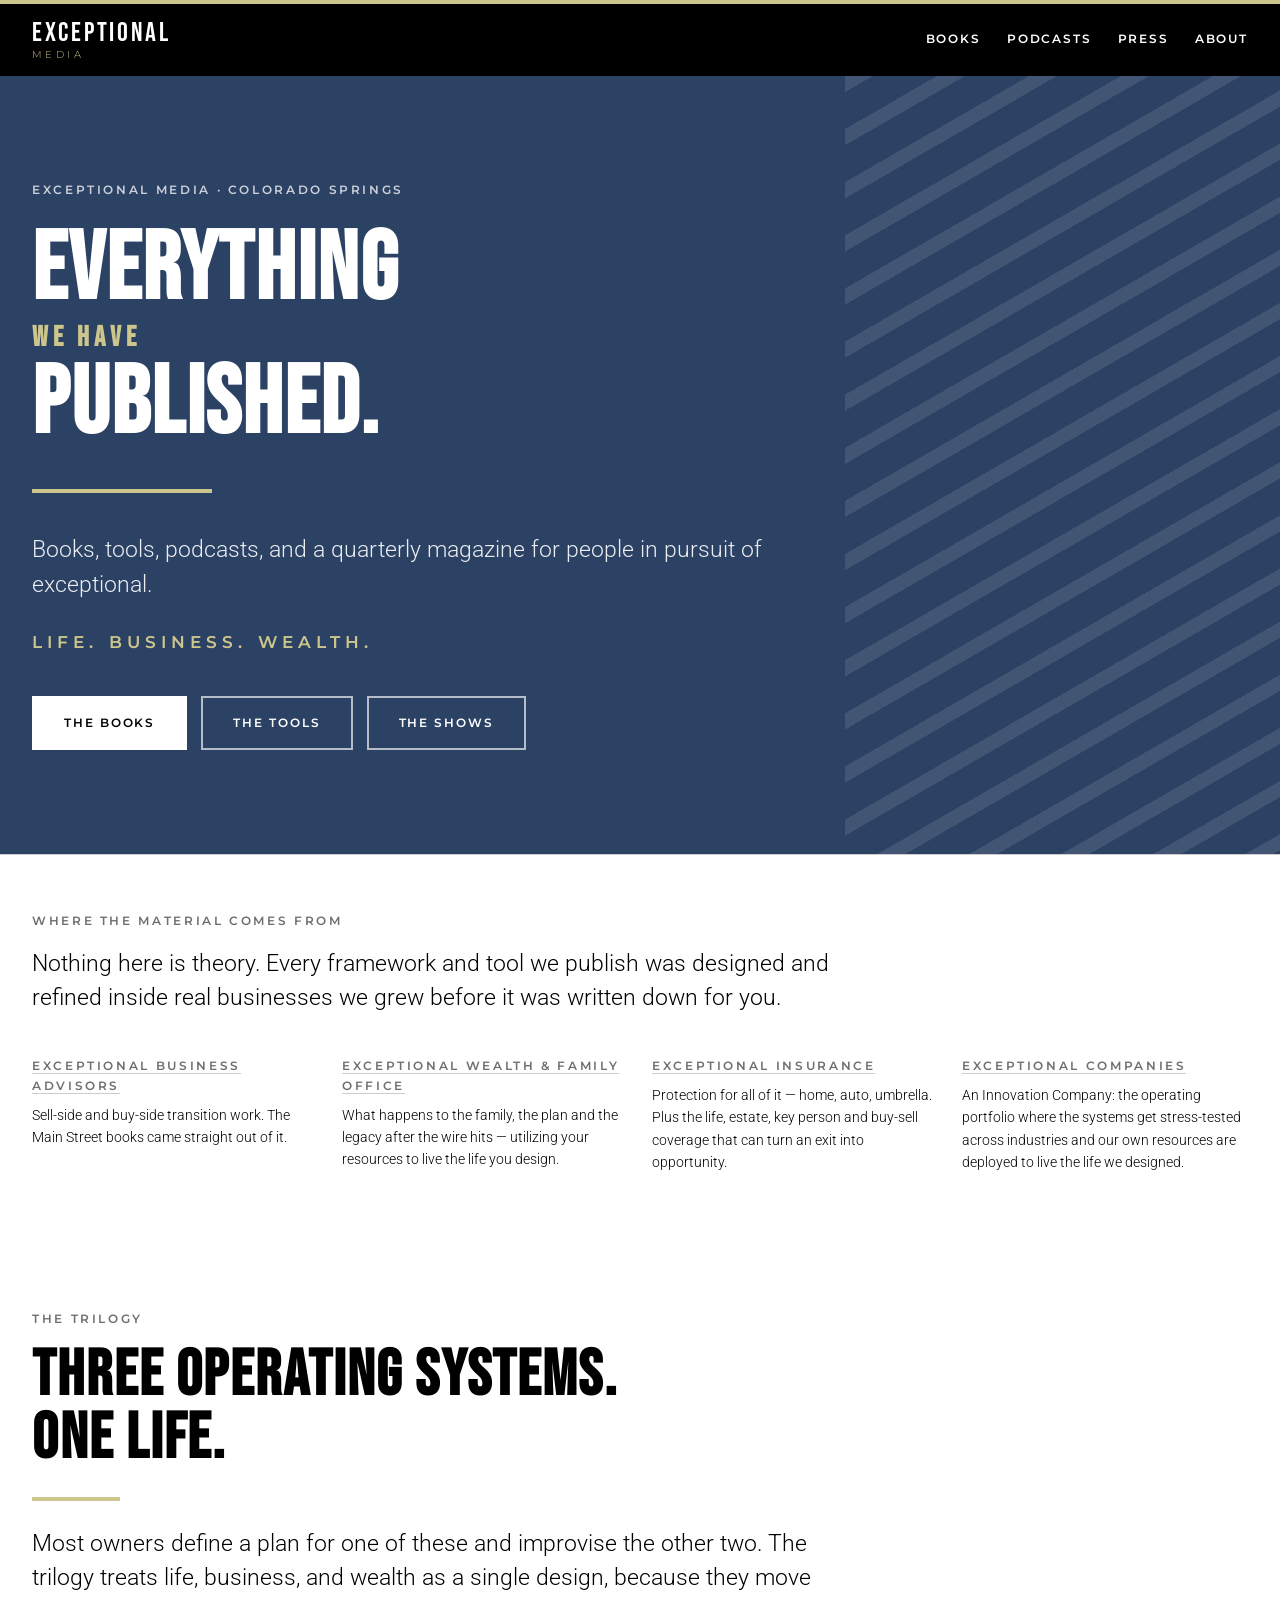
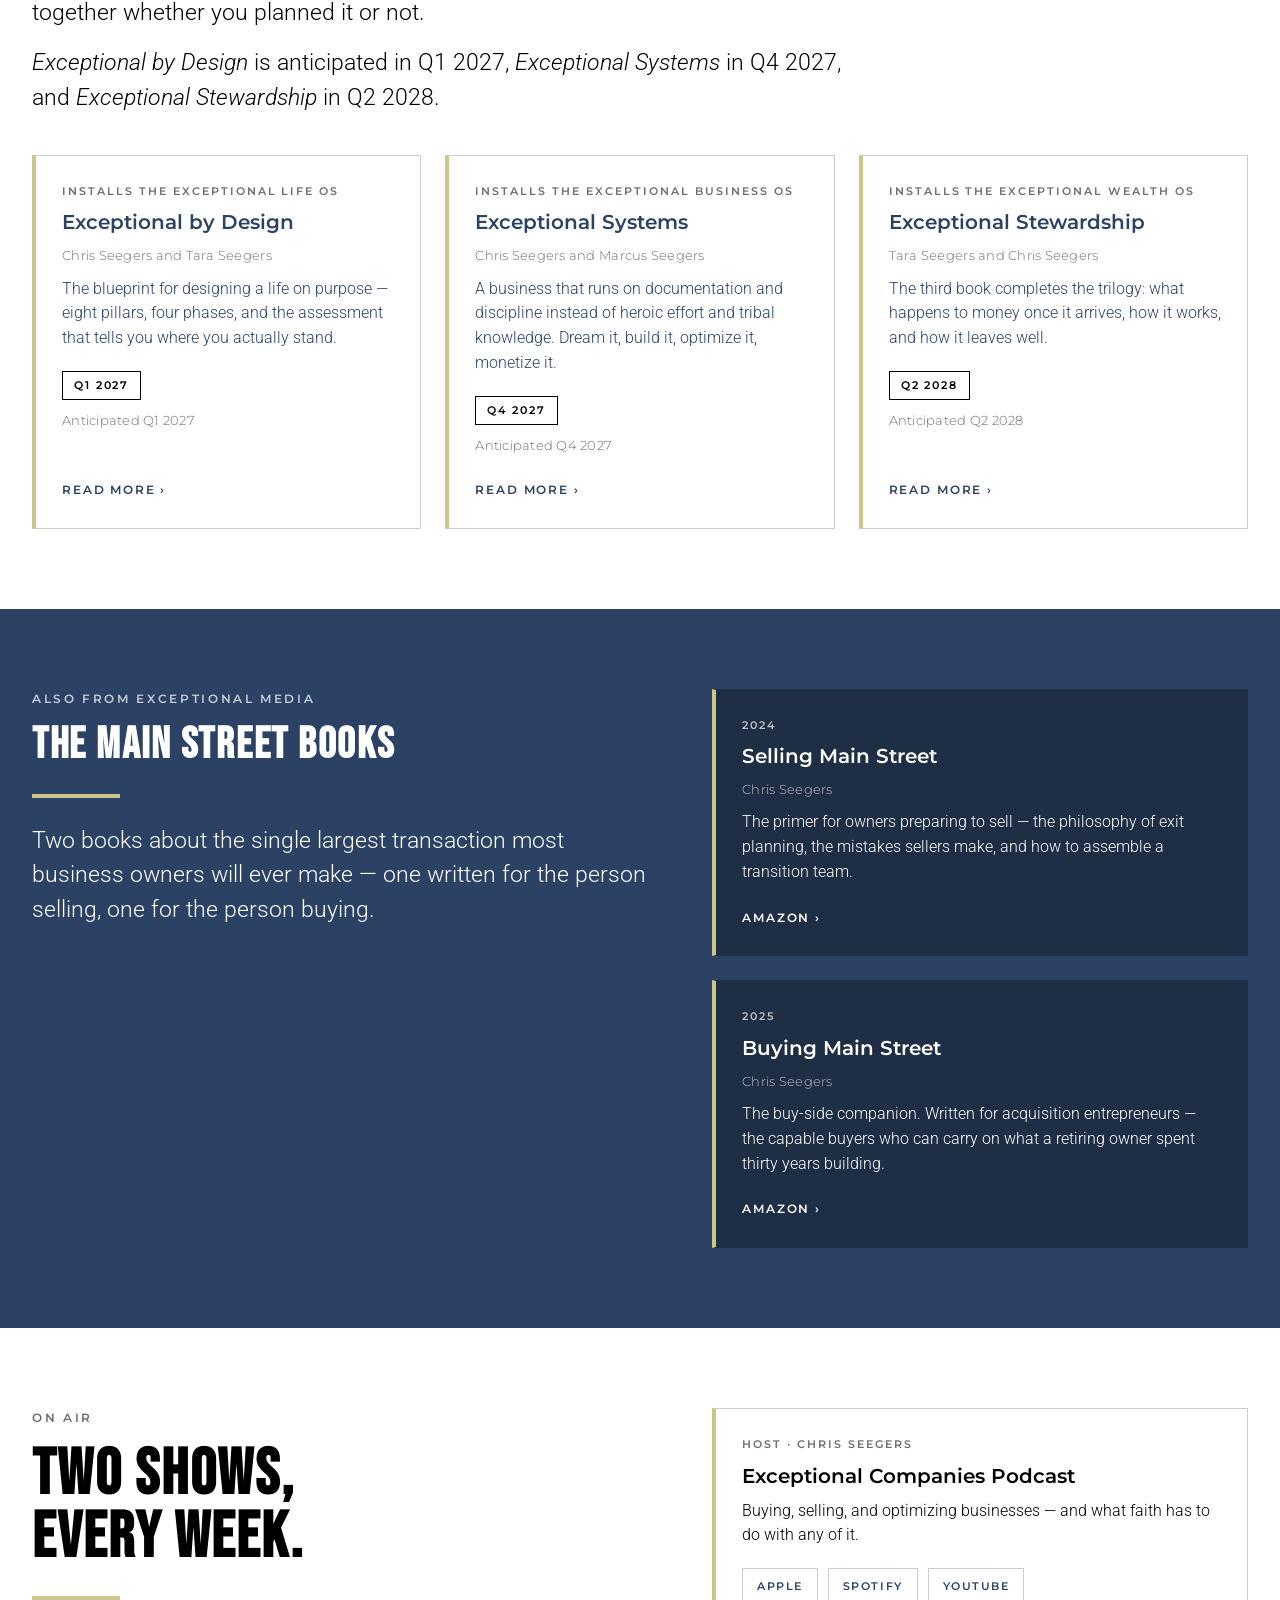
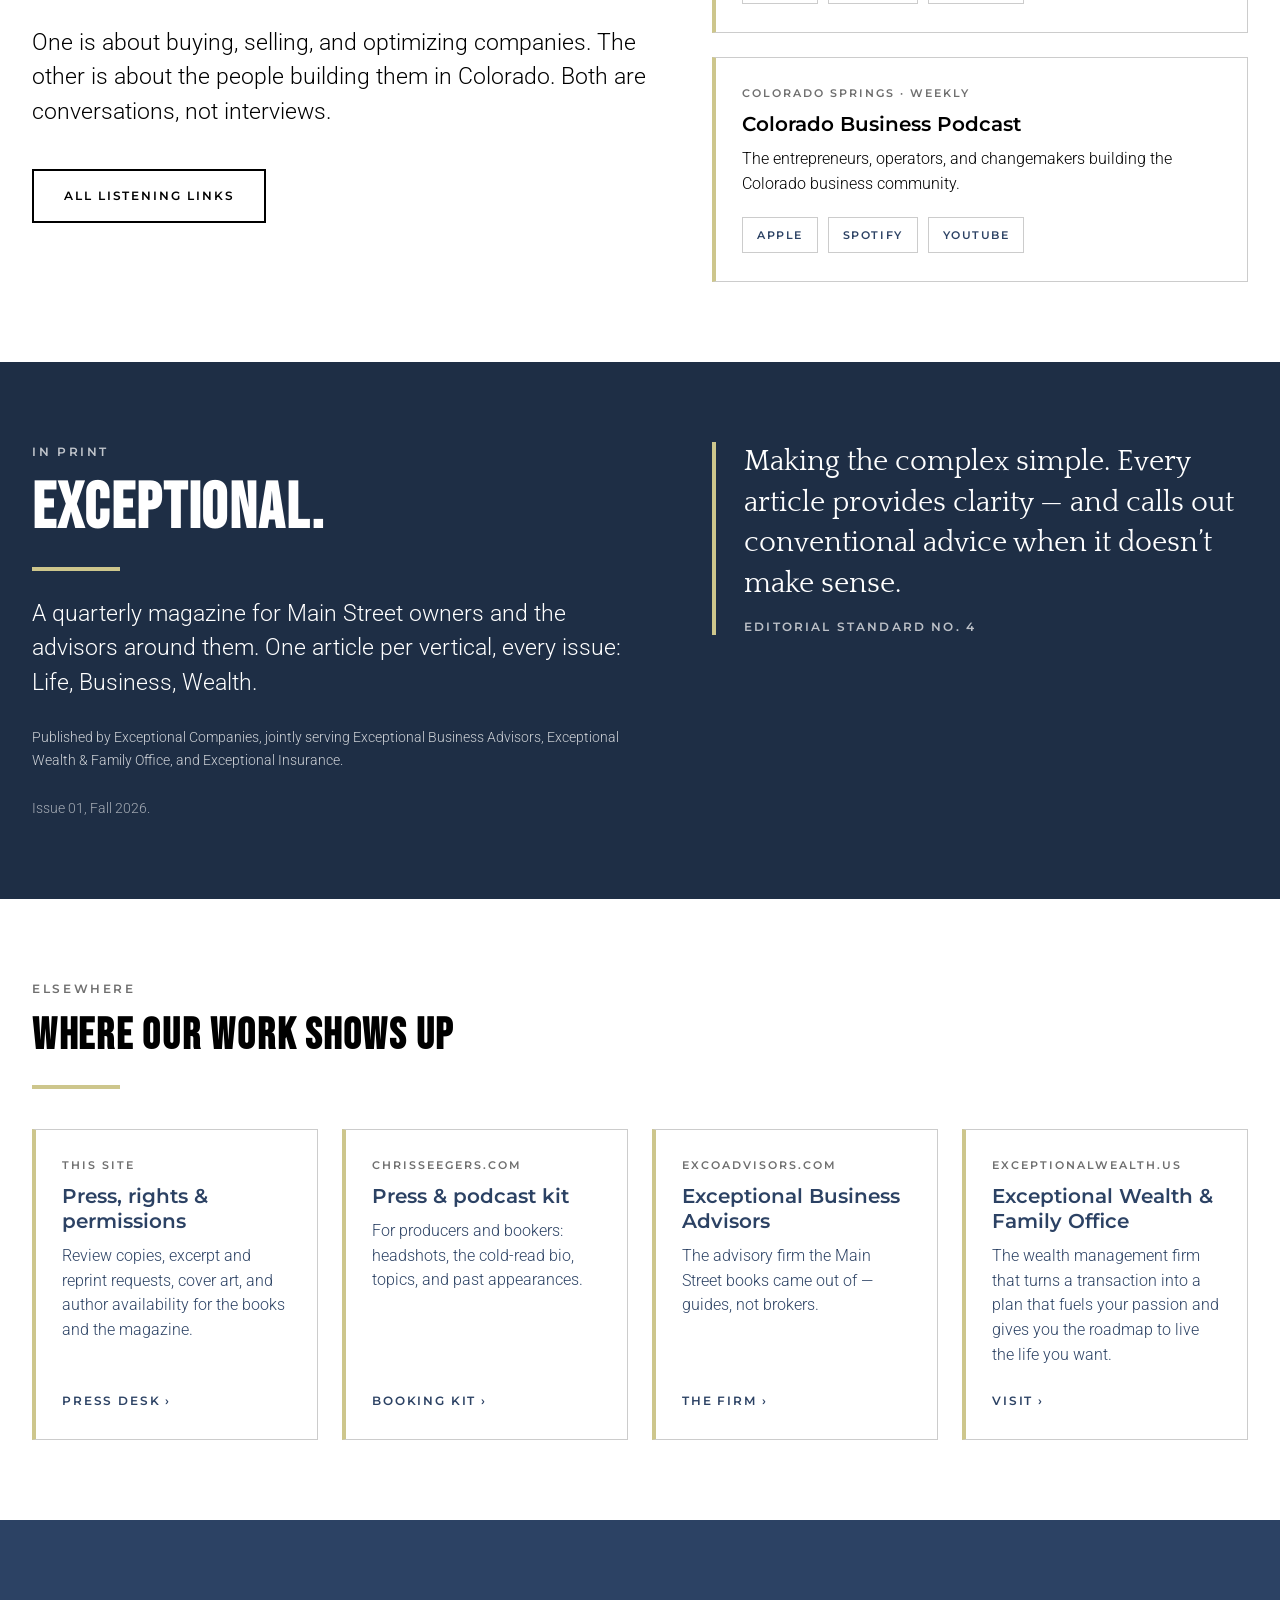
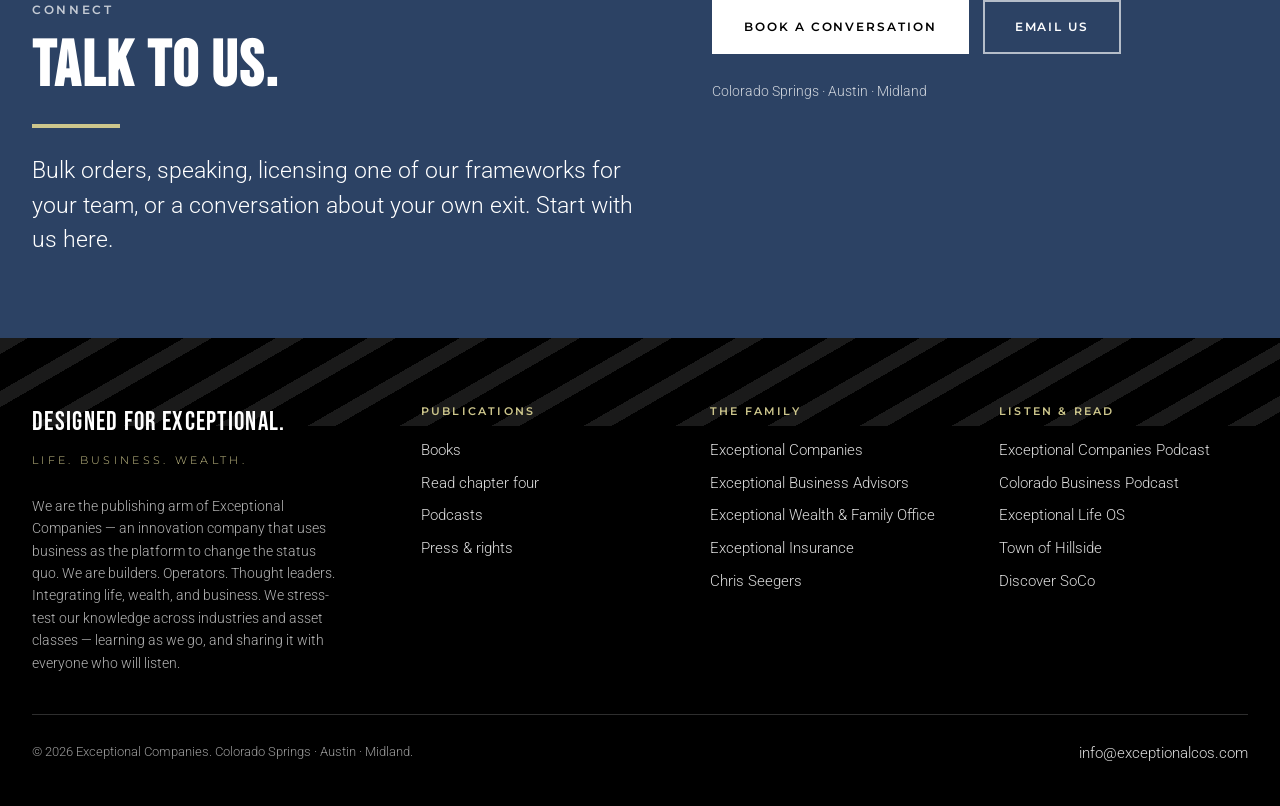
==== index.html @ 9514970e "Site update 2026-09-05 18:13 Committed by autopush.sh after build.py and check.py passed." ====
<!doctype html>
<html lang="en">
<head>
<meta charset="utf-8">
<meta name="viewport" content="width=device-width, initial-scale=1">
<title>Exceptional Media — Books, Podcasts &amp; the EXCEPTIONAL Magazine</title>
<meta name="description" content="Exceptional Media is the publishing arm of Exceptional Companies: the Life, Business and Wealth OS trilogy launching 2027, the Main Street books, two weekly podcasts, and EXCEPTIONAL magazine.">
<link rel="canonical" href="https://exceptionalmedia.us/">
<meta property="og:type" content="website">
<meta property="og:site_name" content="Exceptional Media">
<meta property="og:title" content="Exceptional Media — Books, Podcasts &amp; the EXCEPTIONAL Magazine">
<meta property="og:description" content="Exceptional Media is the publishing arm of Exceptional Companies: the Life, Business and Wealth OS trilogy launching 2027, the Main Street books, two weekly podcasts, and EXCEPTIONAL magazine.">
<meta property="og:url" content="https://exceptionalmedia.us/">
<meta property="og:image" content="https://exceptionalmedia.us/assets/og-exceptional-media.png">
<meta property="og:image:width" content="1200">
<meta property="og:image:height" content="630">
<meta property="og:image:alt" content="Exceptional Media — Designed for exceptional. Life. Business. Wealth.">
<meta name="twitter:card" content="summary_large_image">
<meta name="twitter:image" content="https://exceptionalmedia.us/assets/og-exceptional-media.png">
<link rel="icon" href="/assets/favicon.svg" type="image/svg+xml">
<link rel="apple-touch-icon" href="/assets/apple-touch-icon.png">
<meta name="theme-color" content="#000000">
<link rel="preconnect" href="https://fonts.googleapis.com">
<link rel="preconnect" href="https://fonts.gstatic.com" crossorigin>
<link rel="stylesheet" href="https://fonts.googleapis.com/css2?family=Bebas+Neue&family=Montserrat:wght@300;400;600&family=Quattrocento:wght@400;700&family=Roboto:wght@300;400;500&display=swap">
<link rel="stylesheet" href="/assets/exco-media.css">
<script type="application/ld+json">{"@context":"https://schema.org","@graph":[{"@type":"Organization","@id":"https://exceptionalmedia.us/#org","name":"Exceptional Media","url":"https://exceptionalmedia.us","description":"The publishing arm of Exceptional Companies — books, podcasts and EXCEPTIONAL magazine.","parentOrganization":{"@type":"Organization","name":"Exceptional Companies","url":"https://exceptionalcos.com"},"address":{"@type":"PostalAddress","addressLocality":"Colorado Springs","addressRegion":"CO","addressCountry":"US"},"sameAs":["https://exceptionalcos.com","https://excoadvisors.com","https://www.exceptionalwealth.us","https://insureexceptional.com","https://chrisseegers.com","https://www.youtube.com/@ExceptionalCompaniesPodcast","https://www.youtube.com/@ColoradoBusinessPodcast"]},{"@type":"WebSite","@id":"https://exceptionalmedia.us/#site","url":"https://exceptionalmedia.us","name":"Exceptional Media","publisher":{"@id":"https://exceptionalmedia.us/#org"},"inLanguage":"en-US"}]}</script>
</head>
<body>

<a class="skip" href="#main">Skip to content</a>

<header class="masthead">
  <div class="bar"></div>
  <div class="inner">
    <!-- Typographic lockup. No authored vector mark exists yet (README, open item 1).
         When the SVG arrives, replace this <a> block with an inline SVG at 0.5X clear space. -->
    <a class="lockup" href="/" aria-label="Exceptional Media — home">
      <span class="m1">EXCEPTIONAL</span>
      <span class="m2">MEDIA</span>
    </a>
    <nav class="nav" aria-label="Primary">
      <a href="/books/">Books</a>
      <a href="/podcasts/">Podcasts</a>
      <a href="/press/">Press</a>
      <a href="/about/">About</a>
    </nav>
  </div>
</header>

<main id="main">

<section class="hero">
  <div class="energy" aria-hidden="true"></div>
  <div class="wrap">
    <div class="eyebrow">Exceptional Media &middot; Colorado Springs</div>
    <h1 class="display mt3">Everything<span class="quiet">we have</span>published.</h1>
    <hr class="accentrule wide mt4">
    <p class="lead mt4">Books, tools, podcasts, and a quarterly magazine for people in pursuit of
      exceptional.</p>
    <div class="herotag mt3">Life. Business. Wealth.</div>
    <div class="btnrow mt4">
      <a class="btn" href="/books/">The books</a>
      <a class="btn btn--ghost" href="https://exceptional-os.com" rel="noopener" target="_blank">The tools</a>
      <a class="btn btn--ghost" href="/podcasts/">The shows</a>
    </div>
  </div>
</section>

<!-- Exceptional Insurance is named at the level its own site states: personal lines, and the
     key person and buy-sell cover that makes a business transferable. No product claim, no
     coverage advice. If a disclosure is required, it goes here. See README, open item 9. -->
<section class="section section--tight section--rule">
  <div class="wrap">
    <div class="eyebrow">Where the material comes from</div>
    <p class="lead mt2">Nothing here is theory. Every framework and tool we publish was designed
      and refined inside real businesses we grew before it was written down for you.</p>
    <div class="grid g4 mt4">
      <div>
        <div class="eyebrow"><a href="https://excoadvisors.com" rel="noopener" target="_blank" style="color:inherit;border-bottom-color:var(--rule)">Exceptional Business Advisors</a></div>
        <p class="small mt1" style="color:var(--ink)">Sell-side and buy-side transition work. The
          Main Street books came straight out of it.</p>
      </div>
      <div>
        <div class="eyebrow"><a href="https://www.exceptionalwealth.us" rel="noopener" target="_blank" style="color:inherit;border-bottom-color:var(--rule)">Exceptional Wealth &amp; Family Office</a></div>
        <p class="small mt1" style="color:var(--ink)">What happens to the family, the plan and the
          legacy after the wire hits &mdash; utilizing your resources to live the life you
          design.</p>
      </div>
      <div>
        <div class="eyebrow"><a href="https://insureexceptional.com" rel="noopener" target="_blank" style="color:inherit;border-bottom-color:var(--rule)">Exceptional Insurance</a></div>
        <p class="small mt1" style="color:var(--ink)">Protection for all of it &mdash; home, auto,
          umbrella. Plus the life, estate, key person and buy-sell coverage that can turn an
          exit into opportunity.</p>
      </div>
      <div>
        <div class="eyebrow"><a href="https://exceptionalcos.com" rel="noopener" target="_blank" style="color:inherit;border-bottom-color:var(--rule)">Exceptional Companies</a></div>
        <p class="small mt1" style="color:var(--ink)">An Innovation Company: the operating portfolio
          where the systems get stress-tested across industries and our own resources are
          deployed to live the life we designed.</p>
      </div>
    </div>
  </div>
</section>

<section class="section">
  <div class="wrap">
    <div class="eyebrow">The trilogy</div>
    <h2 class="h1 mt2">Three operating systems.<br>One life.</h2>
    <hr class="accentrule mt3">
    <p class="lead mt3">Most owners define a plan for one of these and improvise the other
      two. The trilogy treats life, business, and wealth as a single design, because they
      move together whether you planned it or not.</p>
    <p class="lead mt2"><i>Exceptional by Design</i> is anticipated in Q1 2027,
      <i>Exceptional Systems</i> in Q4 2027, and <i>Exceptional Stewardship</i> in Q2 2028.</p>
    <div class="grid g3 mt4">
      <a class="card" href="/books/exceptional-by-design/">
      <div class="kicker">Installs the Exceptional Life OS</div>
      <div class="title">Exceptional by Design</div>
      <div class="meta">Chris Seegers and Tara Seegers</div>
      <p>The blueprint for designing a life on purpose &mdash; eight pillars, four phases, and the assessment that tells you where you actually stand.</p>
      <div class="mt1"><span class="pill pill--soon">Q1 2027</span></div>
      <div class="meta">Anticipated Q1 2027</div>
      <span class="go">Read more &rsaquo;</span>
    </a>
      <a class="card" href="/books/exceptional-systems/">
      <div class="kicker">Installs the Exceptional Business OS</div>
      <div class="title">Exceptional Systems</div>
      <div class="meta">Chris Seegers and Marcus Seegers</div>
      <p>A business that runs on documentation and discipline instead of heroic effort and tribal knowledge. Dream it, build it, optimize it, monetize it.</p>
      <div class="mt1"><span class="pill pill--soon">Q4 2027</span></div>
      <div class="meta">Anticipated Q4 2027</div>
      <span class="go">Read more &rsaquo;</span>
    </a>
      <a class="card" href="/books/exceptional-stewardship/">
      <div class="kicker">Installs the Exceptional Wealth OS</div>
      <div class="title">Exceptional Stewardship</div>
      <div class="meta">Tara Seegers and Chris Seegers</div>
      <p>The third book completes the trilogy: what happens to money once it arrives, how it works, and how it leaves well.</p>
      <div class="mt1"><span class="pill pill--soon">Q2 2028</span></div>
      <div class="meta">Anticipated Q2 2028</div>
      <span class="go">Read more &rsaquo;</span>
    </a>
    </div>
  </div>
</section>

<section class="section section--navy">
  <div class="wrap">
    <div class="split">
      <div>
        <div class="eyebrow">Also from Exceptional Media</div>
        <h2 class="h2 mt2">The Main Street books</h2>
        <hr class="accentrule mt3">
        <p class="lead mt3">Two books about the single largest transaction most business owners
          will ever make &mdash; one written for the person selling, one for the person buying.</p>
      </div>
      <div class="grid">
        <div class="card card--dark">
          <div class="kicker">2024</div>
          <div class="title">Selling Main Street</div>
          <div class="meta">Chris Seegers</div>
          <p>The primer for owners preparing to sell &mdash; the philosophy of exit planning, the mistakes sellers make, and how to assemble a transition team.</p>
          <a class="go" href="https://www.amazon.com/dp/B0D2B72W18" rel="noopener" target="_blank">Amazon &rsaquo;</a>
        </div><div class="card card--dark">
          <div class="kicker">2025</div>
          <div class="title">Buying Main Street</div>
          <div class="meta">Chris Seegers</div>
          <p>The buy-side companion. Written for acquisition entrepreneurs &mdash; the capable buyers who can carry on what a retiring owner spent thirty years building.</p>
          <a class="go" href="https://www.amazon.com/dp/195787029X" rel="noopener" target="_blank">Amazon &rsaquo;</a>
        </div>
      </div>
    </div>
  </div>
</section>

<section class="section">
  <div class="wrap">
    <div class="split">
      <div>
        <div class="eyebrow">On air</div>
        <h2 class="h1 mt2">Two shows,<br>every week.</h2>
        <hr class="accentrule mt3">
        <p class="lead mt3">One is about buying, selling, and optimizing companies. The other is
          about the people building them in Colorado. Both are conversations, not interviews.</p>
        <div class="btnrow mt4"><a class="btn btn--ghost" href="/podcasts/">All listening links</a></div>
      </div>
      <div class="grid">
        <div class="card">
          <div class="kicker">Host &middot; Chris Seegers</div>
          <div class="title">Exceptional Companies Podcast</div>
          <p>Buying, selling, and optimizing businesses &mdash; and what faith has to do with any of it.</p>
          <div class="chips">
            <a class="chip" href="https://podcasts.apple.com/us/podcast/exceptional-companies-podcast/id1765569160" rel="noopener" target="_blank">Apple</a>
            <a class="chip" href="https://open.spotify.com/show/5JzPgkrevSMZCFWsXkglJv" rel="noopener" target="_blank">Spotify</a>
            <a class="chip" href="https://www.youtube.com/@ExceptionalCompaniesPodcast" rel="noopener" target="_blank">YouTube</a>
          </div>
        </div>
        <div class="card">
          <div class="kicker">Colorado Springs &middot; weekly</div>
          <div class="title">Colorado Business Podcast</div>
          <p>The entrepreneurs, operators, and changemakers building the Colorado business community.</p>
          <div class="chips">
            <a class="chip" href="https://podcasts.apple.com/us/podcast/colorado-business-podcast/id1492740546" rel="noopener" target="_blank">Apple</a>
            <a class="chip" href="https://open.spotify.com/show/1jSQ8OQSi0rprCcxTGx0KB" rel="noopener" target="_blank">Spotify</a>
            <a class="chip" href="https://www.youtube.com/@ColoradoBusinessPodcast" rel="noopener" target="_blank">YouTube</a>
          </div>
        </div>
      </div>
    </div>
  </div>
</section>

<section class="section section--deep">
    <div class="wrap" style="position:relative;z-index:2">
    <div class="split">
      <div>
        <div class="eyebrow">In print</div>
        <h2 class="h1 mt2">EXCEPTIONAL.</h2>
        <hr class="accentrule mt3">
        <p class="lead mt3">A quarterly magazine for Main Street owners and the advisors around
          them. One article per vertical, every issue: Life, Business, Wealth.</p>
        <p class="small mt3">Published by Exceptional Companies, jointly serving Exceptional Business
          Advisors, Exceptional Wealth &amp; Family Office, and Exceptional Insurance.</p>
        <p class="small mt3" style="color:rgba(255,255,255,.6)">Issue 01, Fall 2026.</p>
      </div>
      <div>
        <blockquote class="pull" style="border-left-color:var(--accent);color:#fff">
          Making the complex simple. Every article provides clarity &mdash; and calls out
          conventional advice when it doesn&rsquo;t make sense.
          <cite>Editorial standard no. 4</cite>
        </blockquote>
      </div>
    </div>
  </div>
</section>

<section class="section">
  <div class="wrap">
    <div class="eyebrow">Elsewhere</div>
    <h2 class="h2 mt2">Where our work shows up</h2>
    <hr class="accentrule mt3">
    <div class="grid g4 mt4">
      <a class="card" href="/press/">
        <div class="kicker">This site</div>
        <div class="title">Press, rights &amp; permissions</div>
        <p>Review copies, excerpt and reprint requests, cover art, and author availability for
          the books and the magazine.</p>
        <span class="go">Press desk &rsaquo;</span>
      </a>
      <a class="card" href="https://chrisseegers.com/press" rel="noopener" target="_blank">
        <div class="kicker">chrisseegers.com</div>
        <div class="title">Press &amp; podcast kit</div>
        <p>For producers and bookers: headshots, the cold-read bio, topics, and past appearances.</p>
        <span class="go">Booking kit &rsaquo;</span>
      </a>
      <a class="card" href="https://excoadvisors.com" rel="noopener" target="_blank">
        <div class="kicker">excoadvisors.com</div>
        <div class="title">Exceptional Business Advisors</div>
        <p>The advisory firm the Main Street books came out of &mdash; guides, not brokers.</p>
        <span class="go">The firm &rsaquo;</span>
      </a>
      <a class="card" href="https://www.exceptionalwealth.us" rel="noopener" target="_blank">
        <div class="kicker">exceptionalwealth.us</div>
        <div class="title">Exceptional Wealth &amp; Family Office</div>
        <p>The wealth management firm that turns a transaction into a plan that fuels your
          passion and gives you the roadmap to live the life you want.</p>
        <span class="go">Visit &rsaquo;</span>
      </a>
    </div>
  </div>
</section>

<section class="section section--navy">
  <div class="wrap">
    <div class="split">
      <div>
        <div class="eyebrow">Connect</div>
        <h2 class="h1 mt2">Talk to us.</h2>
        <hr class="accentrule mt3">
        <p class="lead mt3">Bulk orders, speaking, licensing one of our frameworks for your team, or
          a conversation about your own exit. Start with us here.</p>
      </div>
      <div>
        <div class="btnrow">
          <a class="btn" href="https://calendar.google.com/calendar/u/0/appointments/schedules/AcZssZ0lRYzYVtOZlBxL8FrS3IrWsInoShILlJUsQWQpGrOSnfxXYEThZuUl8WbHbmAtXShNOvV_q5Lb" rel="noopener" target="_blank">Book a conversation</a>
          <a class="mail btn btn--ghost" data-u="info" data-d="exceptionalcos.com" href="#contact-email">Email us</a>
        </div>
        <p class="small mt3">Colorado Springs &middot; Austin &middot; Midland</p>
      </div>
    </div>
  </div>
</section>

</main>

<footer class="foot">
  <div class="energy" aria-hidden="true"></div>
  <div class="wrap">
    <div class="cols">
      <div>
        <div class="tag">DESIGNED FOR EXCEPTIONAL.<i>LIFE. BUSINESS. WEALTH.</i></div>
        <p class="small mt3" style="color:rgba(255,255,255,.7);max-width:38ch">
          We are the publishing arm of Exceptional Companies &mdash; an innovation company that
          uses business as the platform to change the status quo. We are builders. Operators.
          Thought leaders. Integrating life, wealth, and business. We stress-test our knowledge
          across industries and asset classes &mdash; learning as we go, and sharing it with
          everyone who will listen.</p>
      </div>
      <div>
        <h2>Publications</h2>
        <a href="/books/">Books</a>
        <a href="/books/exceptional-by-design/excerpt/">Read chapter four</a>
        <a href="/podcasts/">Podcasts</a>
        
        <a href="/press/">Press &amp; rights</a>
      </div>
      <div>
        <h2>The family</h2>
        <a href="https://exceptionalcos.com" rel="noopener">Exceptional Companies</a>
        <a href="https://excoadvisors.com" rel="noopener">Exceptional Business Advisors</a>
        <a href="https://www.exceptionalwealth.us" rel="noopener">Exceptional Wealth &amp; Family Office</a>
        <a href="https://insureexceptional.com" rel="noopener">Exceptional Insurance</a>
        <a href="https://chrisseegers.com" rel="noopener">Chris Seegers</a>
      </div>
      <div>
        <h2>Listen &amp; read</h2>
        <a href="https://www.youtube.com/@ExceptionalCompaniesPodcast" rel="noopener">Exceptional Companies Podcast</a>
        <a href="https://www.youtube.com/@ColoradoBusinessPodcast" rel="noopener">Colorado Business Podcast</a>
        <a href="https://exceptional-os.com" rel="noopener">Exceptional Life OS</a>
        <a href="https://townofhillside.com" rel="noopener">Town of Hillside</a>
        <a href="https://discoversoco.com" rel="noopener">Discover SoCo</a>
      </div>
    </div>
    <div class="rule"></div>
    <div class="fine">
      <span>&copy; 2026 Exceptional Companies. Colorado Springs &middot; Austin &middot; Midland.</span>
      <span><a class="mail" id="contact-email" data-u="info" data-d="exceptionalcos.com" data-show="1" href="#contact-email" style="display:inline">info [at] exceptionalcos [dot] com</a></span>
    </div>
  </div>
</footer>

<script>
/* Assembles every .mail address at runtime. The literal string never appears in
   the served HTML, so source scrapers and regex harvesters come up empty. */
(function () {
  var n = document.getElementsByClassName('mail');
  for (var i = 0; i < n.length; i++) {
    var e = n[i], u = e.getAttribute('data-u'), d = e.getAttribute('data-d');
    if (!u || !d) continue;
    var addr = u + String.fromCharCode(64) + d, sub = e.getAttribute('data-s');
    e.setAttribute('href', 'mailto:' + addr + (sub ? '?subject=' + sub : ''));
    if (e.getAttribute('data-show')) e.textContent = addr;
  }
})();
</script>

</body>
</html>
---- assets/exco-media.css ----
/* ============================================================
   EXCEPTIONAL MEDIA — exceptionalmedia.us
   Exceptional Companies Family Brand Standards v1.0
   Parent treatment · Signature Gold accent (cross-family piece)
   ============================================================ */

:root{
  --ink:        #000000;   /* Exceptional Black  — type, anchors */
  --ink-70:     #4a4a4a;
  --ink-55:     #6f6f6f;
  --structure:  #2C4264;   /* Exceptional Navy   — bands, headings, links */
  --deep:       #1E2E45;   /* deeper navy        — footer, data bands */
  --accent:     #CDC68C;   /* Signature Gold     — RULES AND FILLS ONLY, never type */
  --rule:       #CCCCCC;   /* Exceptional Gray   */
  --ground:     #FFFFFF;   /* Paper White        */

  --radius:        0;      /* square corners. always. */
  --container-max: 1280px;
  --gutter:        24px;

  --font-display: 'Bebas Neue', Impact, 'Arial Narrow', sans-serif;
  --font-primary: 'Montserrat', Arial, Helvetica, sans-serif;
  --font-serif:   'Quattrocento', Georgia, 'Times New Roman', serif;
  --font-body:    'Roboto', Arial, Helvetica, sans-serif;
}

*,*::before,*::after{box-sizing:border-box}
html{-webkit-text-size-adjust:100%}
body{
  margin:0; background:var(--ground); color:var(--ink);
  font-family:var(--font-body); font-weight:300; font-size:17px; line-height:1.65;
}
img{max-width:100%;height:auto;display:block;border-radius:0}
h1,h2,h3,h4,p,ul,ol,figure,blockquote{margin:0}
a{color:var(--structure);text-decoration:none;border-bottom:1px solid rgba(44,66,100,.28)}
a:hover{border-bottom-color:var(--structure)}
:focus-visible{outline:2px solid var(--accent);outline-offset:2px}
ul{padding-left:0;list-style:none}

/* ---------- layout ---------- */
.wrap{max-width:var(--container-max);margin:0 auto;padding:0 32px}
.section{padding:80px 0}
.section--tight{padding:56px 0}
.section--navy{background:var(--structure);color:#fff}
.section--deep{background:var(--deep);color:#fff}
.section--navy a,.section--deep a{color:#fff;border-bottom-color:rgba(255,255,255,.4)}
.section--rule{border-top:1px solid var(--rule)}

.grid{display:grid;gap:var(--gutter)}
.g2{grid-template-columns:repeat(2,1fr)}
.g3{grid-template-columns:repeat(3,1fr)}
.g4{grid-template-columns:repeat(4,1fr)}
.split{display:grid;grid-template-columns:minmax(0,1.15fr) minmax(0,1fr);gap:64px;align-items:start}

/* ---------- type ---------- */
.eyebrow{
  font-family:var(--font-primary);font-weight:600;font-size:12px;
  letter-spacing:.22em;text-transform:uppercase;color:var(--ink-55);
}
.section--navy .eyebrow,.section--deep .eyebrow{color:rgba(255,255,255,.72)}
.display{
  font-family:var(--font-display);text-transform:uppercase;letter-spacing:.02em;
  line-height:.94;font-size:clamp(44px,7.4vw,104px);color:var(--ink);
}
.section--navy .display,.section--deep .display,
.hero .display,.pagehead .display,
.hero .h1,.hero .h2,.pagehead .h1,.pagehead .h2{color:#fff}
.h1{font-family:var(--font-display);text-transform:uppercase;letter-spacing:.03em;
  line-height:.98;font-size:clamp(36px,5vw,64px)}
.h2{font-family:var(--font-display);text-transform:uppercase;letter-spacing:.04em;
  line-height:1;font-size:clamp(28px,3.4vw,44px)}
.h3{font-family:var(--font-primary);font-weight:600;font-size:19px;line-height:1.3;letter-spacing:.01em}
.lead{font-size:clamp(19px,2vw,23px);line-height:1.5;font-weight:300;max-width:64ch}
.body p+p{margin-top:1.15em}
.body{max-width:70ch}
.small{font-size:14px;line-height:1.6;color:var(--ink-70)}
.section--navy .small,.section--deep .small{color:rgba(255,255,255,.78)}
.mono{font-family:var(--font-primary);font-weight:400;letter-spacing:.02em}

.accentrule{border:0;height:4px;background:var(--accent);width:88px;margin:0}
.accentrule.wide{width:180px}

.pull{
  font-family:var(--font-serif);font-size:clamp(21px,2.5vw,29px);line-height:1.4;
  border-left:4px solid var(--accent);padding-left:28px;max-width:52ch;
}
.pull cite{display:block;margin-top:14px;font-family:var(--font-primary);
  font-style:normal;font-weight:600;font-size:12px;letter-spacing:.18em;text-transform:uppercase;color:var(--ink-55)}
.section--navy .pull cite,.section--deep .pull cite{color:rgba(255,255,255,.7)}

/* ---------- energy lines (signature device) ---------- */
/* 30 degrees, bottom-left to top-right, one color, bleeding off an edge */
.energy{
  position:absolute;inset:0 0 0 auto;width:34%;pointer-events:none;
  background:repeating-linear-gradient(150deg,
    rgba(255,255,255,.10) 0 14px, transparent 14px 46px);
}
/* Footer: a band across the top, bleeding off left and right. No copy behind it. */
.foot .energy{inset:0 0 auto 0;width:100%;height:88px}
.foot .wrap{padding-top:116px}
/* Cover fields are art, not body copy — the device may fill them. */
.coverframe .energy{inset:0;width:100%}
.energy--gold{
  background:repeating-linear-gradient(150deg,
    var(--accent) 0 12px, transparent 12px 44px);
  opacity:.28;
}

/* ---------- header ---------- */
.masthead{position:sticky;top:0;z-index:40;background:var(--ink);color:#fff}
.masthead .bar{height:4px;background:var(--accent)}
.masthead .inner{
  max-width:var(--container-max);margin:0 auto;padding:16px 32px;
  display:flex;align-items:center;justify-content:space-between;gap:24px;
}
/* Typographic lockup. No vector mark exists yet — see README, open item 1. */
.lockup{display:block;border:0;line-height:1}
.lockup:hover{border:0}
.lockup .m1{font-family:var(--font-display);font-size:27px;letter-spacing:.10em;color:#fff;display:block}
.lockup .m2{font-family:var(--font-primary);font-weight:300;font-size:10px;
  letter-spacing:.34em;color:var(--accent);display:block;margin-top:3px}
.nav{display:flex;align-items:center;gap:26px;flex-wrap:wrap}
.nav a{
  font-family:var(--font-primary);font-weight:600;font-size:11.5px;letter-spacing:.16em;
  text-transform:uppercase;color:#fff;border:0;padding:6px 0;border-bottom:2px solid transparent;
}
.nav a:hover,.nav a[aria-current="page"]{border-bottom-color:var(--accent)}

/* ---------- hero ---------- */
.hero{position:relative;background:var(--structure);color:#fff;overflow:hidden}
.hero .wrap{position:relative;z-index:2;padding-top:104px;padding-bottom:104px}
.hero .eyebrow{color:rgba(255,255,255,.75)}
.hero .lead{color:rgba(255,255,255,.9)}
/* hero display: the quiet middle line — small, gold, letterspaced.
   Gold as type is a deviation from the token comment; on Navy it measures
   5.82:1, which clears WCAG AA. The standard's 1.74:1 is gold on white. */
.hero .display .quiet{
  display:block;font-size:.30em;color:var(--accent);
  letter-spacing:.18em;line-height:1.6;
}
.pagehead{position:relative;background:var(--ink);color:#fff;overflow:hidden}
.pagehead .wrap{position:relative;z-index:2;padding-top:72px;padding-bottom:64px}
.pagehead .eyebrow{color:rgba(255,255,255,.7)}
.pagehead .lead{color:rgba(255,255,255,.86)}

/* ---------- buttons ---------- */
.btn{
  display:inline-block;font-family:var(--font-primary);font-weight:600;font-size:12px;
  letter-spacing:.16em;text-transform:uppercase;padding:15px 30px;border-radius:0;
  background:var(--ink);color:#fff;border:2px solid var(--ink);
}
.btn:hover{background:#111;border-color:#111}
.btn--ghost{background:transparent;color:var(--ink);border-color:var(--ink)}
.btn--ghost:hover{background:var(--ink);color:#fff}
.on-dark .btn,.section--navy .btn,.section--deep .btn,.hero .btn,.pagehead .btn{background:#fff;color:var(--ink);border-color:#fff}
.on-dark .btn:hover,.section--navy .btn:hover,.section--deep .btn:hover,.hero .btn:hover,.pagehead .btn:hover{background:var(--accent);border-color:var(--accent);color:var(--ink)}
.on-dark .btn--ghost,.section--navy .btn--ghost,.section--deep .btn--ghost,.hero .btn--ghost,.pagehead .btn--ghost{background:transparent;color:#fff;border-color:rgba(255,255,255,.65)}
.on-dark .btn--ghost:hover,.section--navy .btn--ghost:hover,.section--deep .btn--ghost:hover,.hero .btn--ghost:hover,.pagehead .btn--ghost:hover{background:#fff;color:var(--ink);border-color:#fff}
.btnrow{display:flex;flex-wrap:wrap;gap:14px}

/* ---------- cards ---------- */
.card{
  background:var(--ground);border:1px solid var(--rule);border-left:4px solid var(--accent);
  border-radius:0;padding:26px 26px 28px;display:flex;flex-direction:column;gap:10px;height:100%;
}
.card .kicker{font-family:var(--font-primary);font-weight:600;font-size:11px;
  letter-spacing:.18em;text-transform:uppercase;color:var(--ink-55)}
.card .title{font-family:var(--font-primary);font-weight:600;font-size:20px;line-height:1.25}
.card .meta{font-size:13px;color:var(--ink-55);font-family:var(--font-primary);letter-spacing:.02em}
.card p{font-size:15.5px;line-height:1.6}
.card .go{margin-top:auto;padding-top:14px;font-family:var(--font-primary);font-weight:600;
  font-size:11.5px;letter-spacing:.16em;text-transform:uppercase;border:0}
.card--dark{background:var(--deep);color:#fff;border-color:var(--deep);border-left-color:var(--accent)}
.card--dark .kicker,.card--dark .meta{color:rgba(255,255,255,.7)}
.card--dark a{color:#fff}
a.card{border-bottom:1px solid var(--rule)}
a.card:hover{border-color:var(--structure);border-left-color:var(--accent)}

/* status pill */
.pill{
  display:inline-block;font-family:var(--font-primary);font-weight:600;font-size:10.5px;
  letter-spacing:.18em;text-transform:uppercase;padding:5px 11px;border-radius:0;
  background:var(--structure);color:#fff;
}
.pill--out{background:var(--ink)}
.pill--soon{background:#fff;color:var(--ink);border:1px solid var(--ink)}

/* ---------- book detail ---------- */
.coverframe{
  aspect-ratio:2/3;background:var(--deep);position:relative;overflow:hidden;
  border:1px solid rgba(0,0,0,.12);display:flex;align-items:flex-end;
}
.coverframe .energy{opacity:.5}
.coverframe .cv{position:relative;z-index:4;padding:26px;width:100%;
  background:linear-gradient(to top,rgba(0,0,0,.92) 0%,rgba(0,0,0,.82) 62%,rgba(0,0,0,0) 100%)}
.coverframe .cv .t{font-family:var(--font-display);font-size:34px;line-height:.95;
  letter-spacing:.02em;color:#fff;text-transform:uppercase}
.coverframe .cv .s{font-family:var(--font-primary);font-weight:300;font-size:11px;
  letter-spacing:.26em;text-transform:uppercase;color:var(--accent);margin-top:10px}
.coverframe img{position:absolute;inset:0;width:100%;height:100%;object-fit:cover;z-index:3}

.factrow{border-top:1px solid var(--rule);display:grid;grid-template-columns:150px 1fr;
  gap:20px;padding:13px 0;font-size:15px}
.factrow .k{font-family:var(--font-primary);font-weight:600;font-size:11px;letter-spacing:.16em;
  text-transform:uppercase;color:var(--ink-55);padding-top:3px}
.factrow:last-child{border-bottom:1px solid var(--rule)}

.steps{counter-reset:s;display:grid;gap:2px}
.step{background:#f6f6f4;border-left:4px solid var(--accent);padding:20px 24px}
.step .n{font-family:var(--font-display);font-size:24px;letter-spacing:.06em;color:var(--structure);display:block}
.step .t{font-family:var(--font-primary);font-weight:600;font-size:17px;margin-top:2px}
.step p{font-size:15.5px;margin-top:6px}

.pillars{display:grid;grid-template-columns:repeat(4,1fr);gap:2px}
.pillar{background:var(--deep);color:#fff;padding:22px 20px;border-top:4px solid var(--accent)}
.pillar .t{font-family:var(--font-display);font-size:24px;letter-spacing:.05em}
.pillar p{font-size:14px;color:rgba(255,255,255,.78);margin-top:4px;line-height:1.5}

/* link lists */
.linklist{display:grid;gap:0}
.linkrow{
  display:grid;grid-template-columns:minmax(0,1fr) auto;gap:20px;align-items:baseline;
  padding:16px 0;border-top:1px solid var(--rule);
}
.linkrow:last-child{border-bottom:1px solid var(--rule)}
.linkrow .n{font-family:var(--font-primary);font-weight:600;font-size:17px}
.linkrow .d{font-size:15px;color:var(--ink-70);margin-top:2px}
.linkrow .y{font-family:var(--font-primary);font-weight:600;font-size:12px;letter-spacing:.14em;
  text-transform:uppercase;color:var(--ink-55);white-space:nowrap}
.chips{display:flex;flex-wrap:wrap;gap:10px;margin-top:10px}
.chip{font-family:var(--font-primary);font-weight:600;font-size:11px;letter-spacing:.14em;
  text-transform:uppercase;border:1px solid var(--rule);padding:8px 14px;color:var(--structure)}
.chip:hover{border-color:var(--structure)}

/* ---------- footer ---------- */
.foot{background:var(--ink);color:#fff;position:relative;overflow:hidden}
.foot .wrap{position:relative;z-index:2;padding:64px 32px 40px}
.foot h2{font-family:var(--font-primary);font-weight:600;font-size:11px;letter-spacing:.2em;
  text-transform:uppercase;color:var(--accent);margin-bottom:14px}
.foot a{color:rgba(255,255,255,.86);border:0;font-size:15px;display:block;padding:4px 0}
.foot a:hover{color:#fff}
.foot .cols{display:grid;grid-template-columns:1.4fr 1fr 1fr 1fr;gap:40px}
.foot .rule{height:1px;background:rgba(255,255,255,.18);margin:40px 0 24px}
.foot .tag{font-family:var(--font-display);font-size:26px;letter-spacing:.05em;color:#fff}
.foot .tag i{display:block;font-style:normal;font-family:var(--font-primary);font-weight:300;
  font-size:11px;letter-spacing:.3em;color:var(--accent);margin-top:6px}
.foot .fine{display:flex;justify-content:space-between;gap:24px;flex-wrap:wrap;
  font-size:13px;color:rgba(255,255,255,.6);margin-top:26px}

.mt1{margin-top:8px}.mt2{margin-top:16px}.mt3{margin-top:26px}
.mt4{margin-top:40px}.mt5{margin-top:60px}

/* ---------- responsive ---------- */
@media (max-width:960px){
  .split{grid-template-columns:1fr;gap:36px}
  .g4{grid-template-columns:repeat(2,1fr)}
  .g3{grid-template-columns:repeat(2,1fr)}
  .pillars{grid-template-columns:repeat(2,1fr)}
  .foot .cols{grid-template-columns:repeat(2,1fr)}
}
@media (max-width:820px){
  .hero .energy,.pagehead .energy,.section .energy{display:none}
}
@media (max-width:720px){
  body{font-size:16px}
  .wrap{padding:0 20px}
  .section{padding:56px 0}
  .hero .wrap{padding-top:64px;padding-bottom:64px}
  .g2,.g3,.g4{grid-template-columns:1fr}
  .pillars{grid-template-columns:1fr}
  .masthead .inner{flex-direction:column;align-items:flex-start;padding:14px 20px}
  .nav{gap:16px}
  .factrow{grid-template-columns:1fr;gap:4px}
  .foot .cols{grid-template-columns:1fr}
  .foot .wrap{padding:48px 20px 32px}
}
@media print{.masthead,.nav{position:static}.energy{display:none}}

/* ── table of contents ─────────────────────────────────────────────────── */
.toc{display:grid;grid-template-columns:repeat(3,1fr);gap:2px}
.tocgroup{background:#f6f6f4;border-top:4px solid var(--accent);padding:22px 24px 24px}
.tocphase{display:flex;align-items:baseline;gap:10px;flex-wrap:wrap;
  padding-bottom:12px;margin-bottom:12px;border-bottom:1px solid var(--rule)}
.tocphase .p{font-family:var(--font-primary);font-weight:600;font-size:10.5px;
  letter-spacing:.2em;text-transform:uppercase;color:var(--ink-55)}
.tocphase .n{font-family:var(--font-display);font-size:24px;letter-spacing:.05em;color:var(--structure)}
.toclist{margin:0;display:grid;gap:9px}
.toclist li{font-size:15px;line-height:1.45;font-variant-numeric:tabular-nums}
.section--navy .tocgroup,.section--deep .tocgroup{background:rgba(255,255,255,.06);color:#fff}
.section--navy .tocphase,.section--deep .tocphase{border-bottom-color:rgba(255,255,255,.22)}
.section--navy .tocphase .p,.section--deep .tocphase .p{color:rgba(255,255,255,.65)}
.section--navy .tocphase .n,.section--deep .tocphase .n{color:var(--accent)}

/* ── excerpt: the book's own voice, set as reading matter ──────────────── */
.excerpt{max-width:68ch;margin:0 auto}
.excerpt p{font-size:18.5px;line-height:1.72}
.excerpt p+p{margin-top:1.1em}
.excerpt h2{font-family:var(--font-display);font-size:clamp(24px,3vw,34px);
  letter-spacing:.04em;text-transform:uppercase;margin-top:2em;color:var(--structure)}
.excerpt h2+p{margin-top:.7em}
.excerpt .drop::first-letter{font-family:var(--font-display);font-size:64px;line-height:.8;
  float:left;padding:6px 12px 0 0;color:var(--structure)}
.excerpt .qlist{margin:1.4em 0;padding-left:0;display:grid;gap:.45em;
  border-left:4px solid var(--accent);padding-left:26px}
.excerpt .qlist li{font-family:var(--font-serif);font-size:19px;line-height:1.45}
.excerpt .bullets{margin:1.2em 0;display:grid;gap:.5em}
.excerpt .bullets li{font-size:16.5px;padding-left:22px;position:relative}
.excerpt .bullets li::before{content:"";position:absolute;left:0;top:.62em;
  width:10px;height:3px;background:var(--accent)}
.srcnote{border-top:1px solid var(--rule);border-bottom:1px solid var(--rule);
  padding:16px 0;font-size:13.5px;color:var(--ink-55);font-family:var(--font-primary)}

@media (max-width:960px){.toc{grid-template-columns:repeat(2,1fr)}}
@media (max-width:720px){.toc{grid-template-columns:1fr}.excerpt p{font-size:17px}}

/* ── skip link: first thing a keyboard or screen-reader user meets ─────── */
.skip{
  position:absolute;left:-9999px;top:0;z-index:100;
  background:var(--accent);color:var(--ink);
  font-family:var(--font-primary);font-weight:600;font-size:12px;
  letter-spacing:.16em;text-transform:uppercase;padding:14px 22px;border:0;
}
.skip:focus{left:0;outline:3px solid var(--ink);outline-offset:-3px}
main{display:block}
.dead-figure{text-decoration:line-through;text-decoration-thickness:1px;opacity:.85}
/* Let each card take its own height — a 25-word card stretched to a 150-word card is
   four fifths empty. Aligned tops, ragged bottoms, which is the honest shape here. */
.grid--top{align-items:start}
.grid--top .card{height:auto}

/* Hero tagline lockup. Gold on navy clears AA at 5.82:1 — verified, not assumed.
   Gold on white is 1.74:1 and never carries type; this pairing is the exception. */
.herotag{
  font-family:var(--font-primary);font-weight:600;font-size:clamp(13px,1.5vw,17px);
  letter-spacing:.30em;text-transform:uppercase;color:var(--accent);
}
@media (max-width:520px){.herotag{letter-spacing:.18em}}
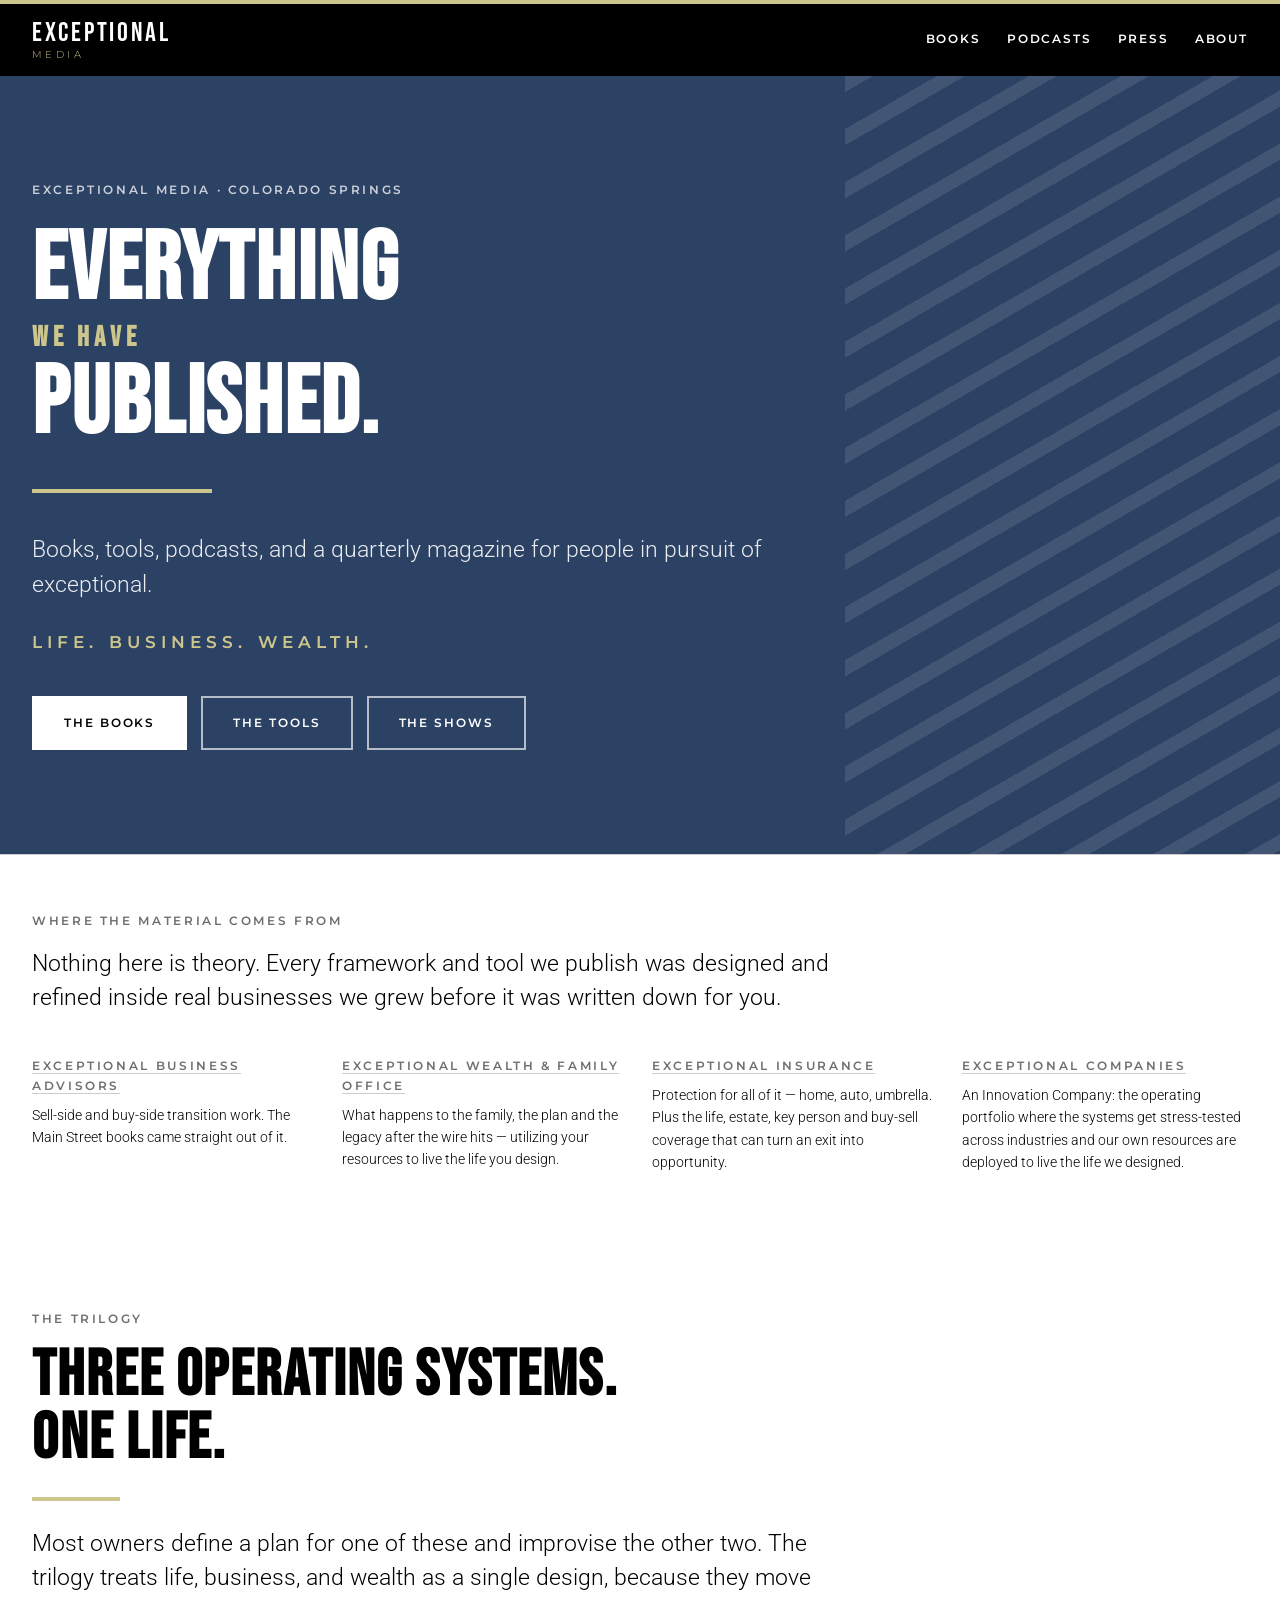
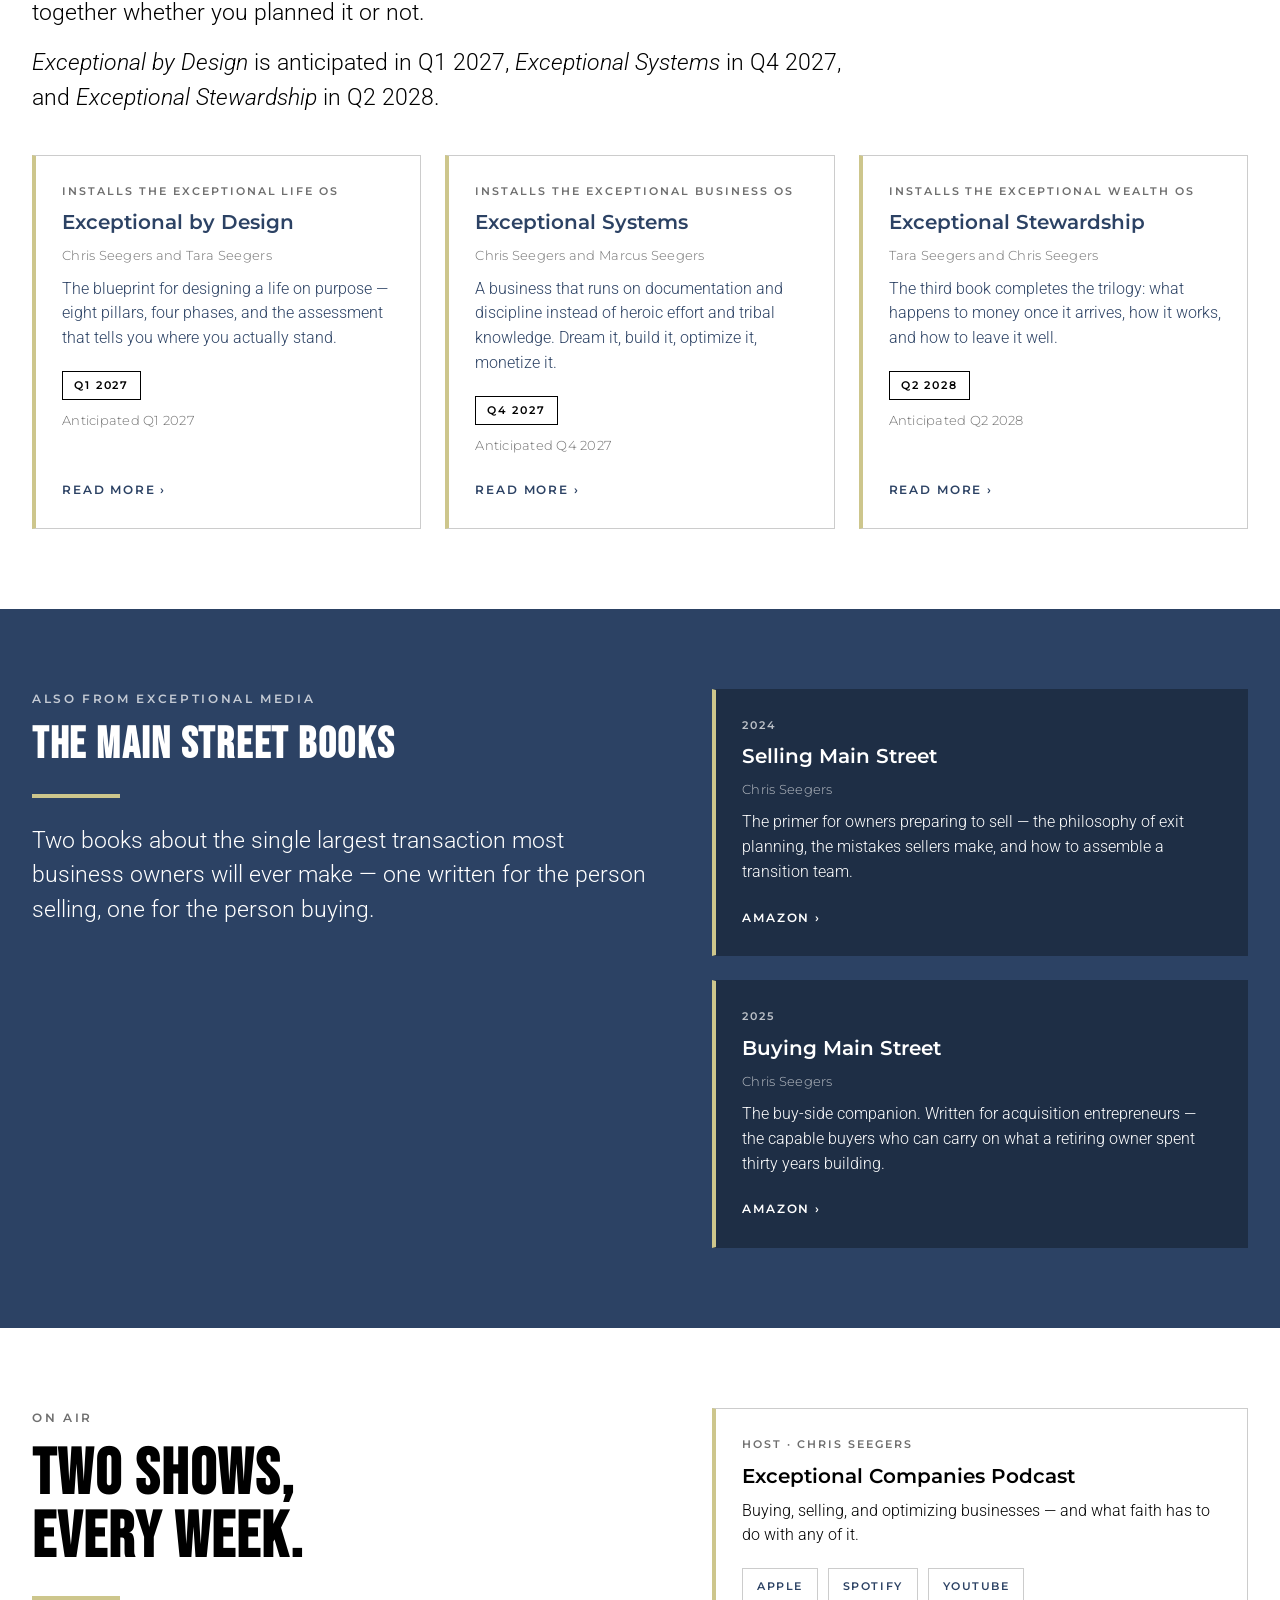
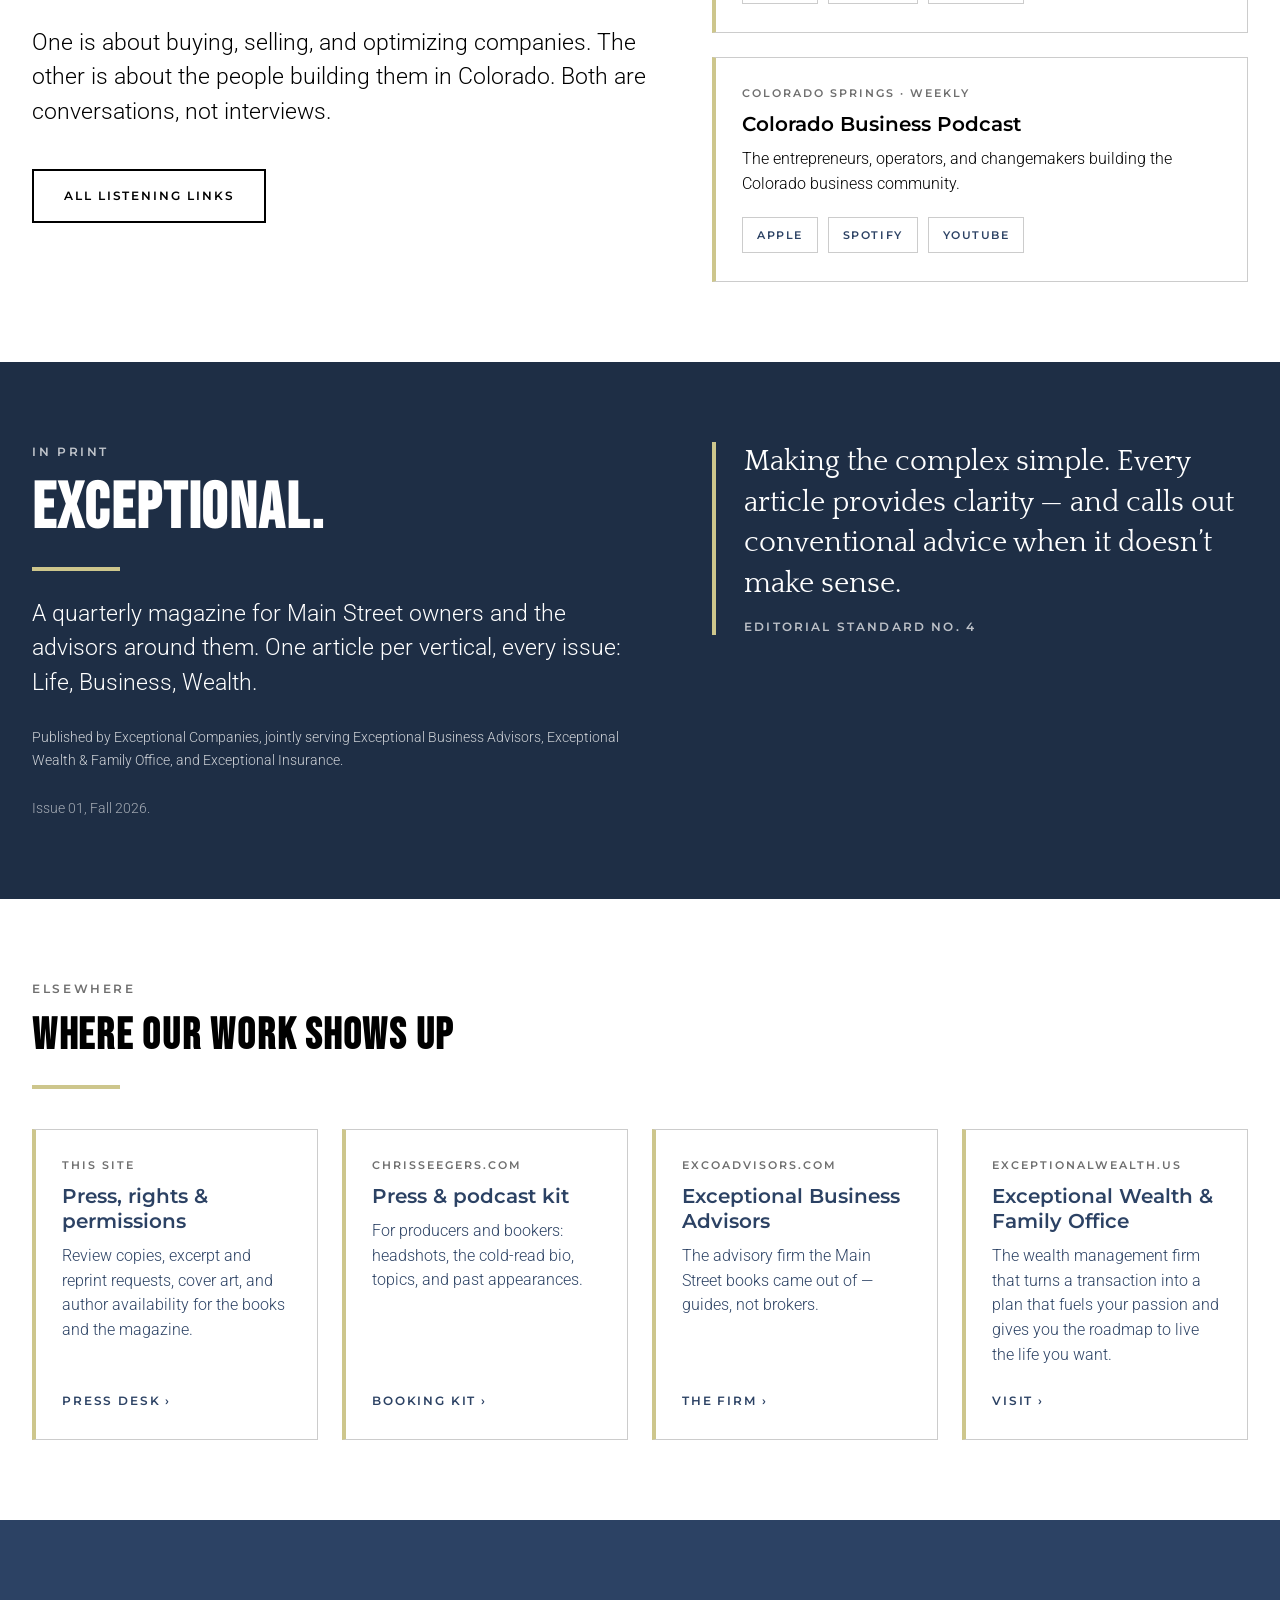
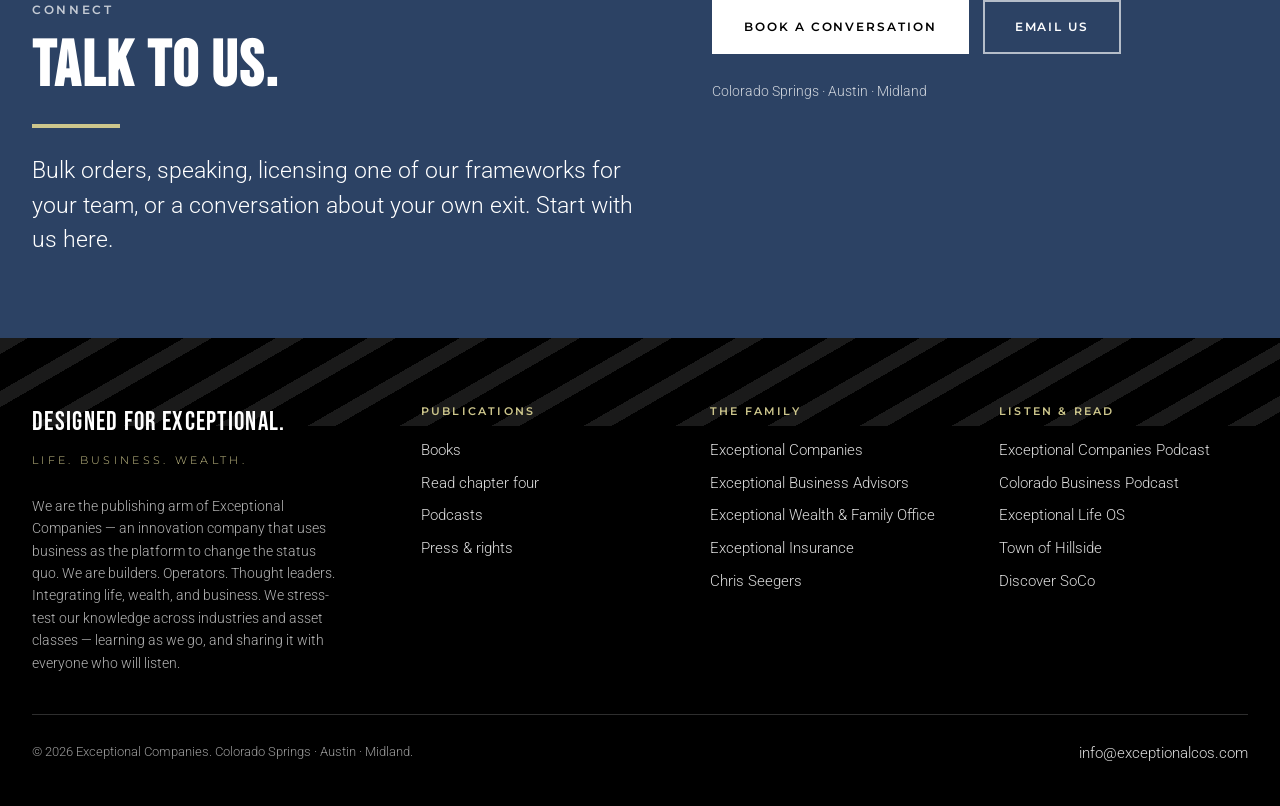
==== commit fdb6af0f: "Site update 2026-09-05 18:15 Committed by autopush.sh after build.py and check.py passed." ====
--- a/index.html
+++ b/index.html
@@ -136,7 +136,7 @@
       <div class="kicker">Installs the Exceptional Wealth OS</div>
       <div class="title">Exceptional Stewardship</div>
       <div class="meta">Tara Seegers and Chris Seegers</div>
-      <p>The third book completes the trilogy: what happens to money once it arrives, how it works, and how it leaves well.</p>
+      <p>The third book completes the trilogy: what happens to money once it arrives, how it works, and how to leave it well.</p>
       <div class="mt1"><span class="pill pill--soon">Q2 2028</span></div>
       <div class="meta">Anticipated Q2 2028</div>
       <span class="go">Read more &rsaquo;</span>
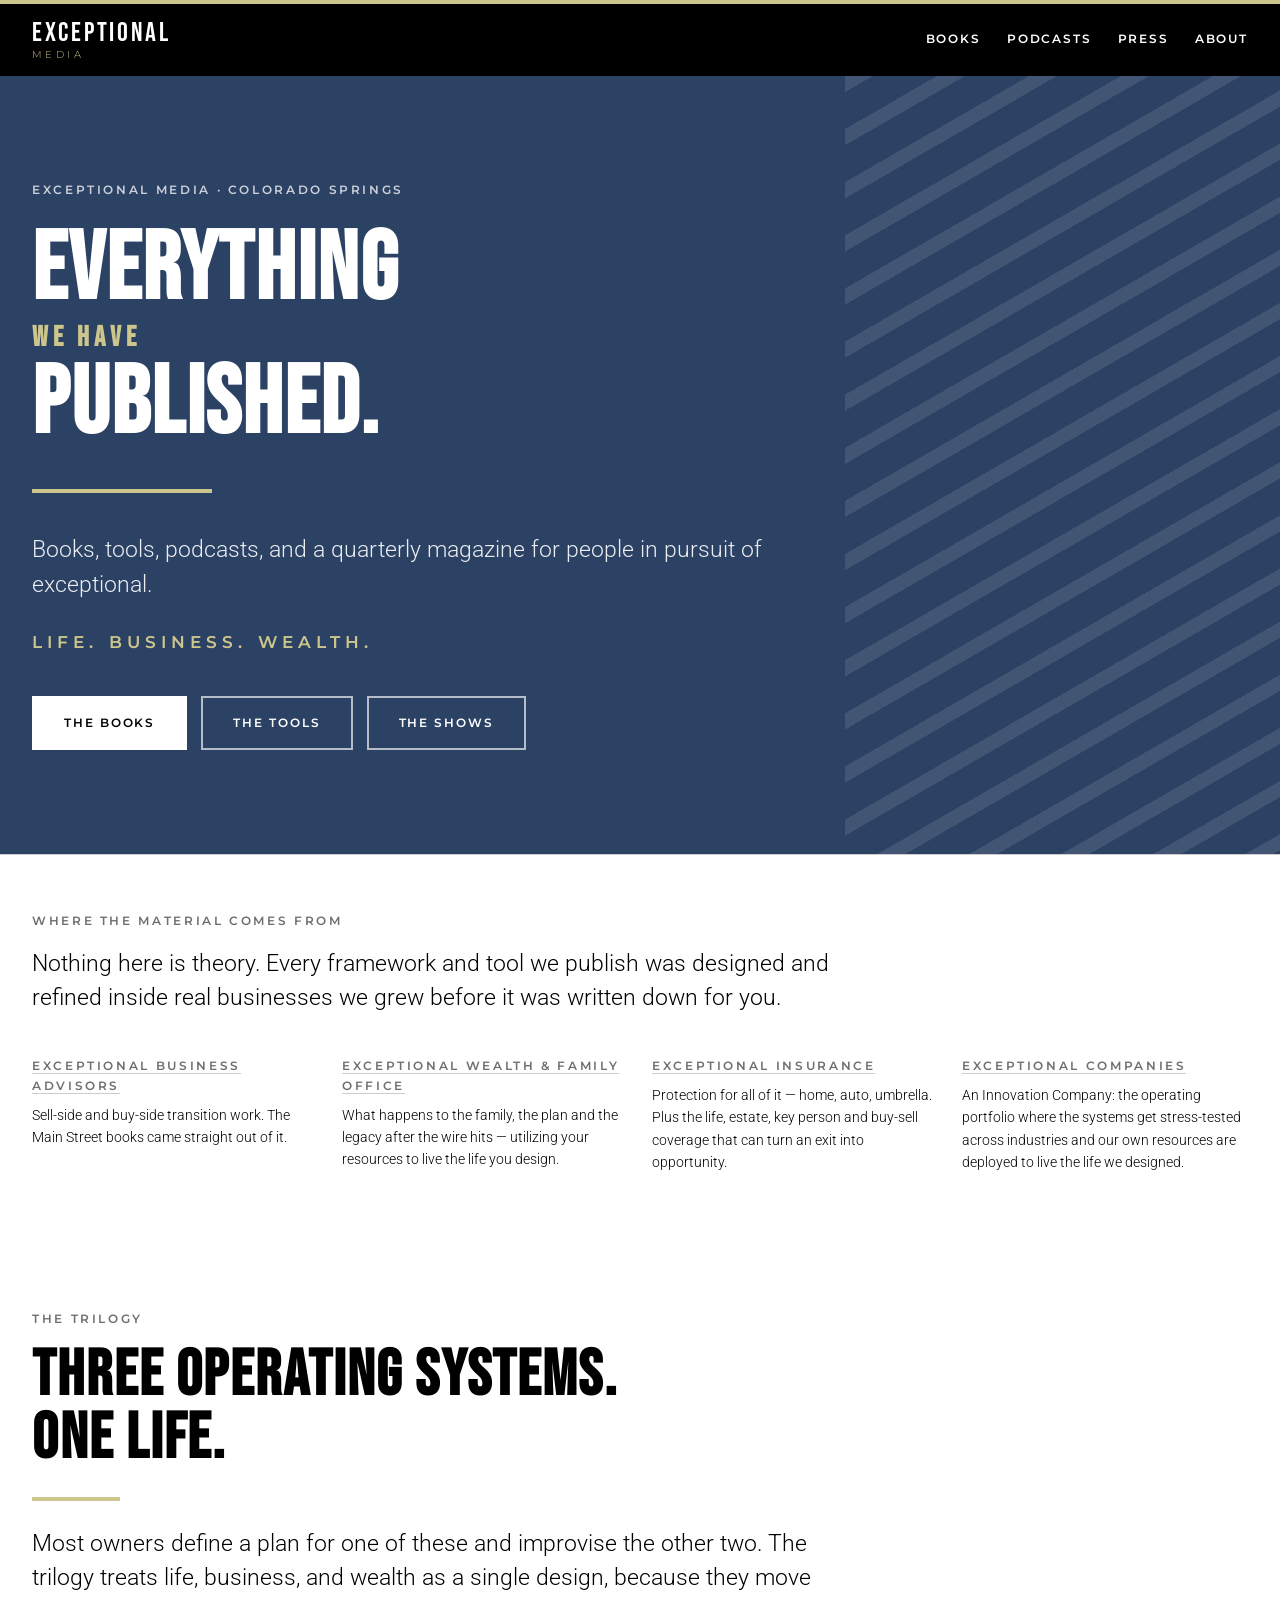
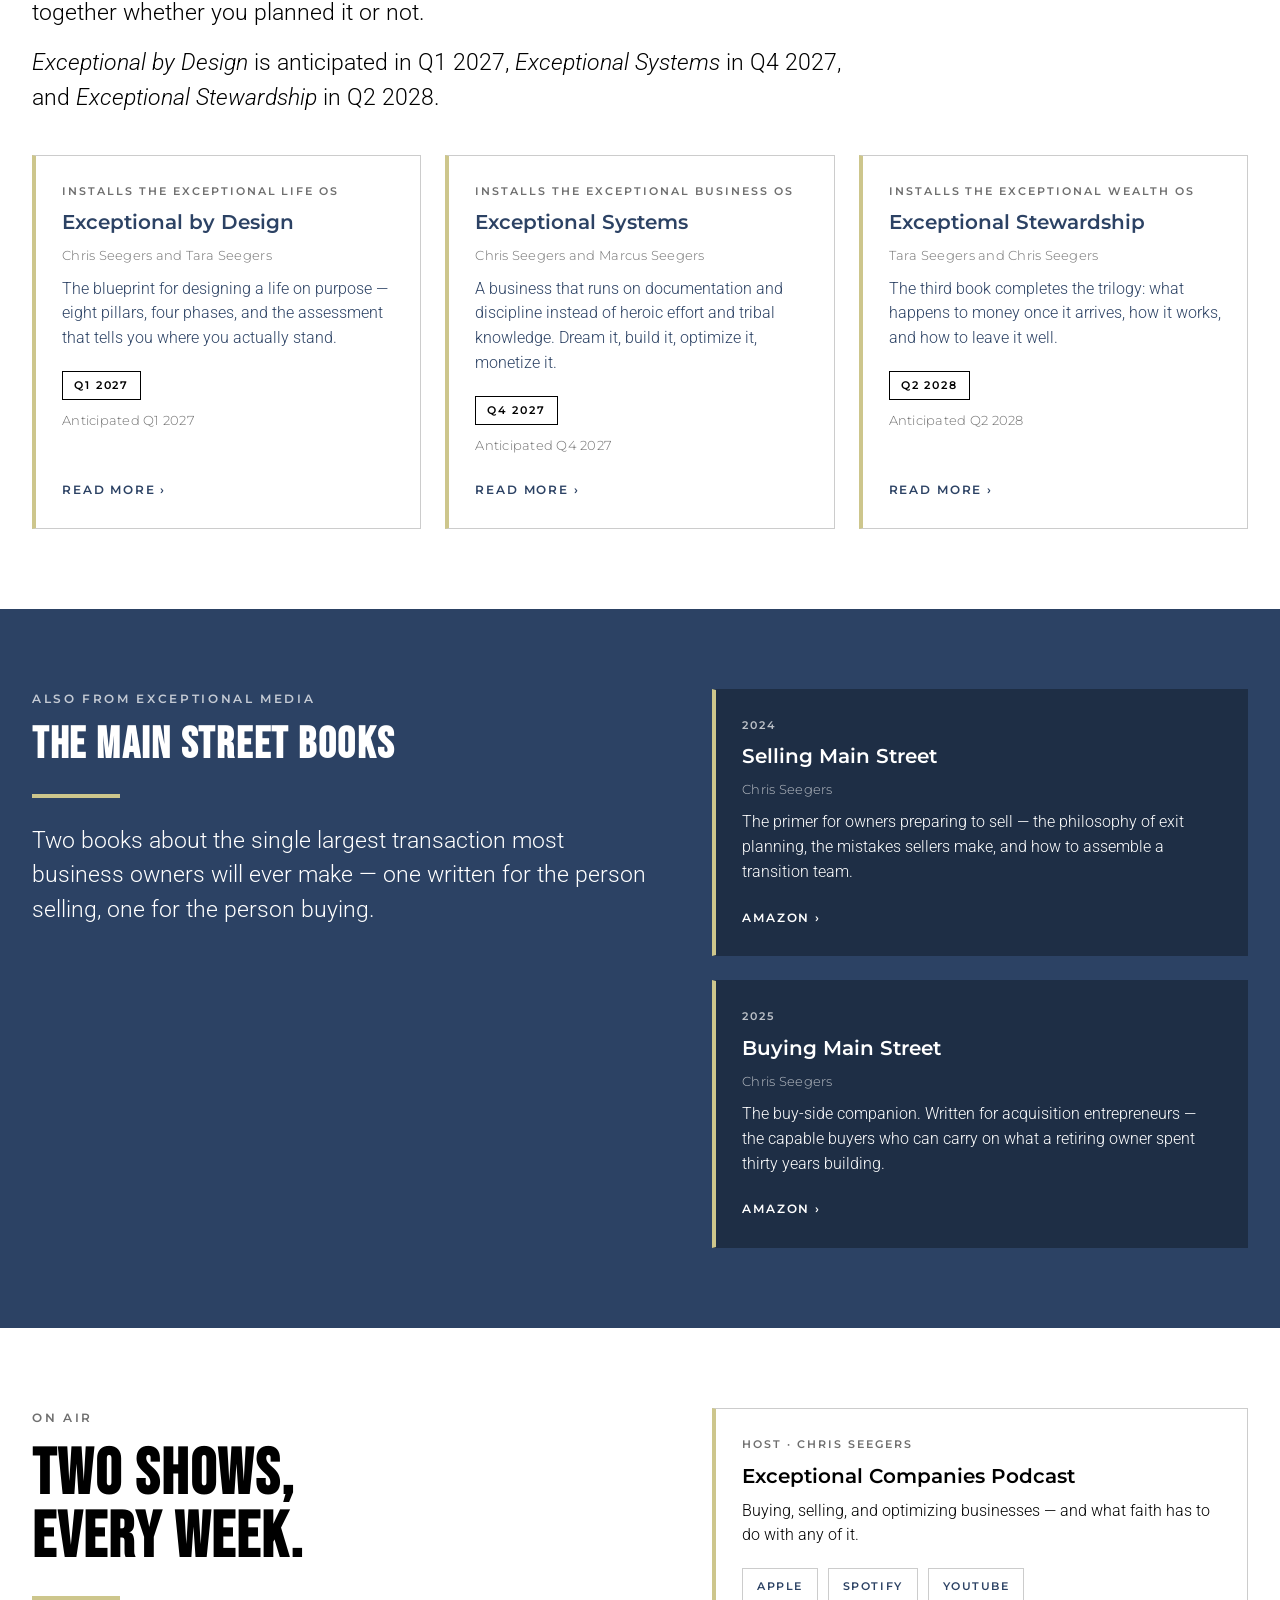
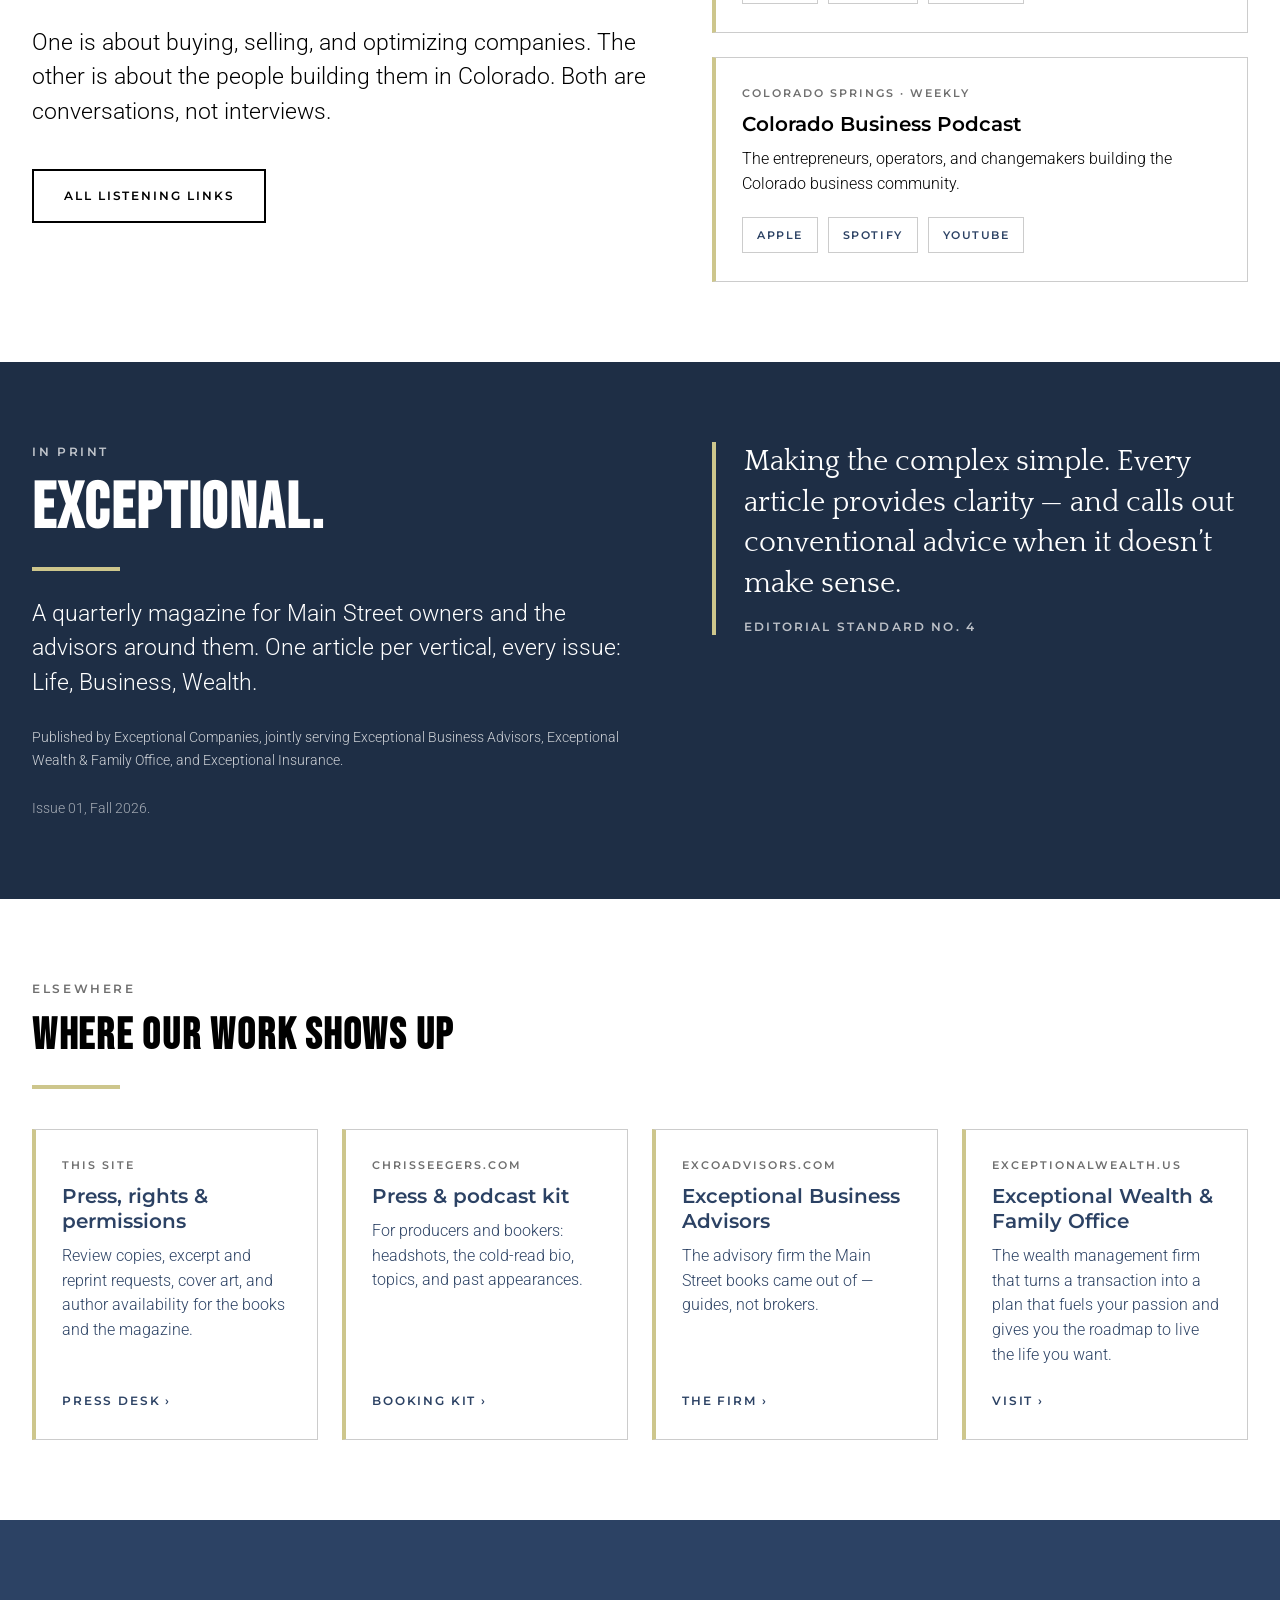
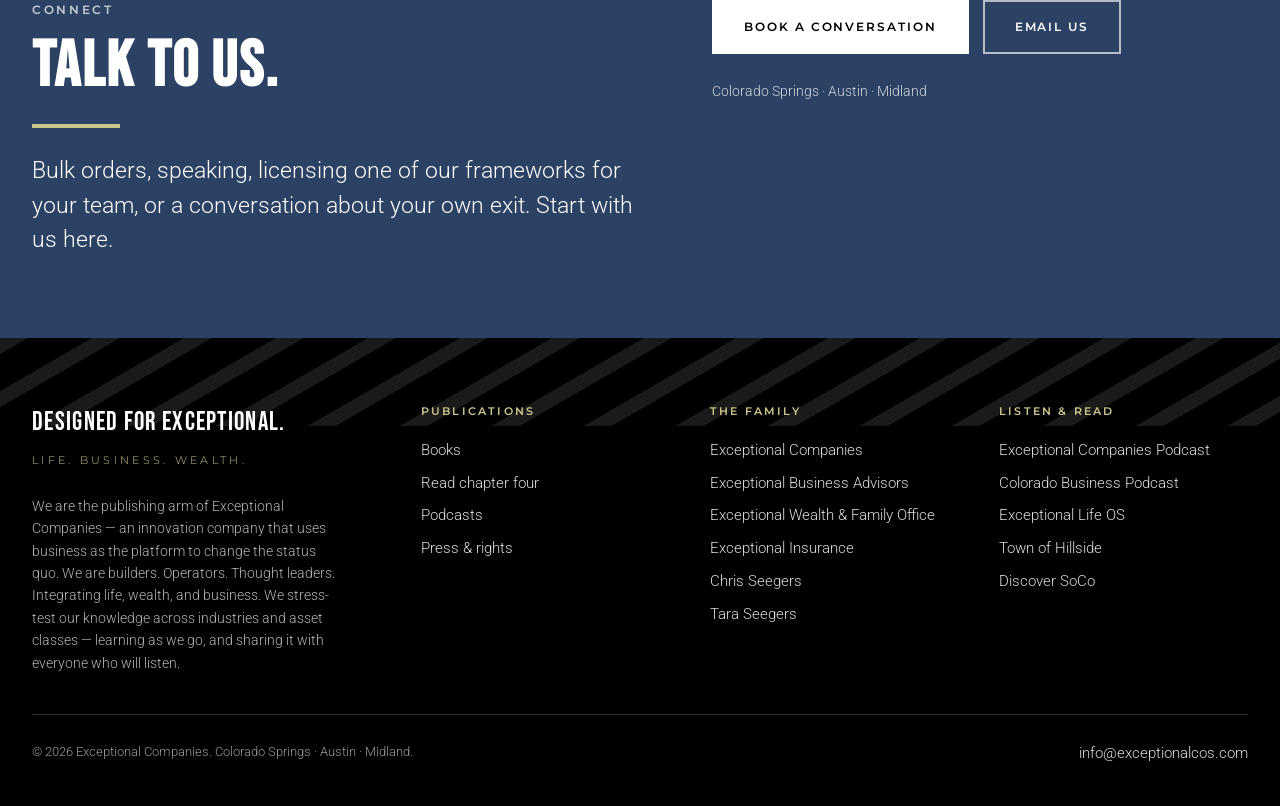
==== commit f23fb93f: "Site update 2026-09-05 18:21 Committed by autopush.sh after build.py and check.py passed." ====
--- a/index.html
+++ b/index.html
@@ -322,6 +322,7 @@
         <a href="https://www.exceptionalwealth.us" rel="noopener">Exceptional Wealth &amp; Family Office</a>
         <a href="https://insureexceptional.com" rel="noopener">Exceptional Insurance</a>
         <a href="https://chrisseegers.com" rel="noopener">Chris Seegers</a>
+        <a href="https://taraseegers.com" rel="noopener">Tara Seegers</a>
       </div>
       <div>
         <h2>Listen &amp; read</h2>
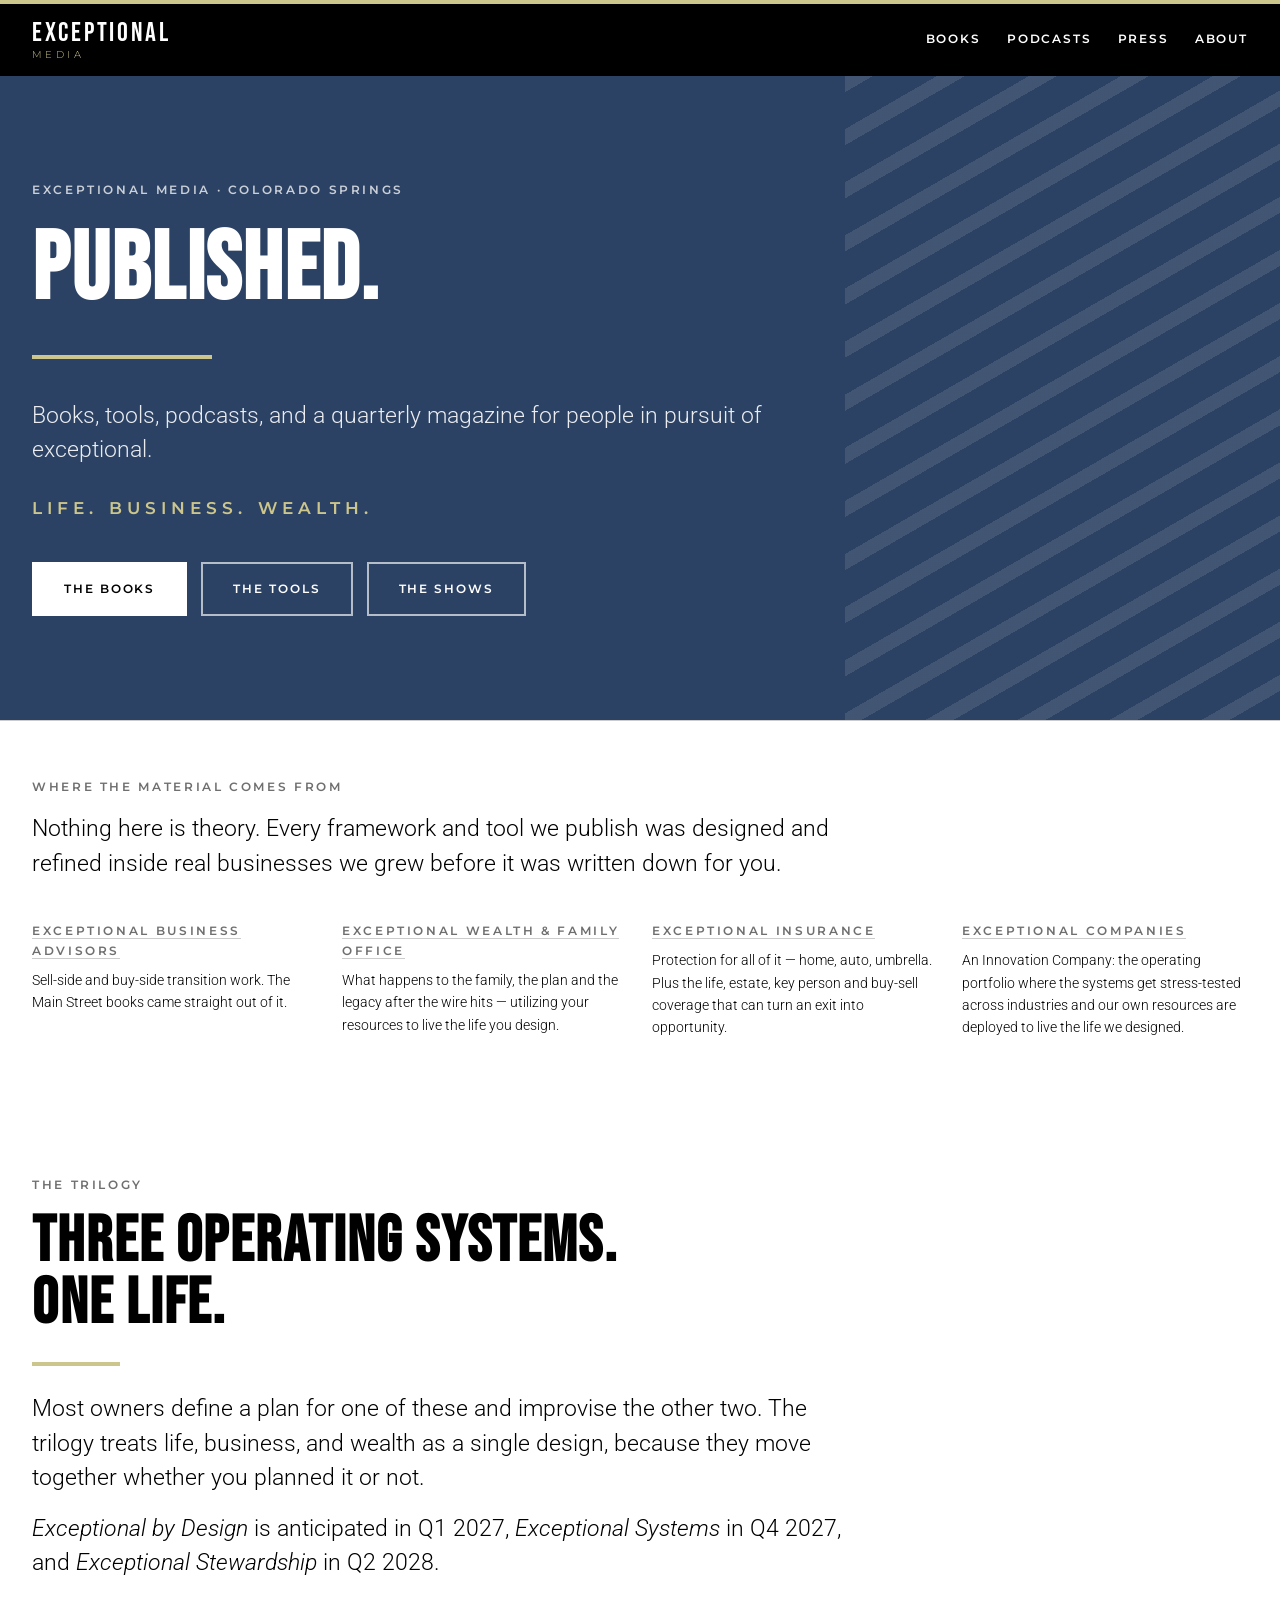
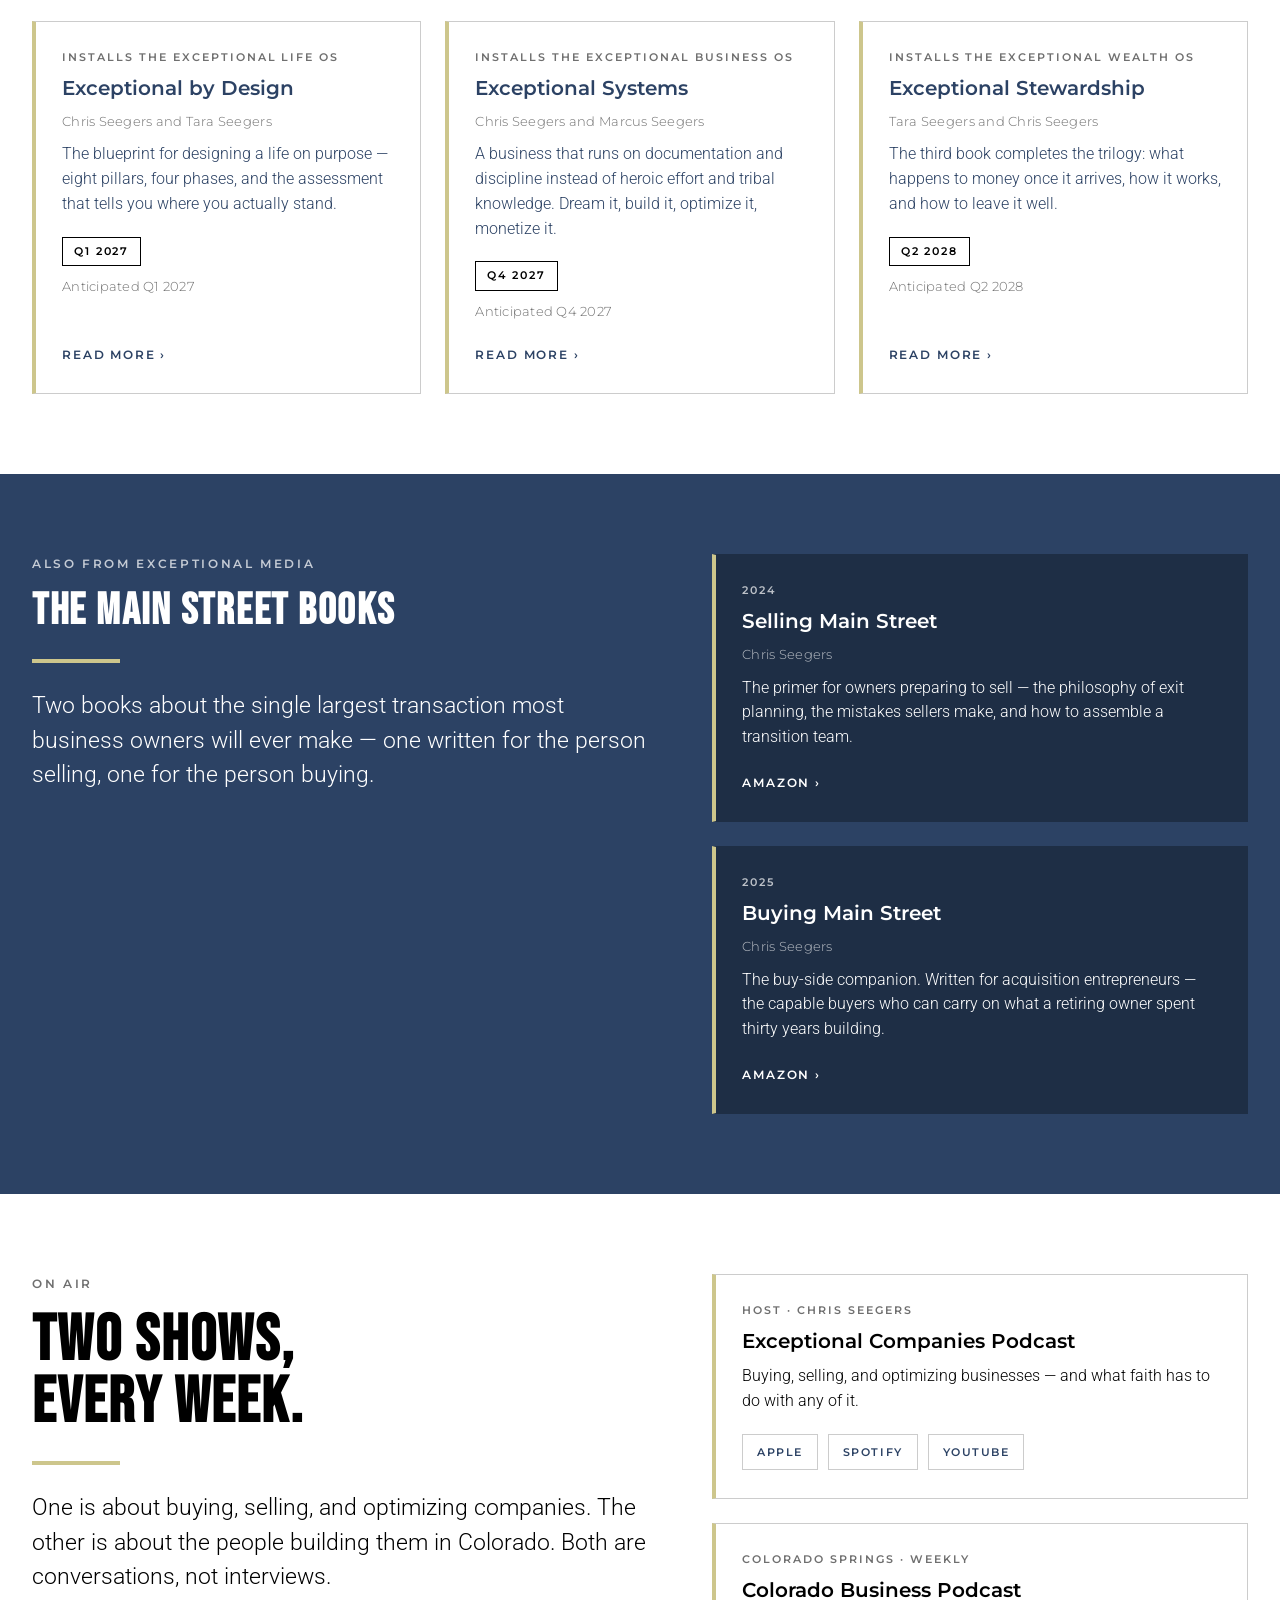
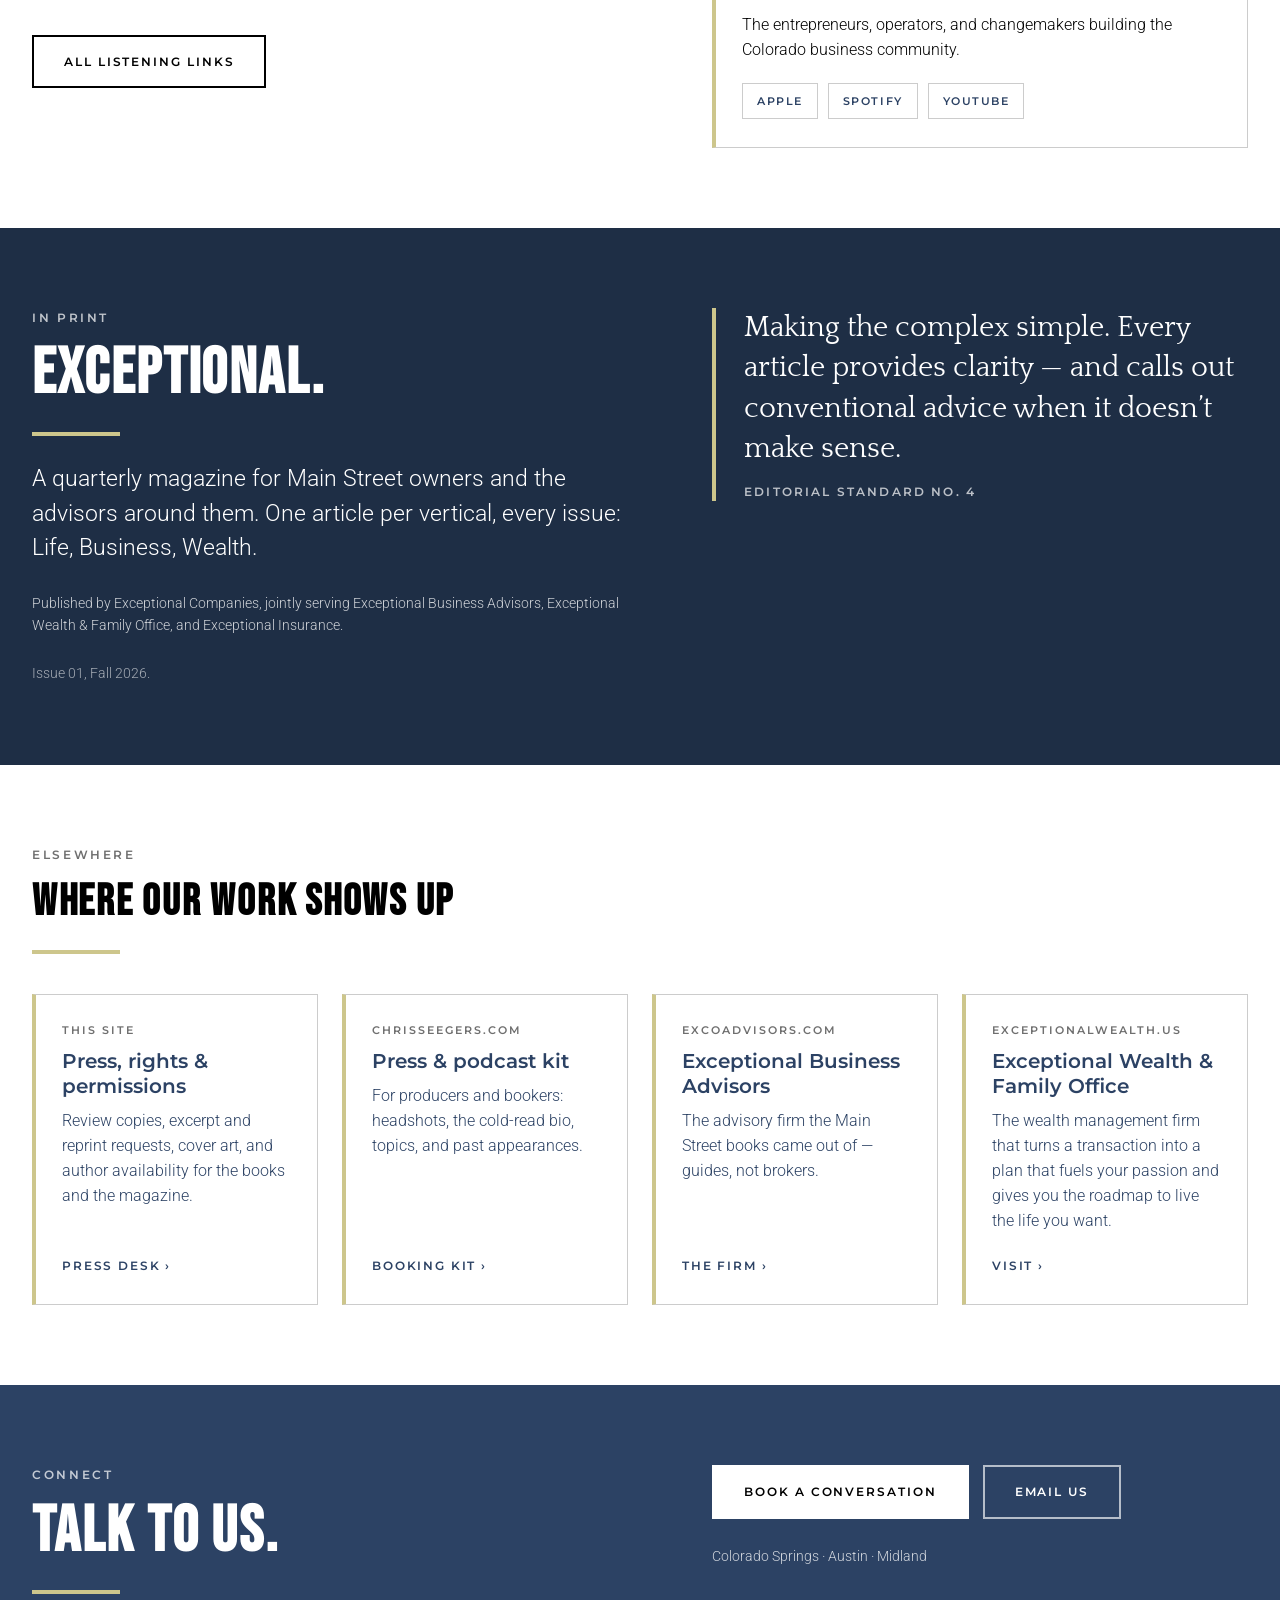
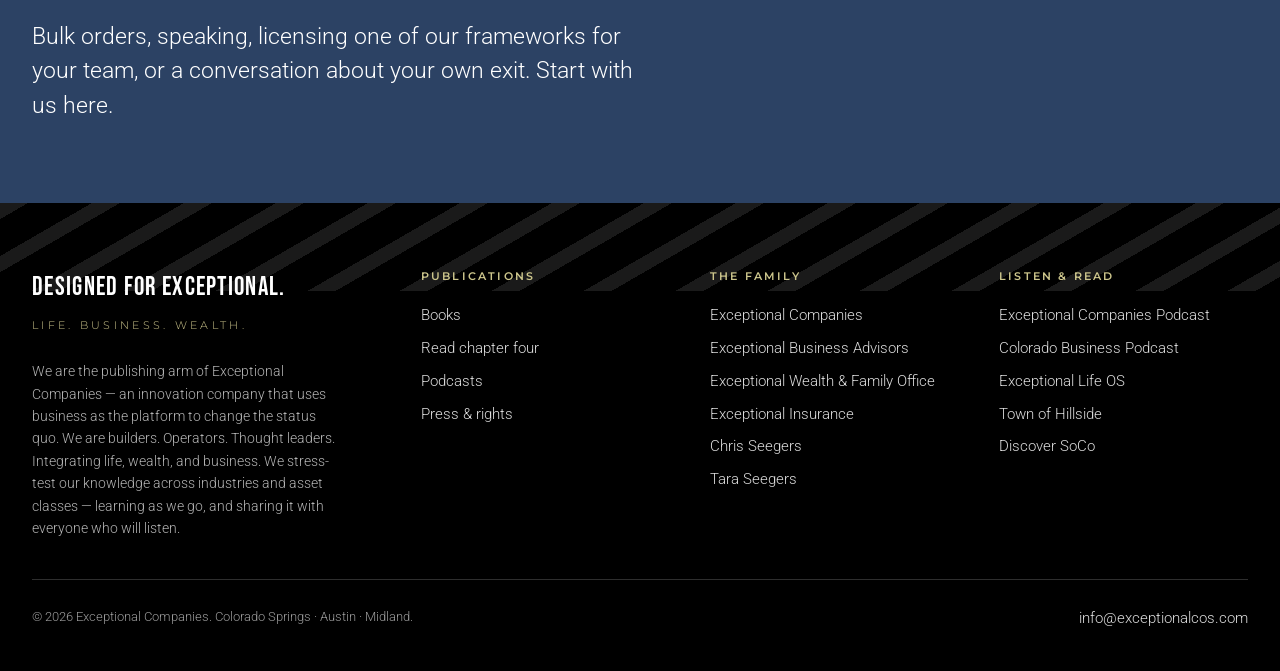
==== commit 6a815dbb: "Site update 2026-09-05 18:23 Committed by autopush.sh after build.py and check.py passed." ====
--- a/index.html
+++ b/index.html
@@ -54,7 +54,7 @@
   <div class="energy" aria-hidden="true"></div>
   <div class="wrap">
     <div class="eyebrow">Exceptional Media &middot; Colorado Springs</div>
-    <h1 class="display mt3">Everything<span class="quiet">we have</span>published.</h1>
+    <h1 class="display mt3">Published.</h1>
     <hr class="accentrule wide mt4">
     <p class="lead mt4">Books, tools, podcasts, and a quarterly magazine for people in pursuit of
       exceptional.</p>
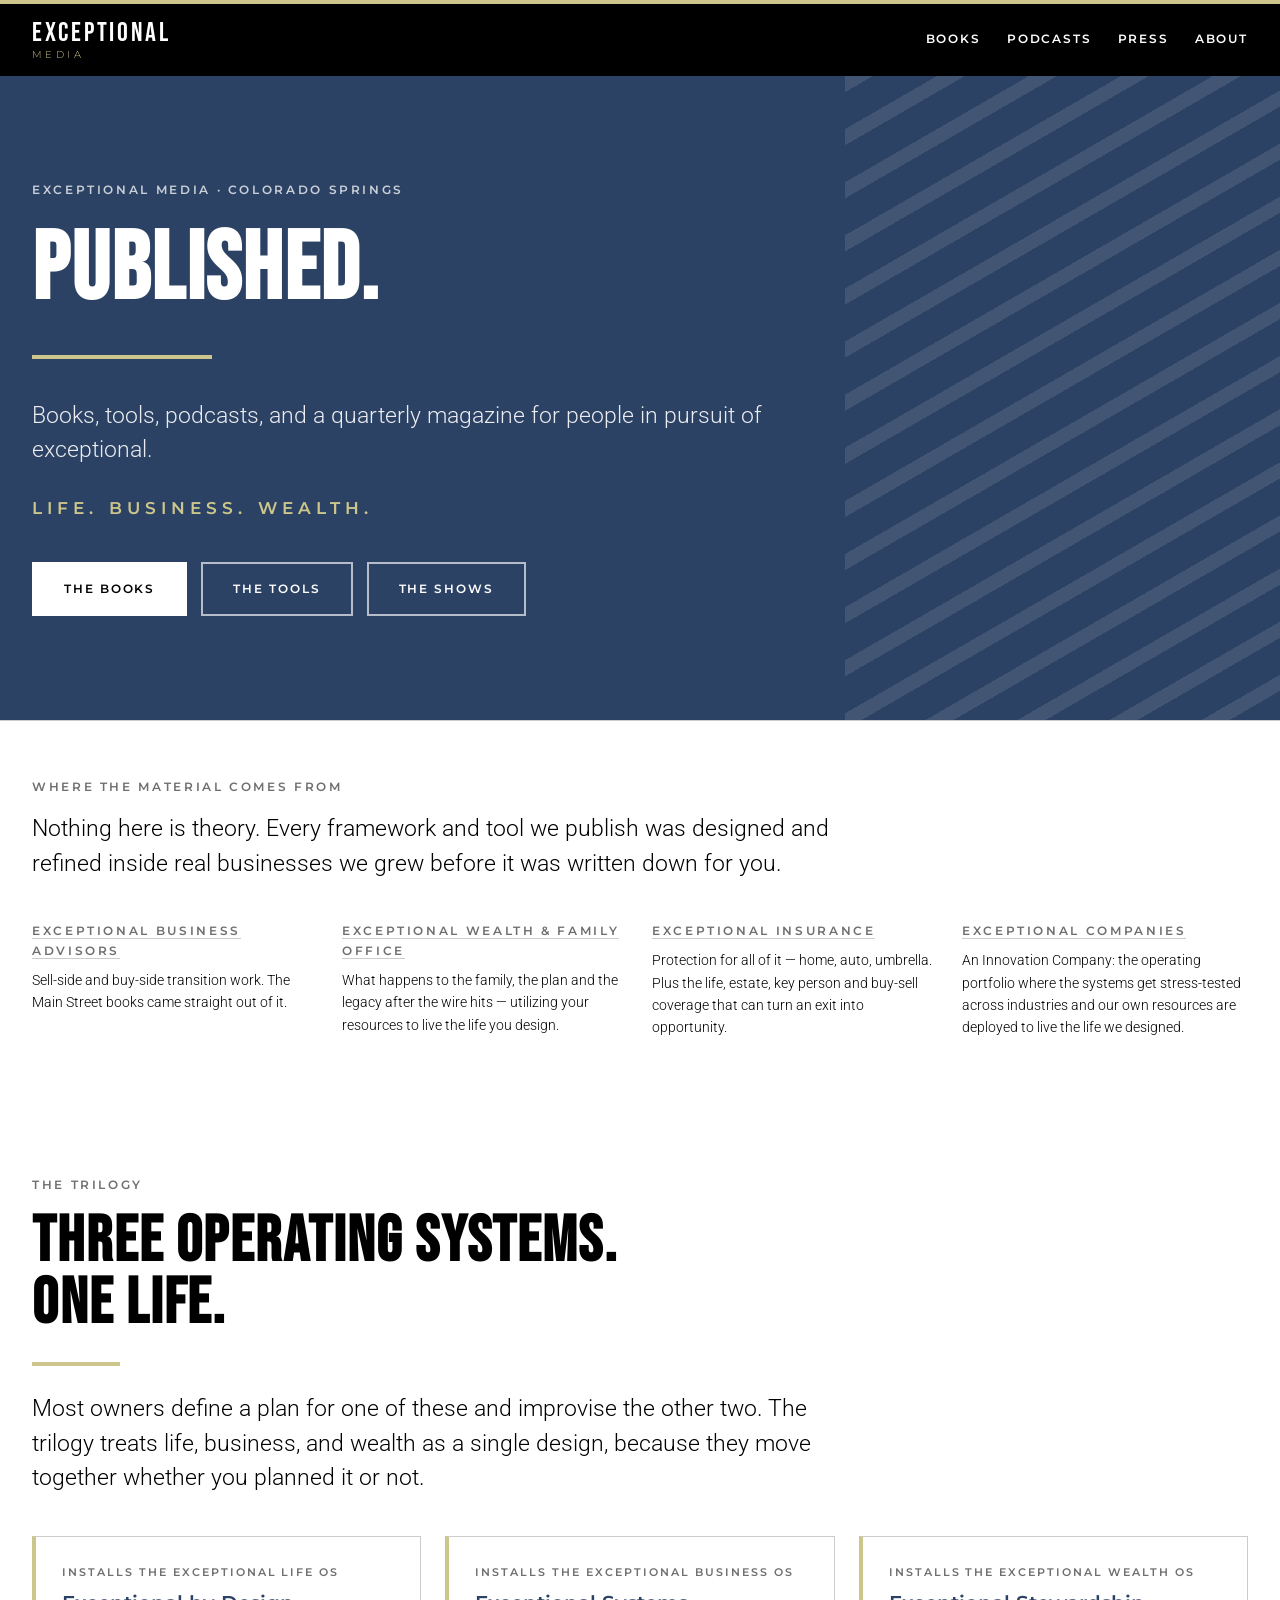
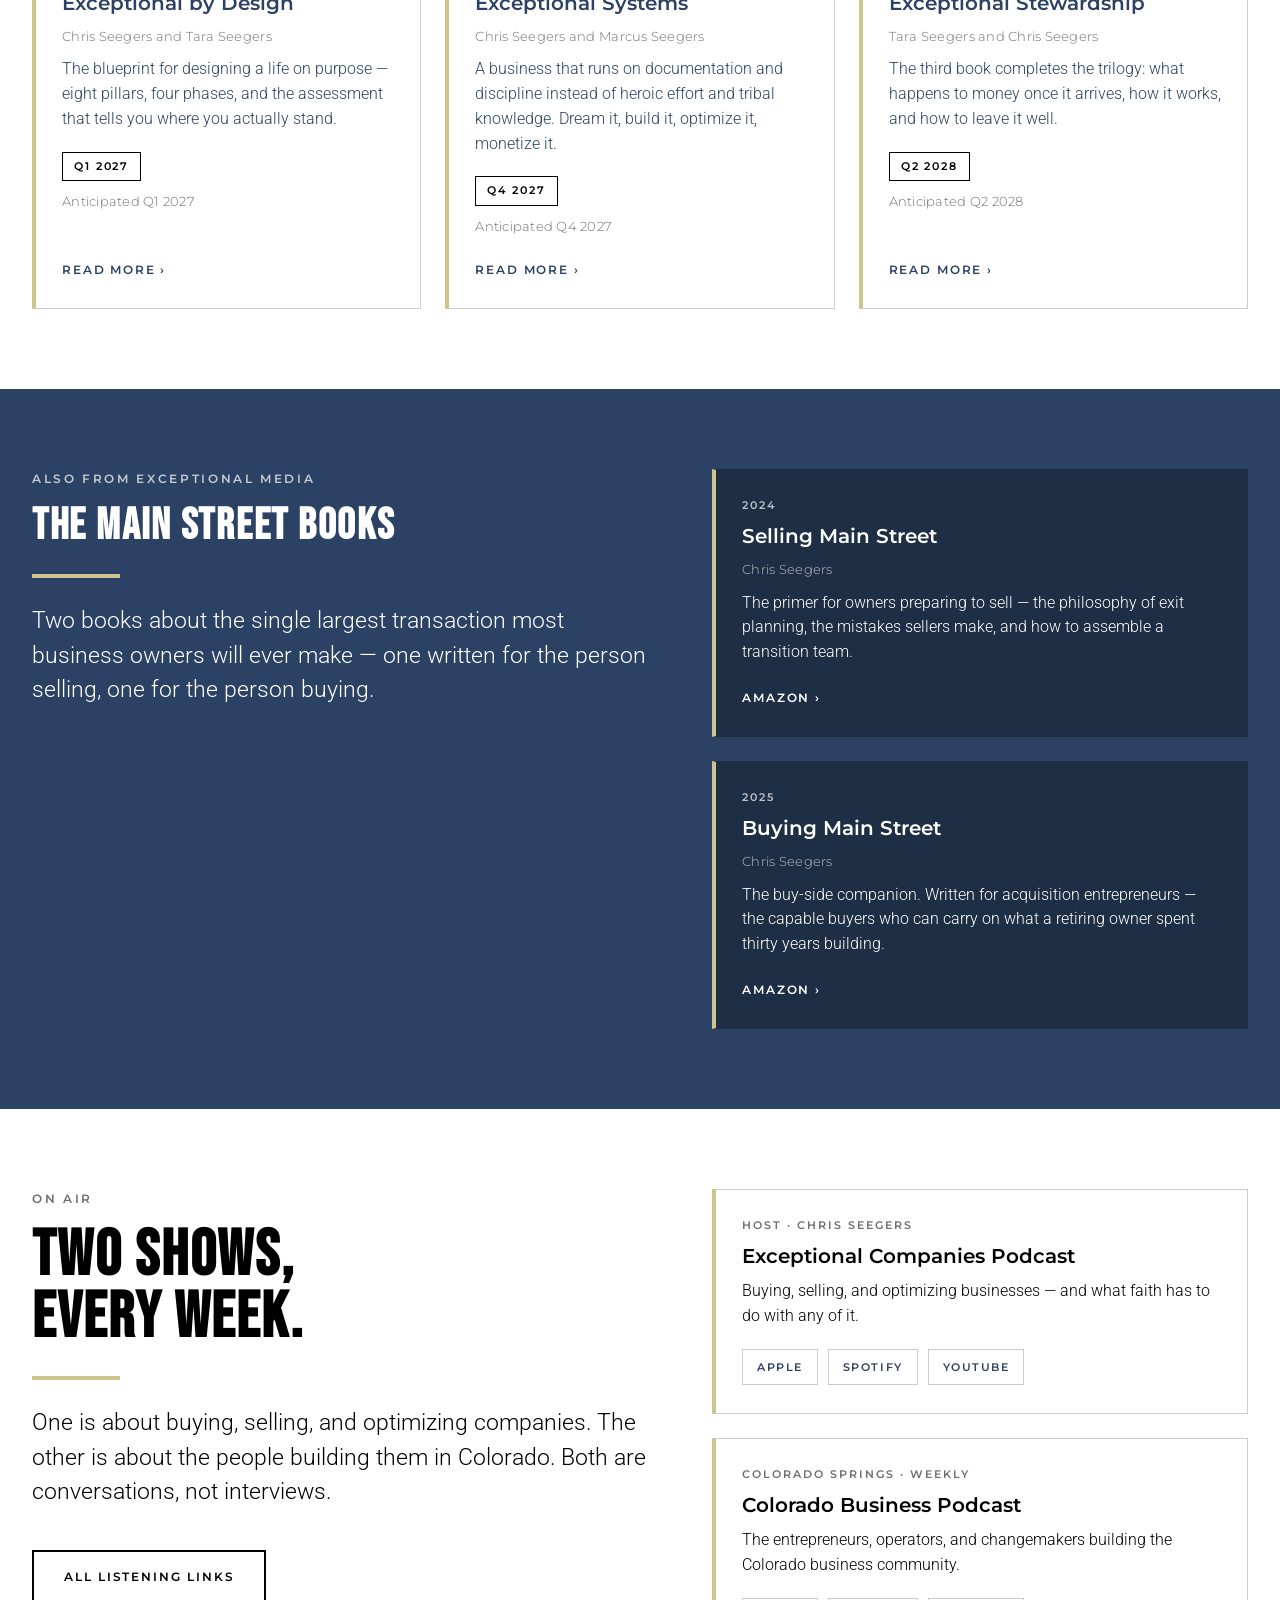
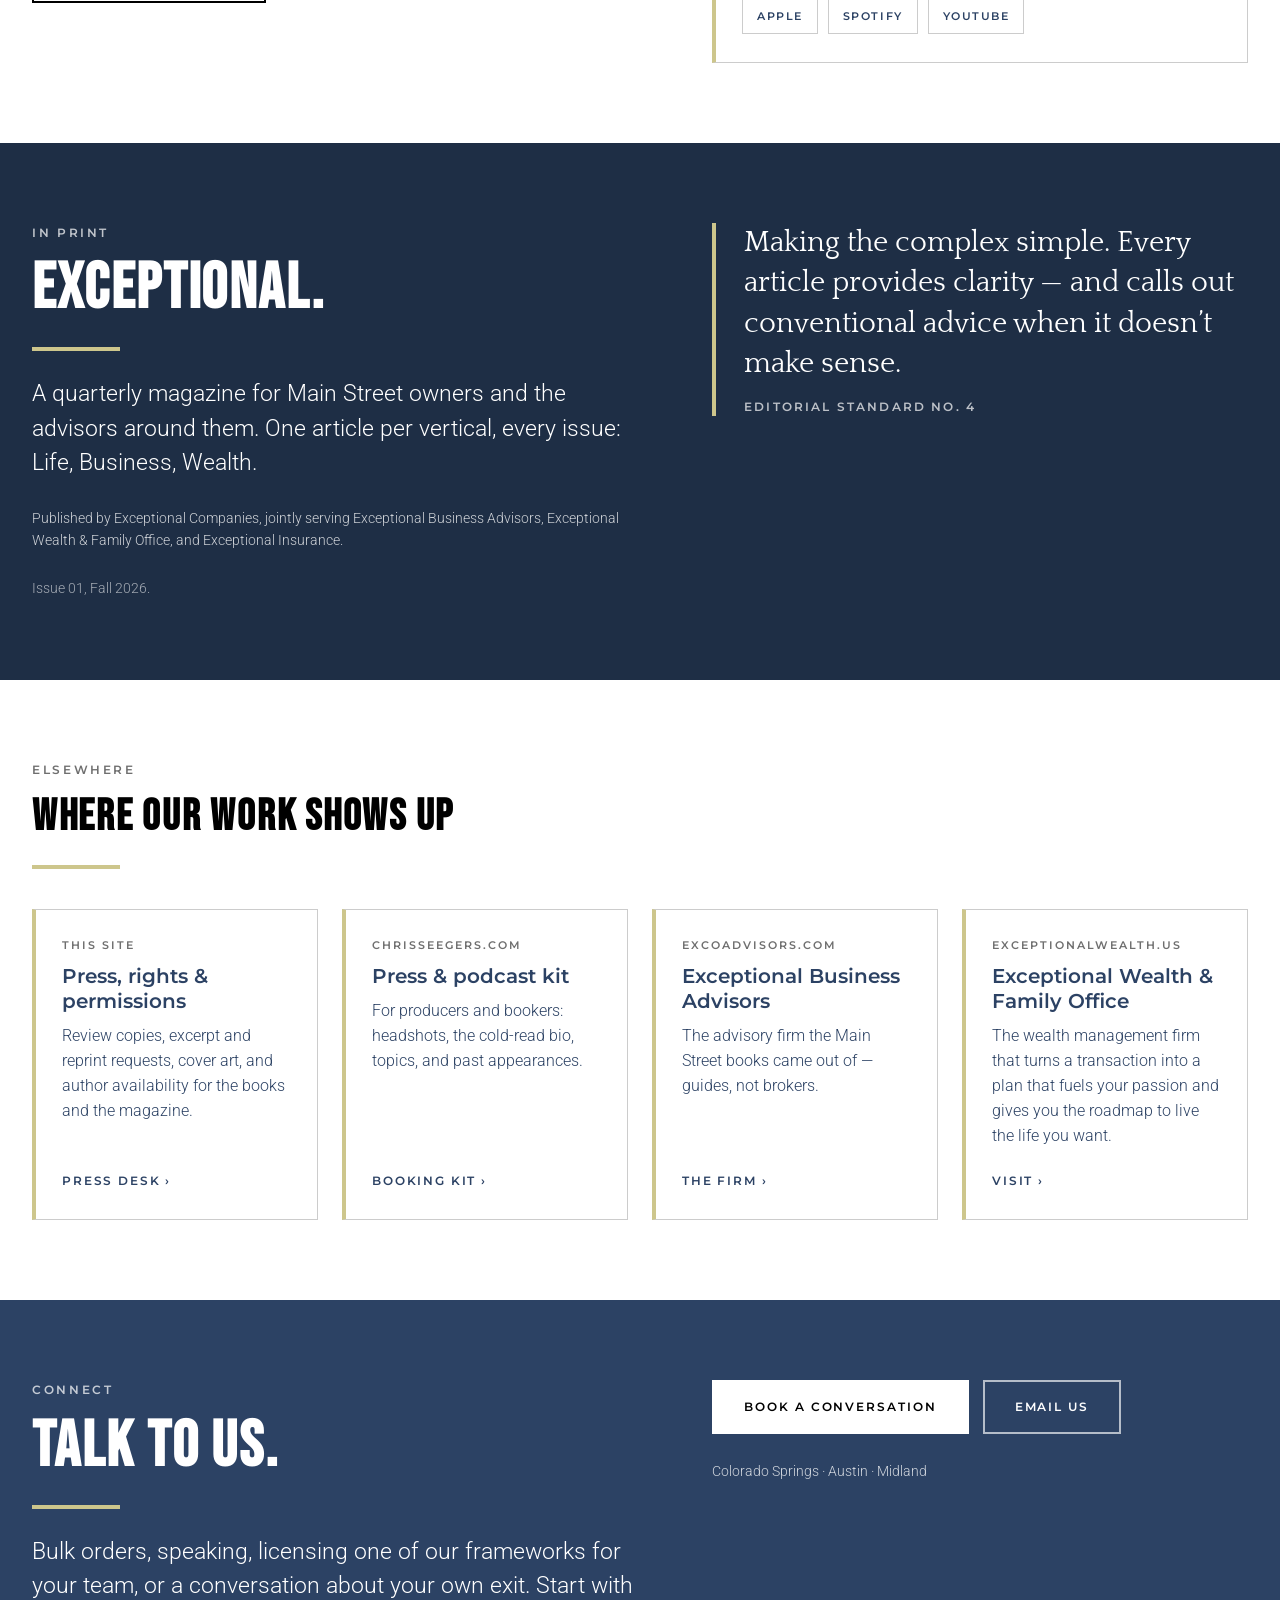
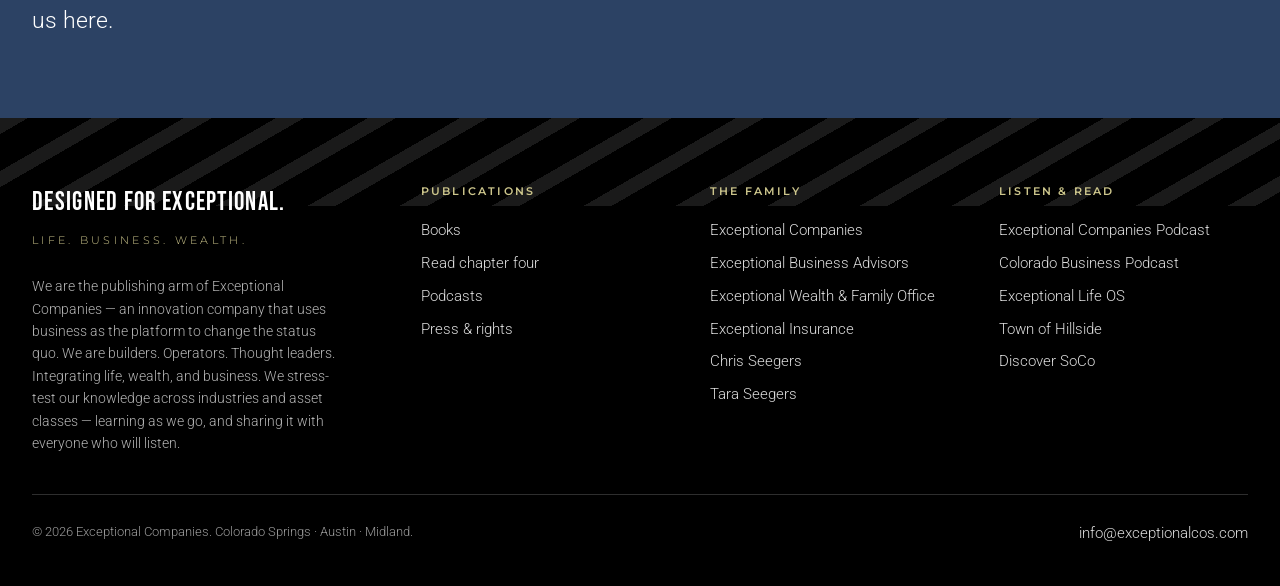
==== commit 826d88c9: "Site update 2026-09-05 18:38 Committed by autopush.sh after build.py and check.py passed." ====
--- a/index.html
+++ b/index.html
@@ -111,8 +111,6 @@
     <p class="lead mt3">Most owners define a plan for one of these and improvise the other
       two. The trilogy treats life, business, and wealth as a single design, because they
       move together whether you planned it or not.</p>
-    <p class="lead mt2"><i>Exceptional by Design</i> is anticipated in Q1 2027,
-      <i>Exceptional Systems</i> in Q4 2027, and <i>Exceptional Stewardship</i> in Q2 2028.</p>
     <div class="grid g3 mt4">
       <a class="card" href="/books/exceptional-by-design/">
       <div class="kicker">Installs the Exceptional Life OS</div>
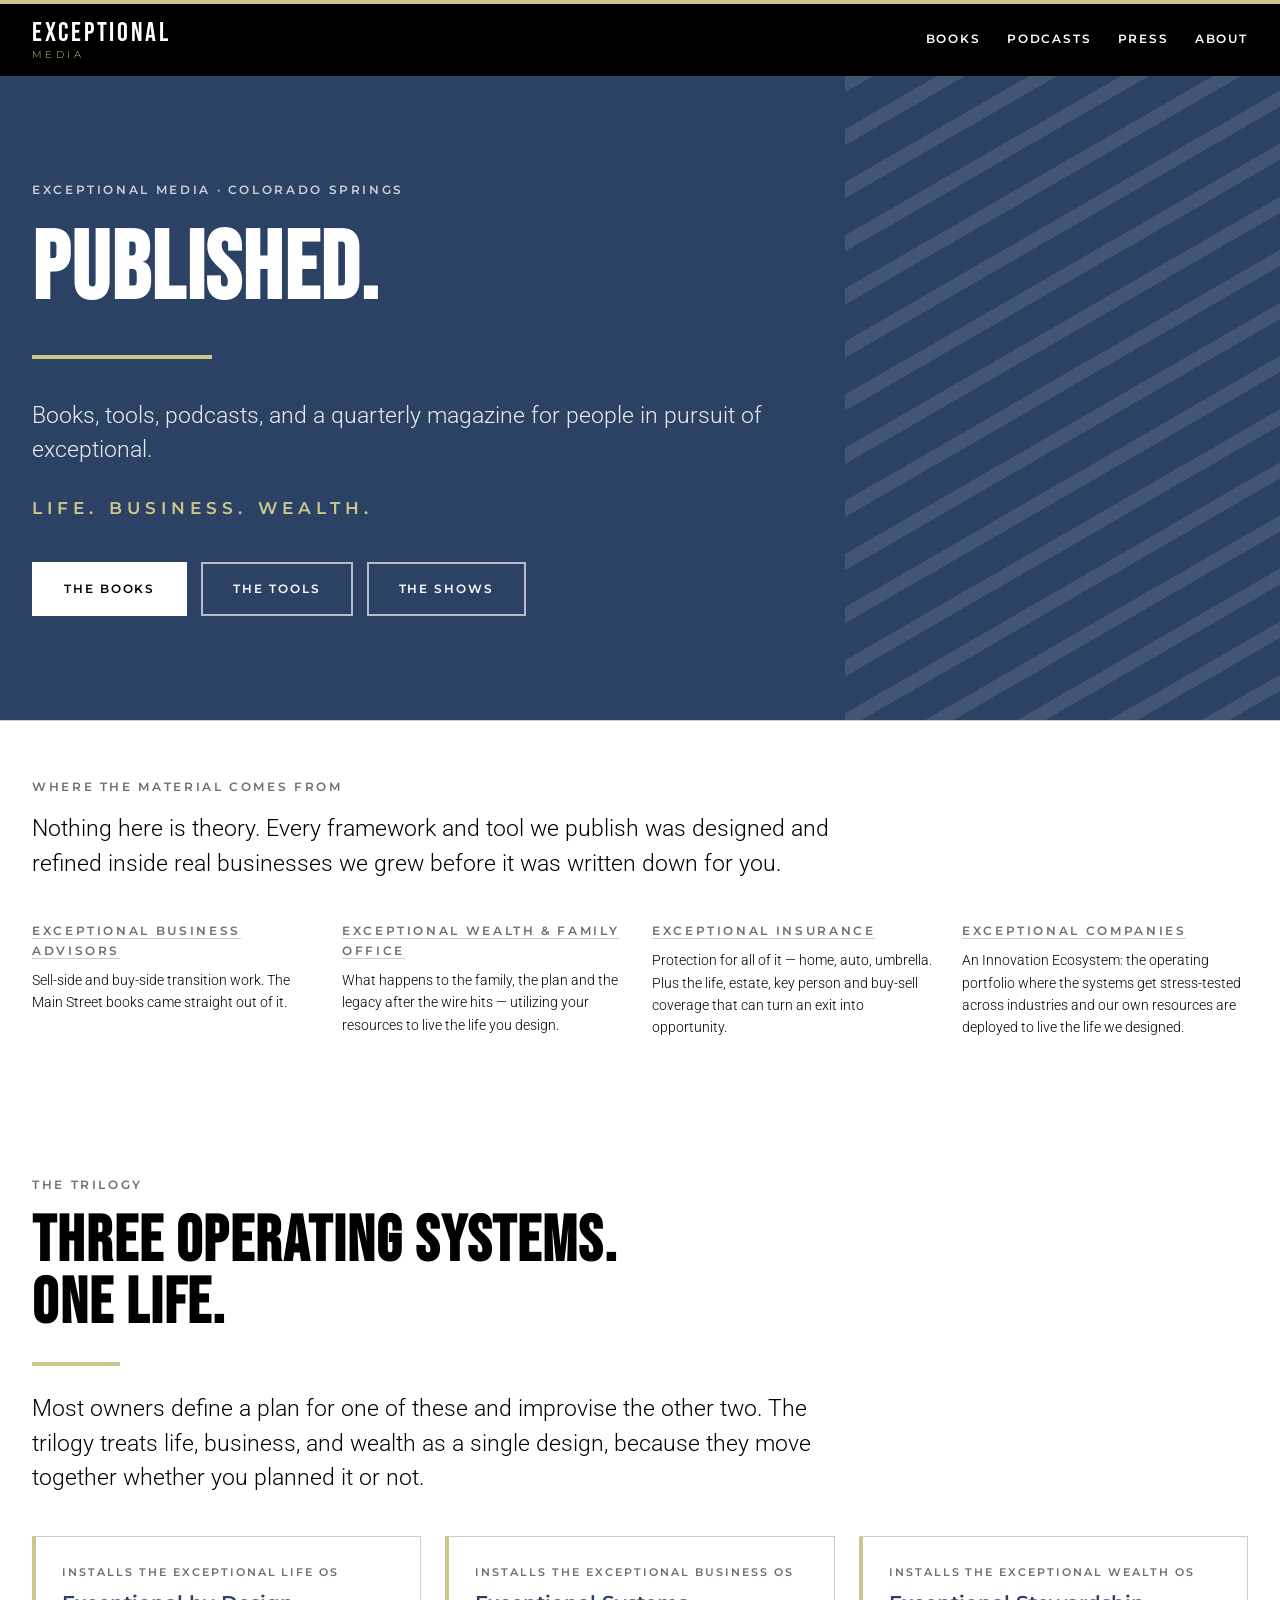
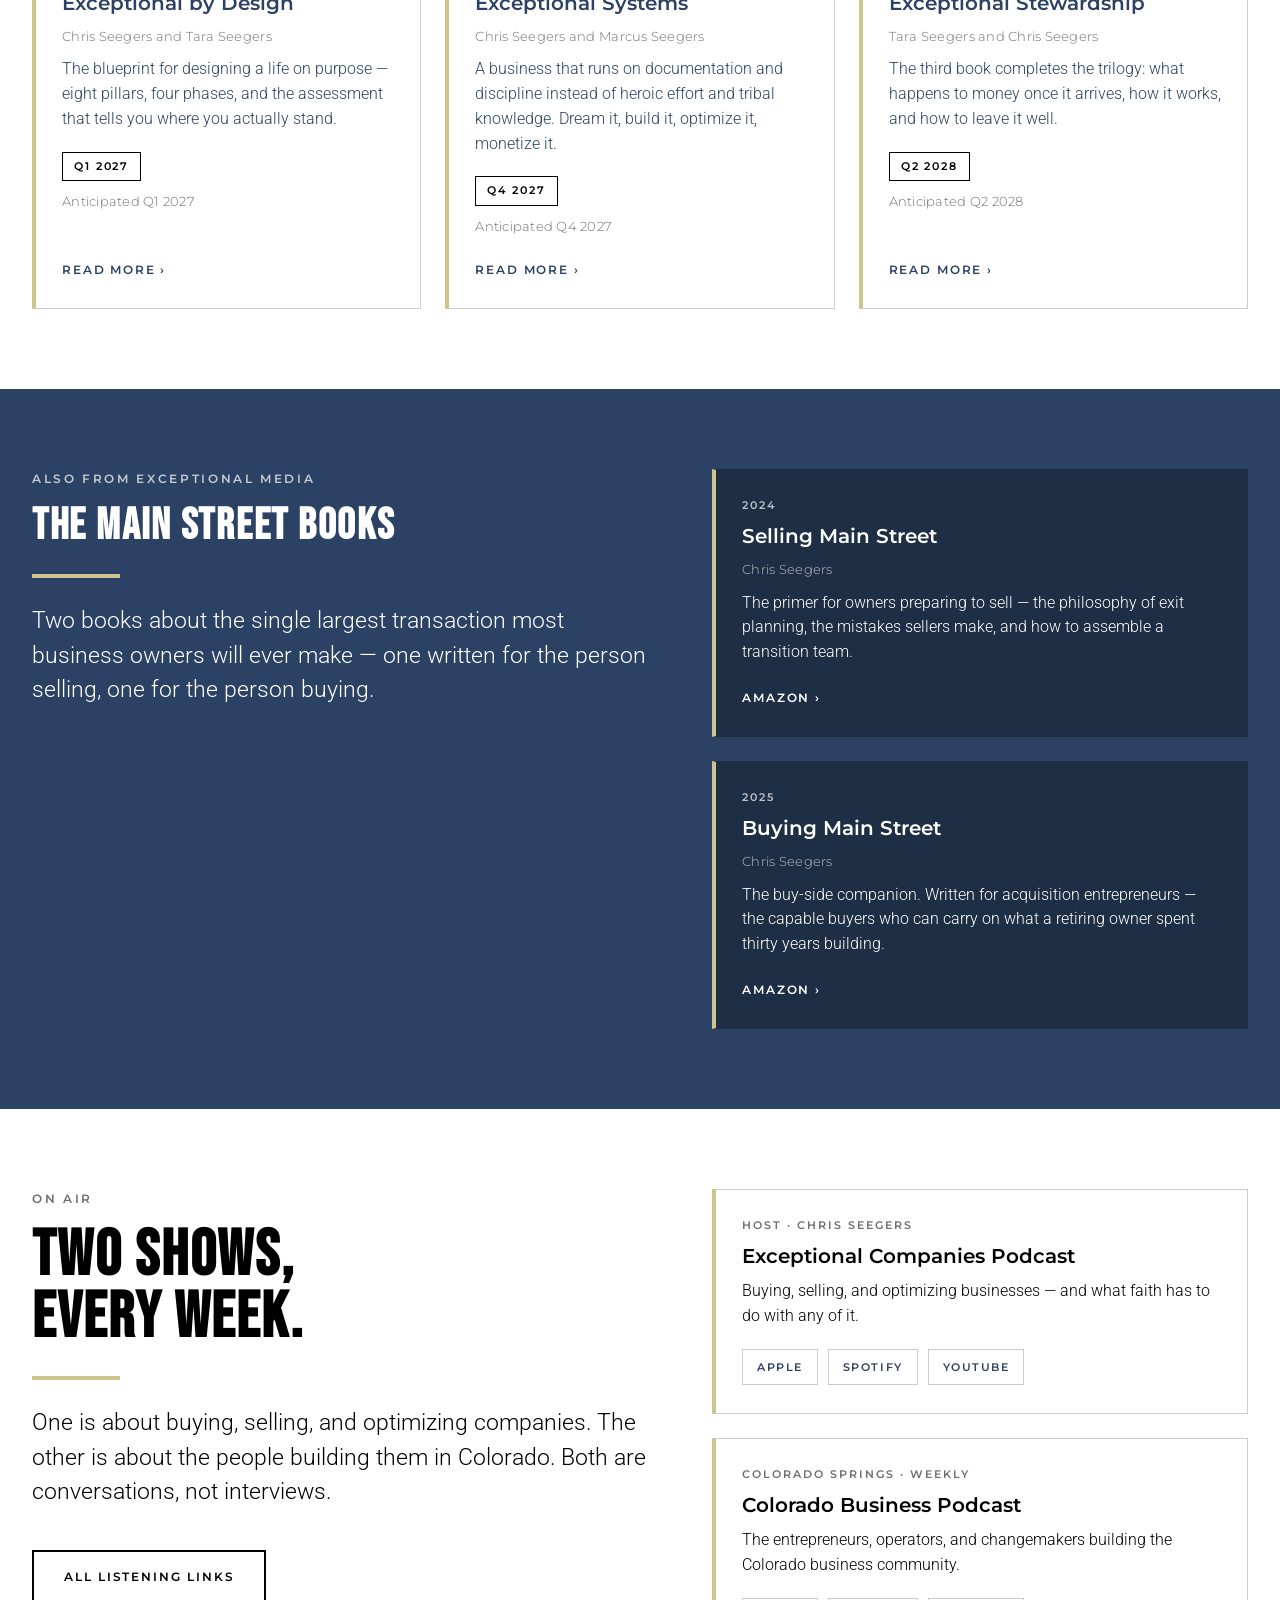
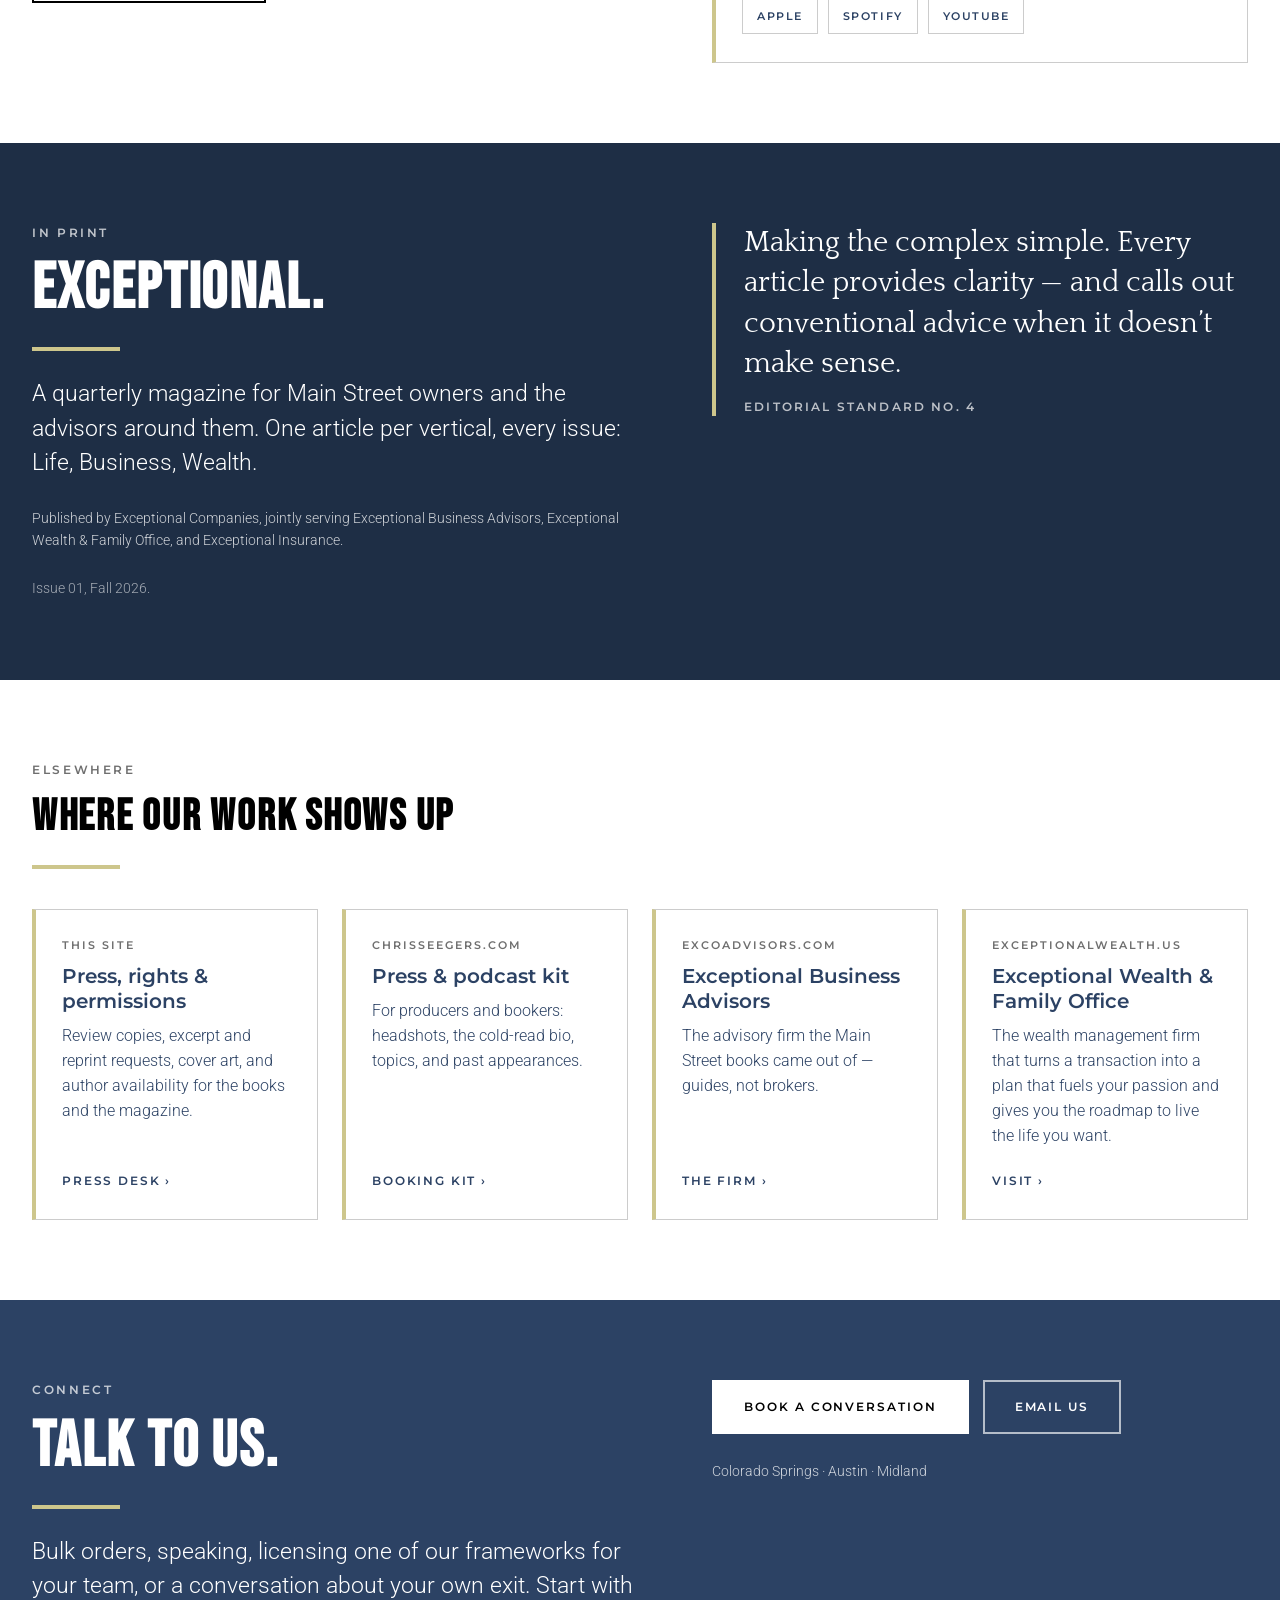
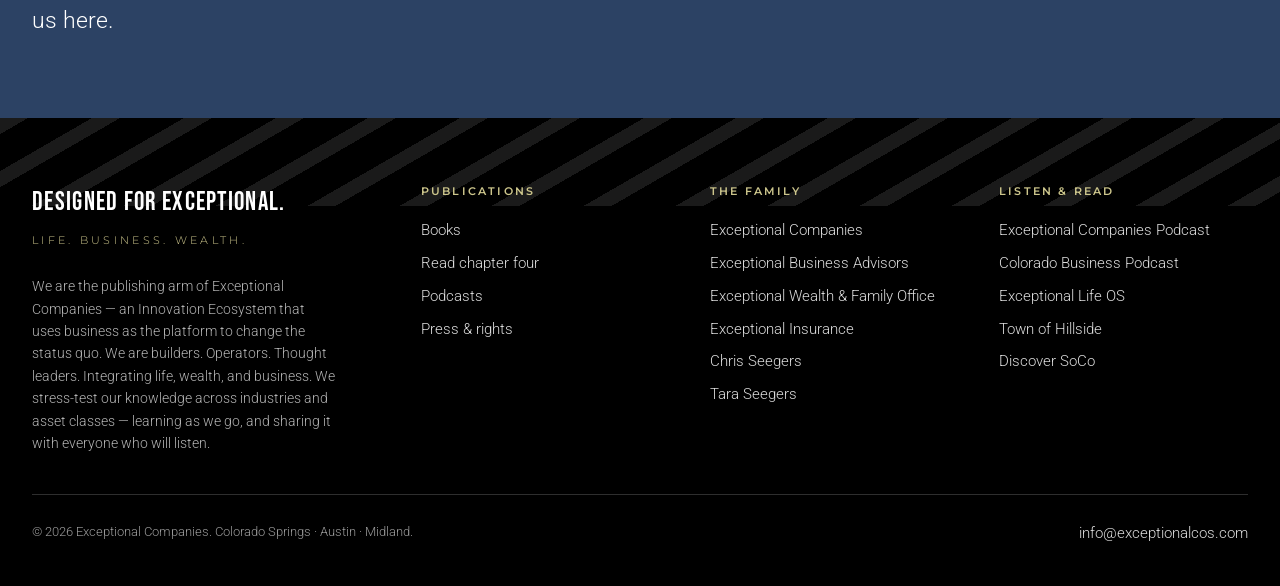
==== commit 004712fe: "Site update 2026-09-05 18:41 Committed by autopush.sh after build.py and check.py passed." ====
--- a/index.html
+++ b/index.html
@@ -95,7 +95,7 @@
       </div>
       <div>
         <div class="eyebrow"><a href="https://exceptionalcos.com" rel="noopener" target="_blank" style="color:inherit;border-bottom-color:var(--rule)">Exceptional Companies</a></div>
-        <p class="small mt1" style="color:var(--ink)">An Innovation Company: the operating portfolio
+        <p class="small mt1" style="color:var(--ink)">An Innovation Ecosystem: the operating portfolio
           where the systems get stress-tested across industries and our own resources are
           deployed to live the life we designed.</p>
       </div>
@@ -299,7 +299,7 @@
       <div>
         <div class="tag">DESIGNED FOR EXCEPTIONAL.<i>LIFE. BUSINESS. WEALTH.</i></div>
         <p class="small mt3" style="color:rgba(255,255,255,.7);max-width:38ch">
-          We are the publishing arm of Exceptional Companies &mdash; an innovation company that
+          We are the publishing arm of Exceptional Companies &mdash; an Innovation Ecosystem that
           uses business as the platform to change the status quo. We are builders. Operators.
           Thought leaders. Integrating life, wealth, and business. We stress-test our knowledge
           across industries and asset classes &mdash; learning as we go, and sharing it with
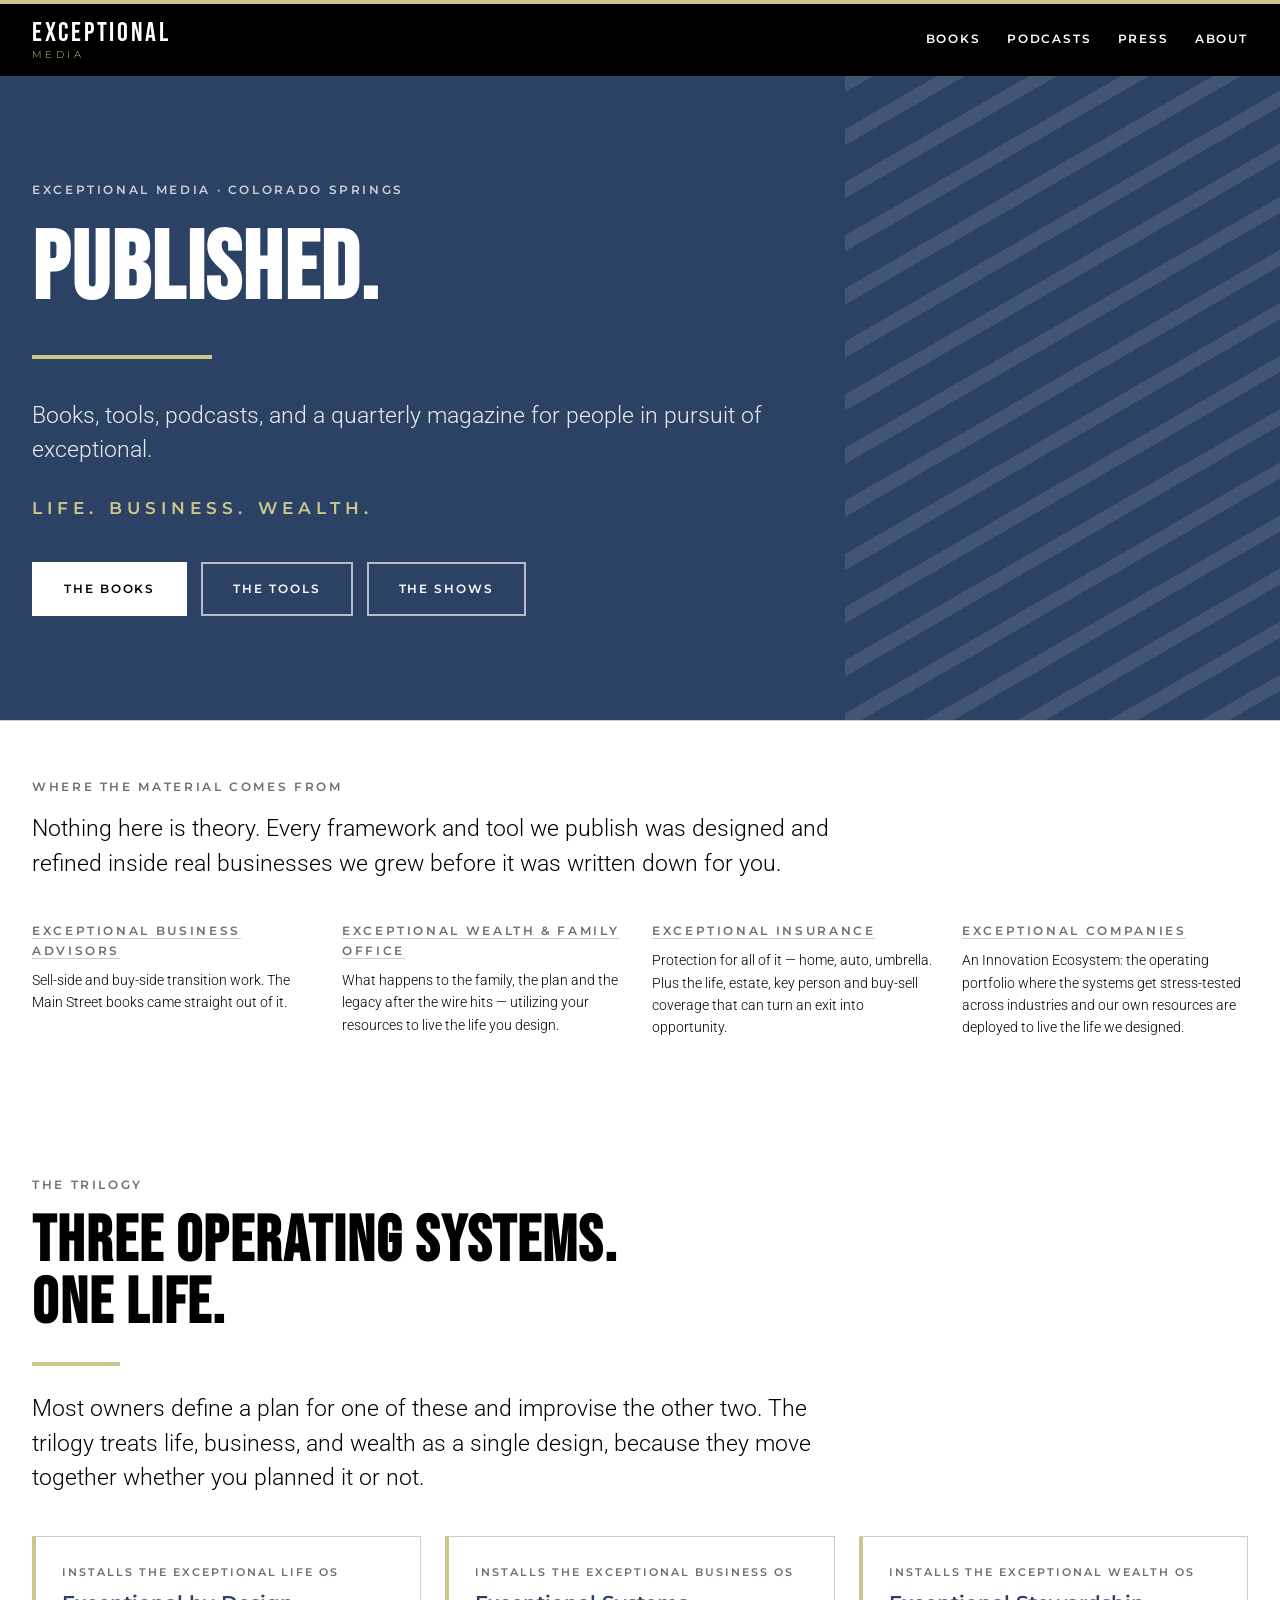
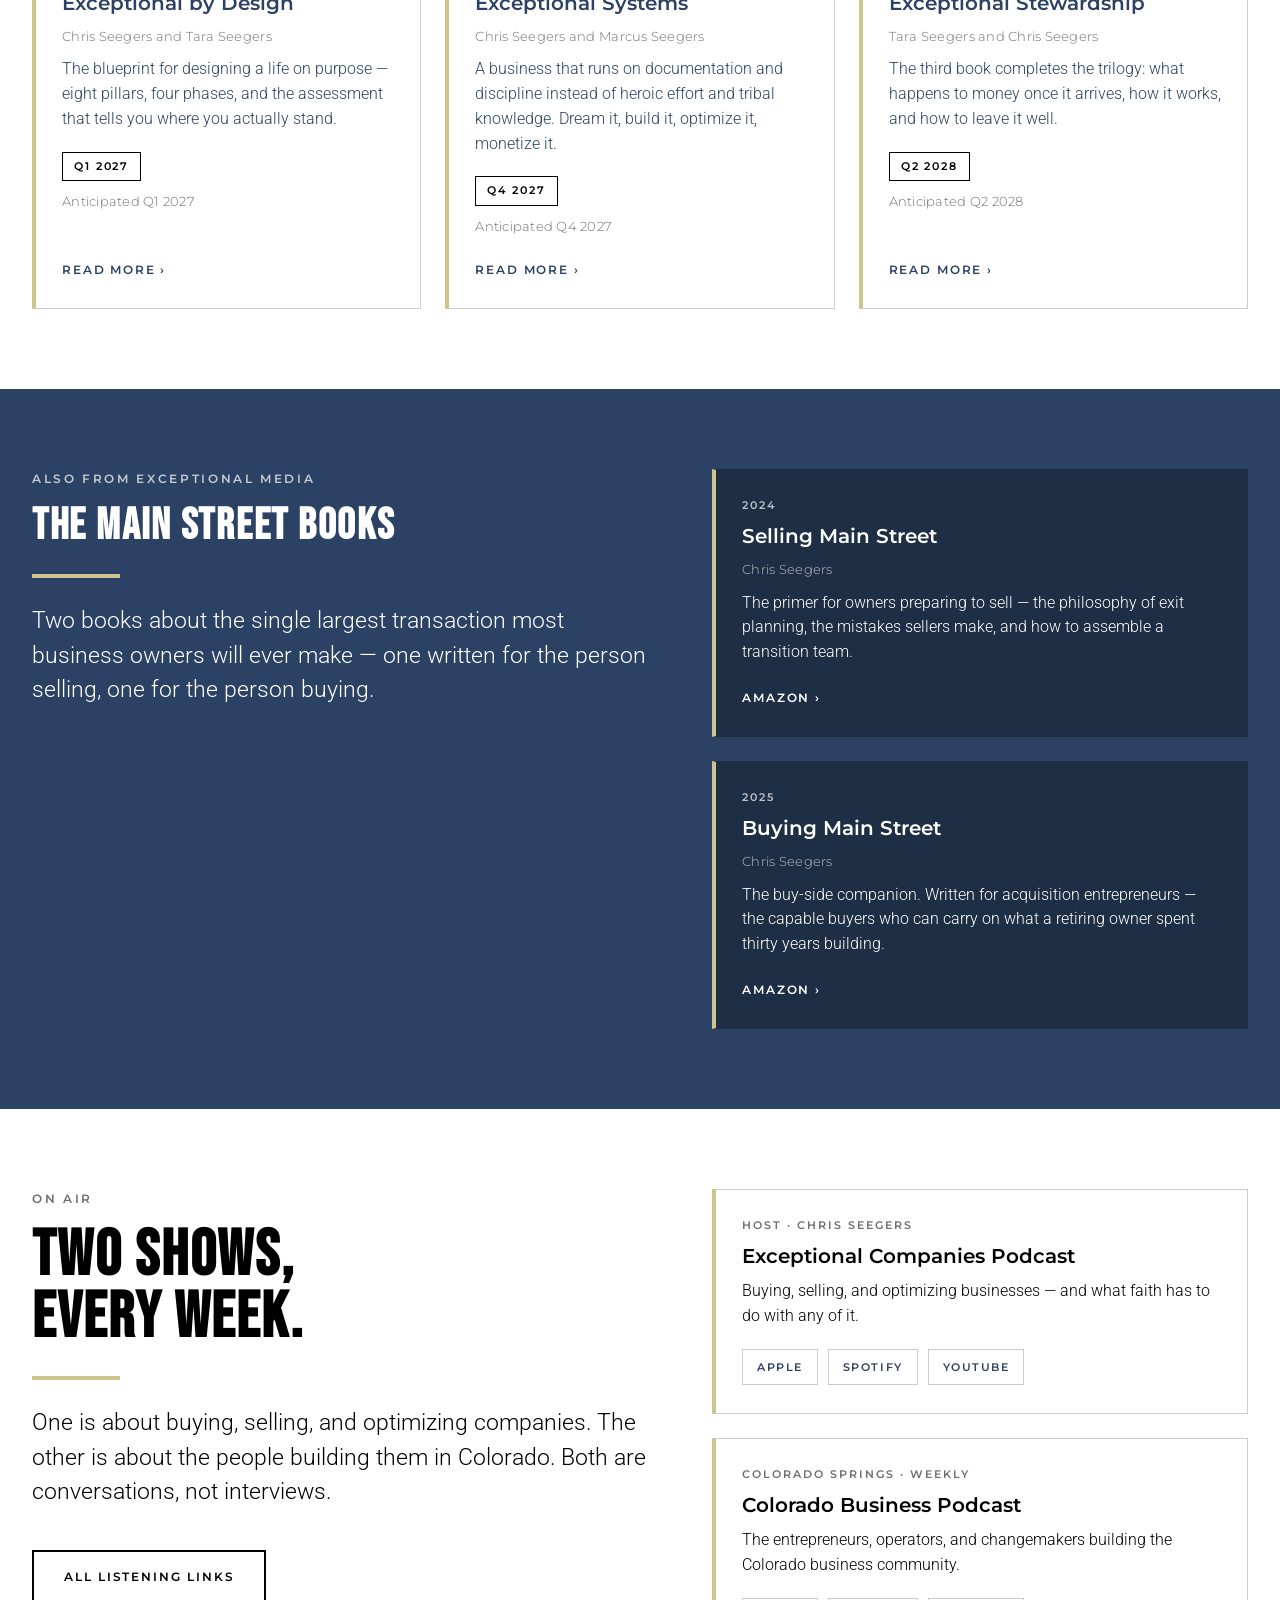
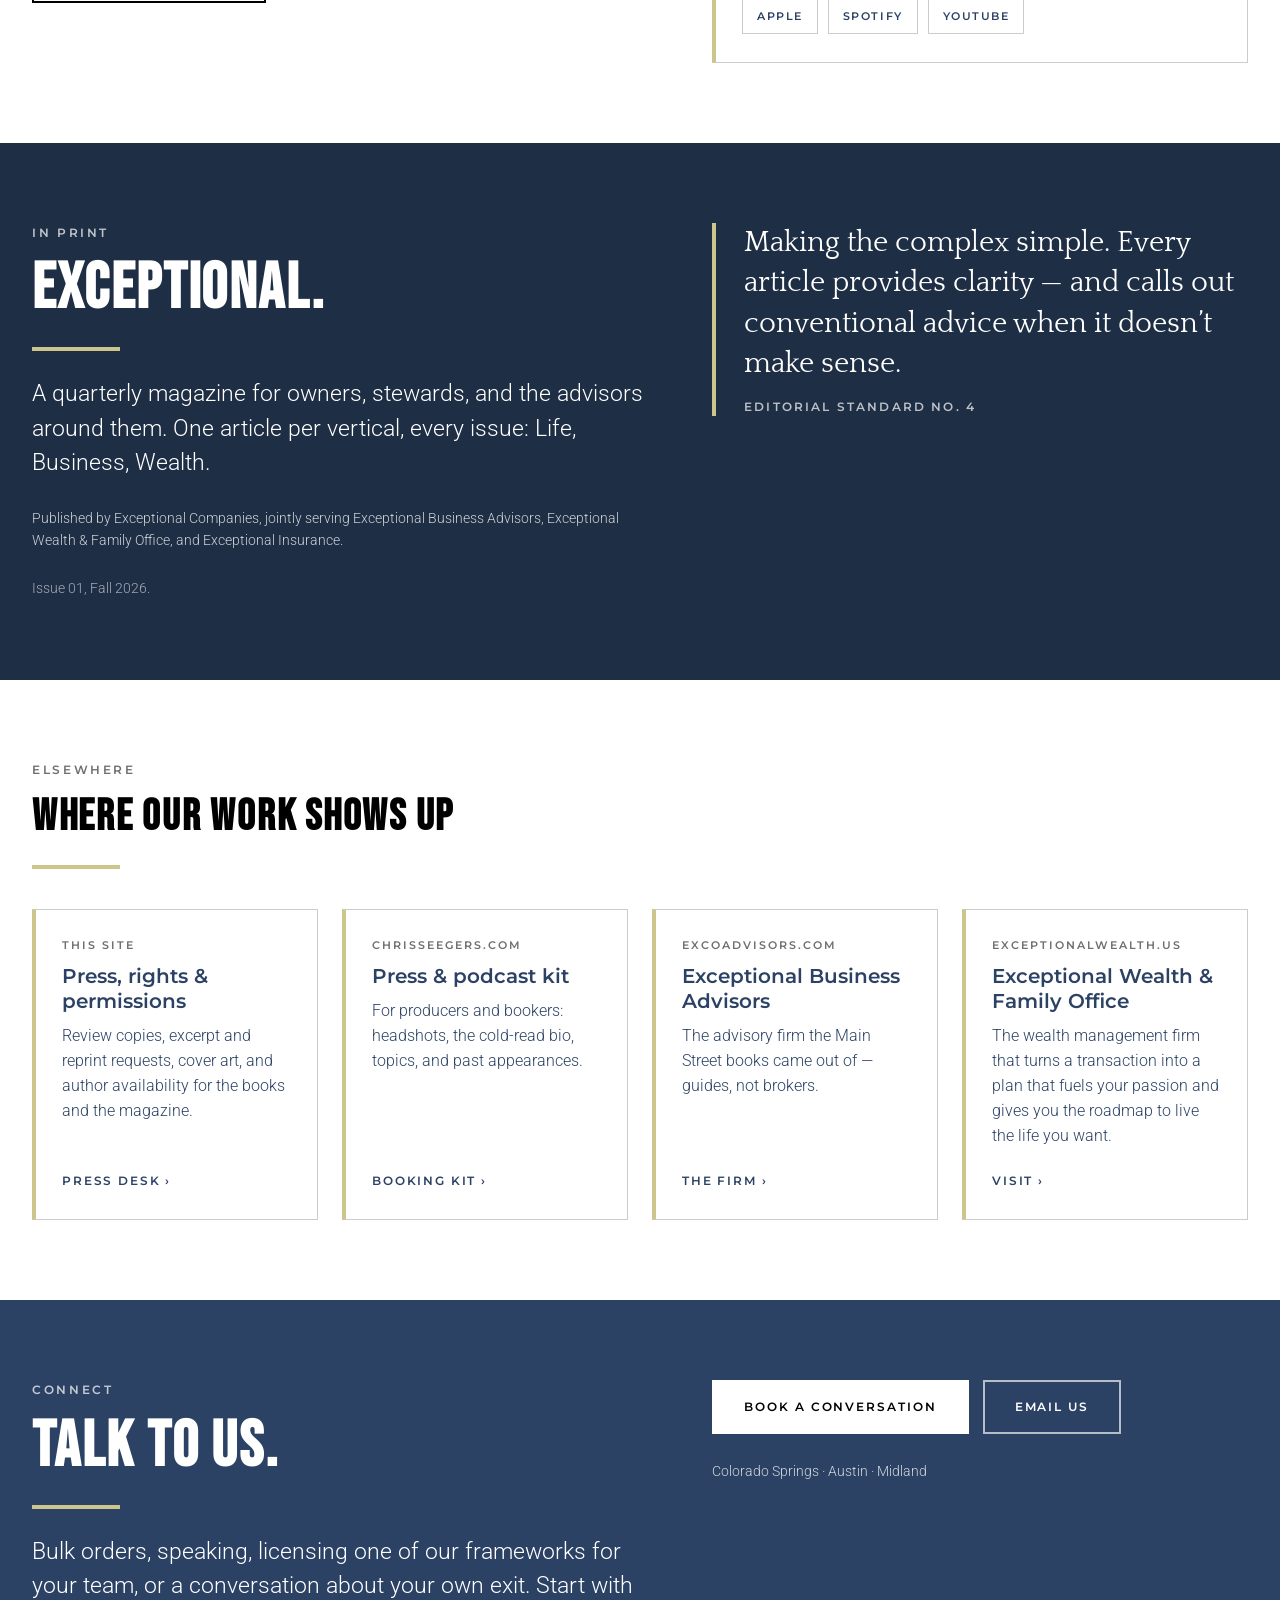
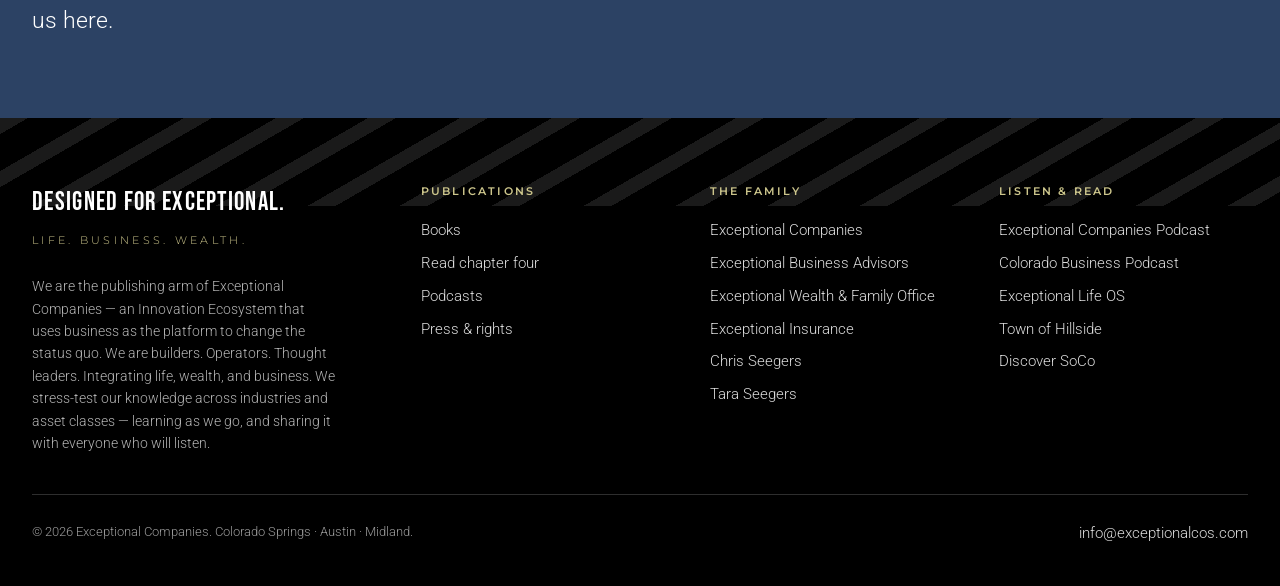
==== commit 50a3f6ba: "Site update 2026-09-05 18:43 Committed by autopush.sh after build.py and check.py passed." ====
--- a/index.html
+++ b/index.html
@@ -216,7 +216,7 @@
         <div class="eyebrow">In print</div>
         <h2 class="h1 mt2">EXCEPTIONAL.</h2>
         <hr class="accentrule mt3">
-        <p class="lead mt3">A quarterly magazine for Main Street owners and the advisors around
+        <p class="lead mt3">A quarterly magazine for owners, stewards, and the advisors around
           them. One article per vertical, every issue: Life, Business, Wealth.</p>
         <p class="small mt3">Published by Exceptional Companies, jointly serving Exceptional Business
           Advisors, Exceptional Wealth &amp; Family Office, and Exceptional Insurance.</p>
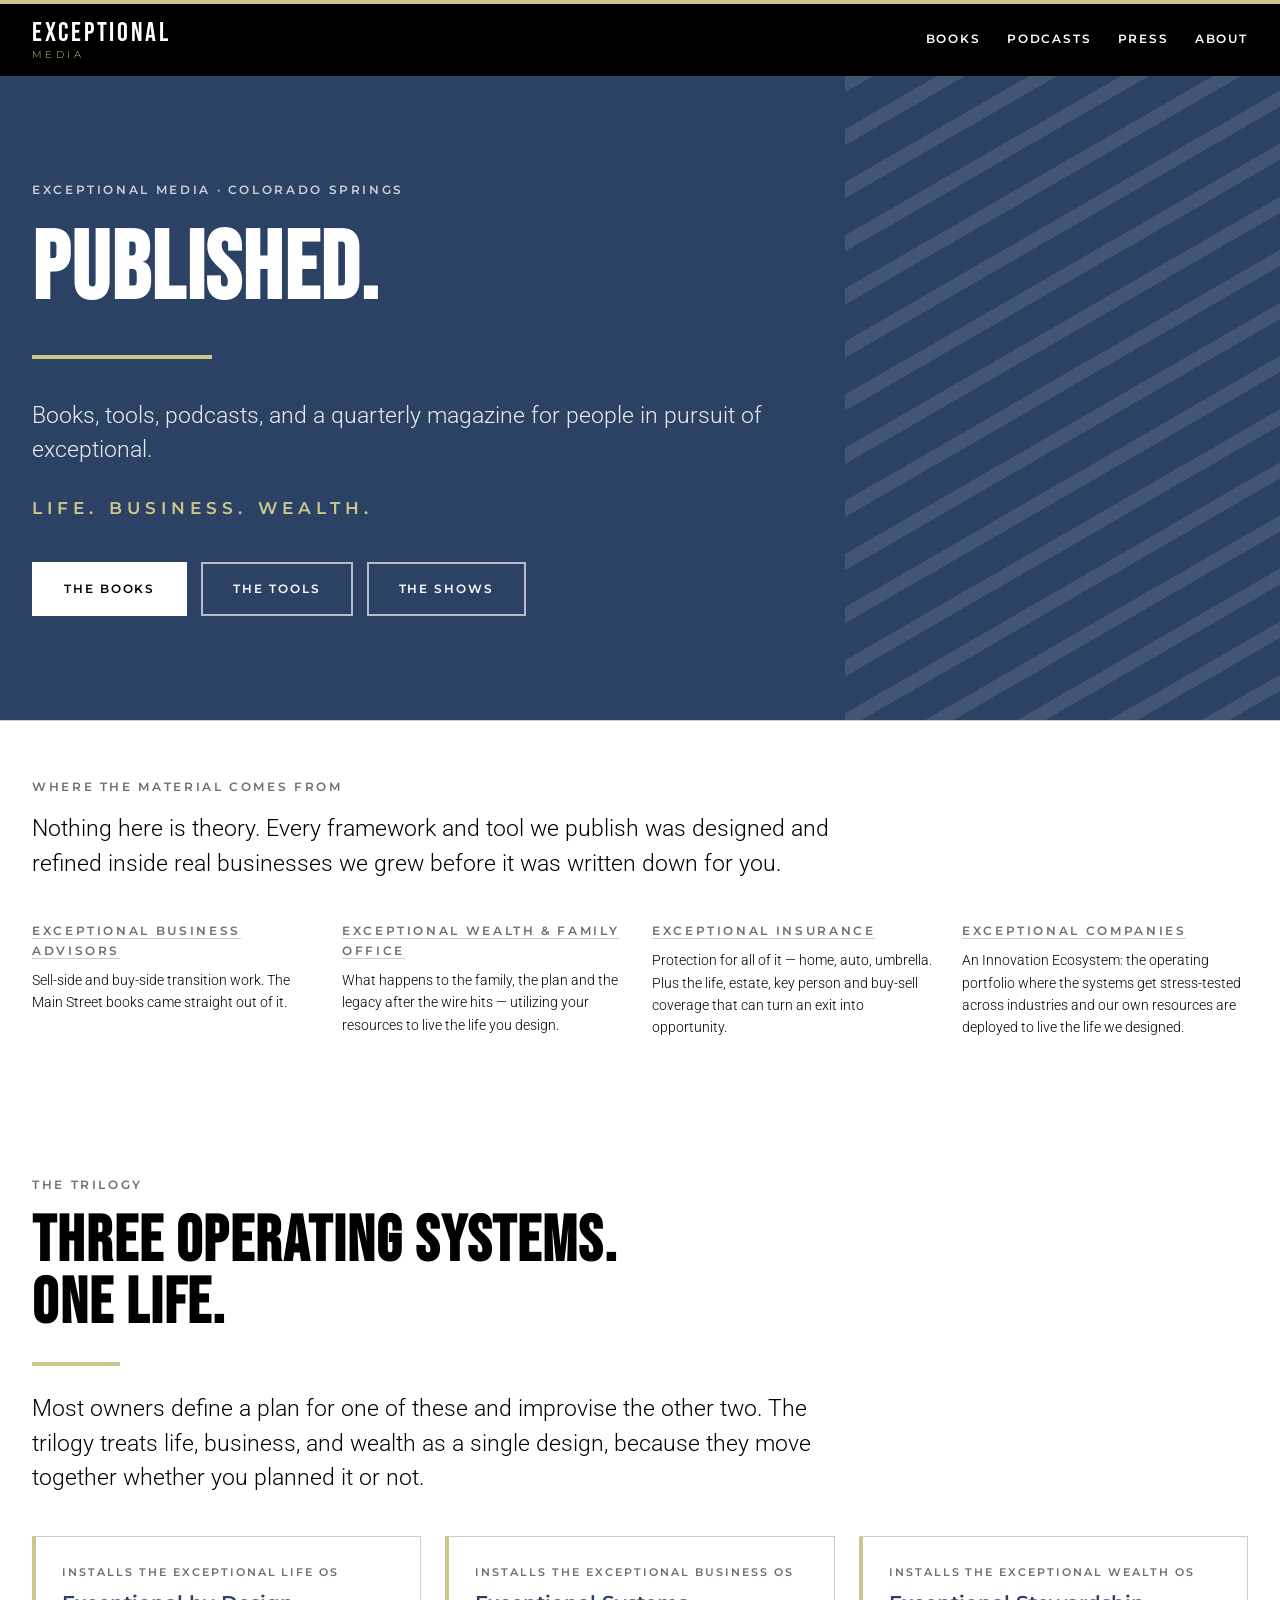
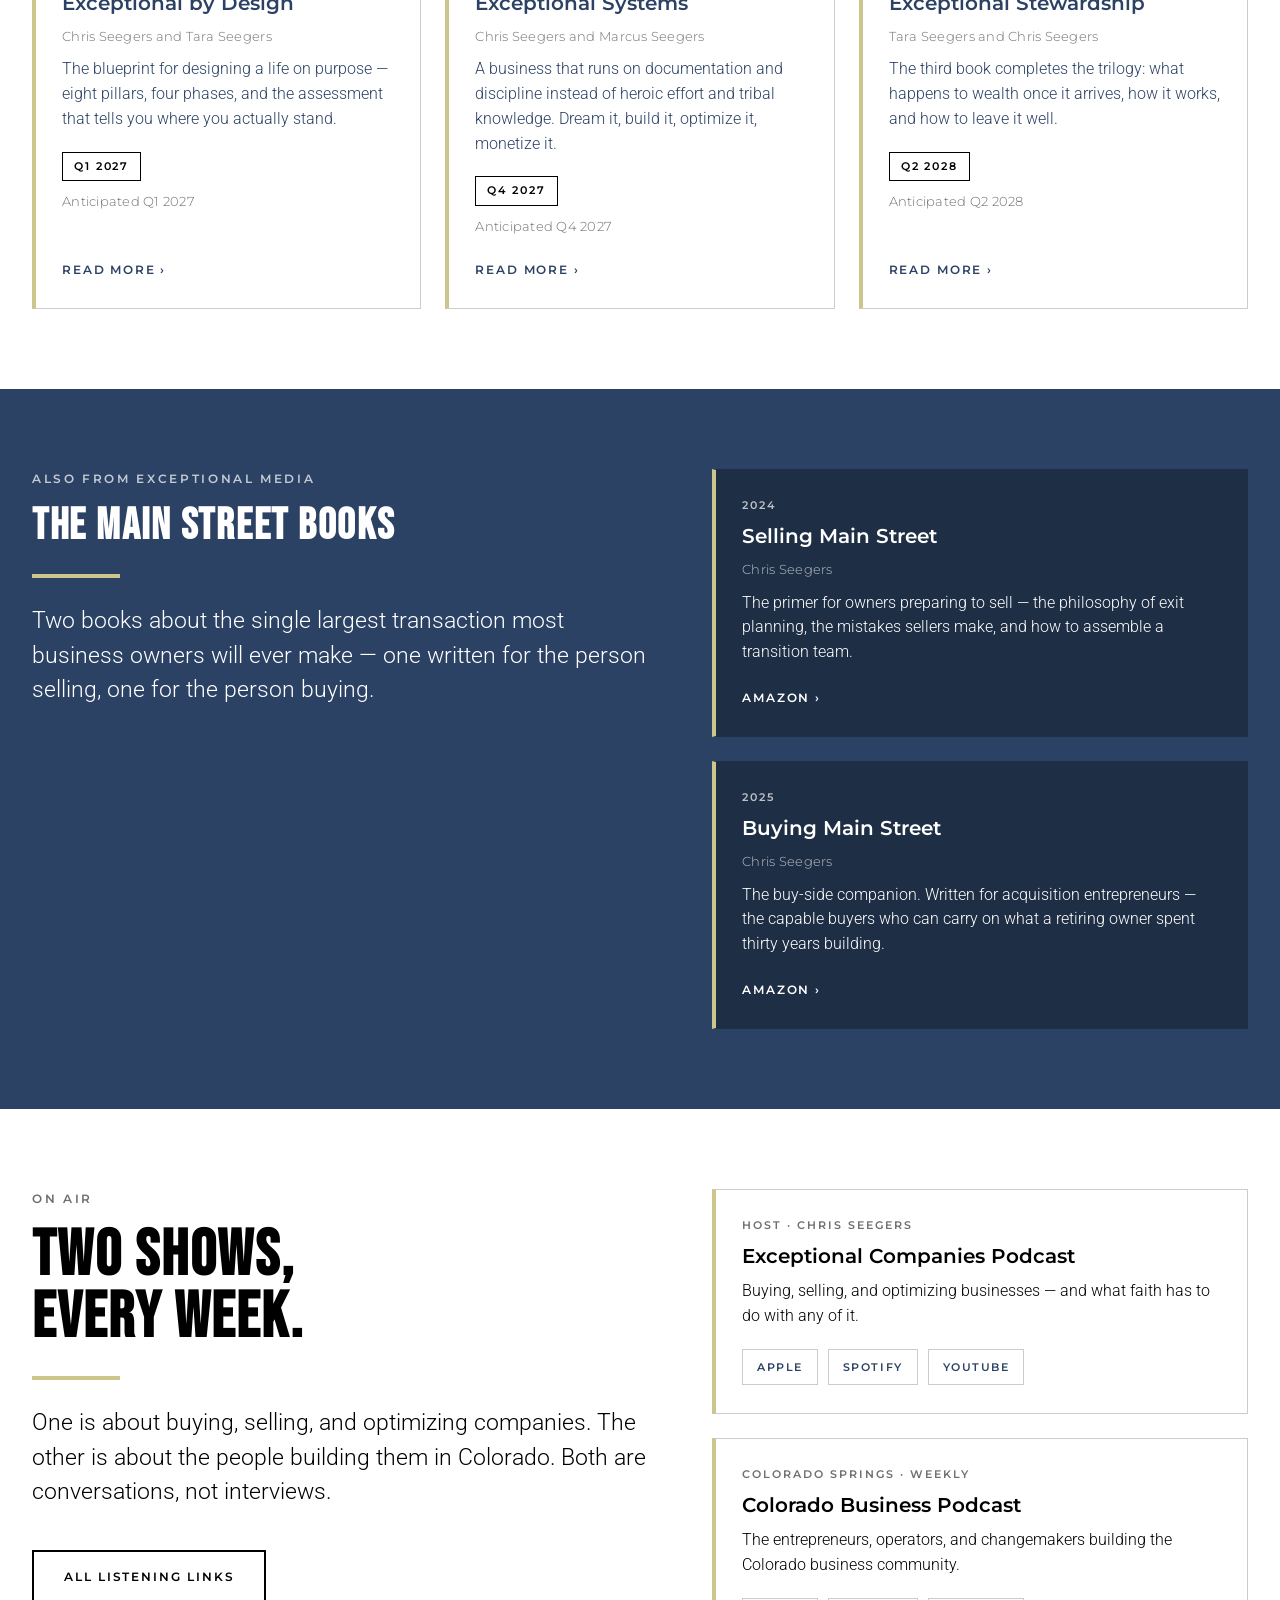
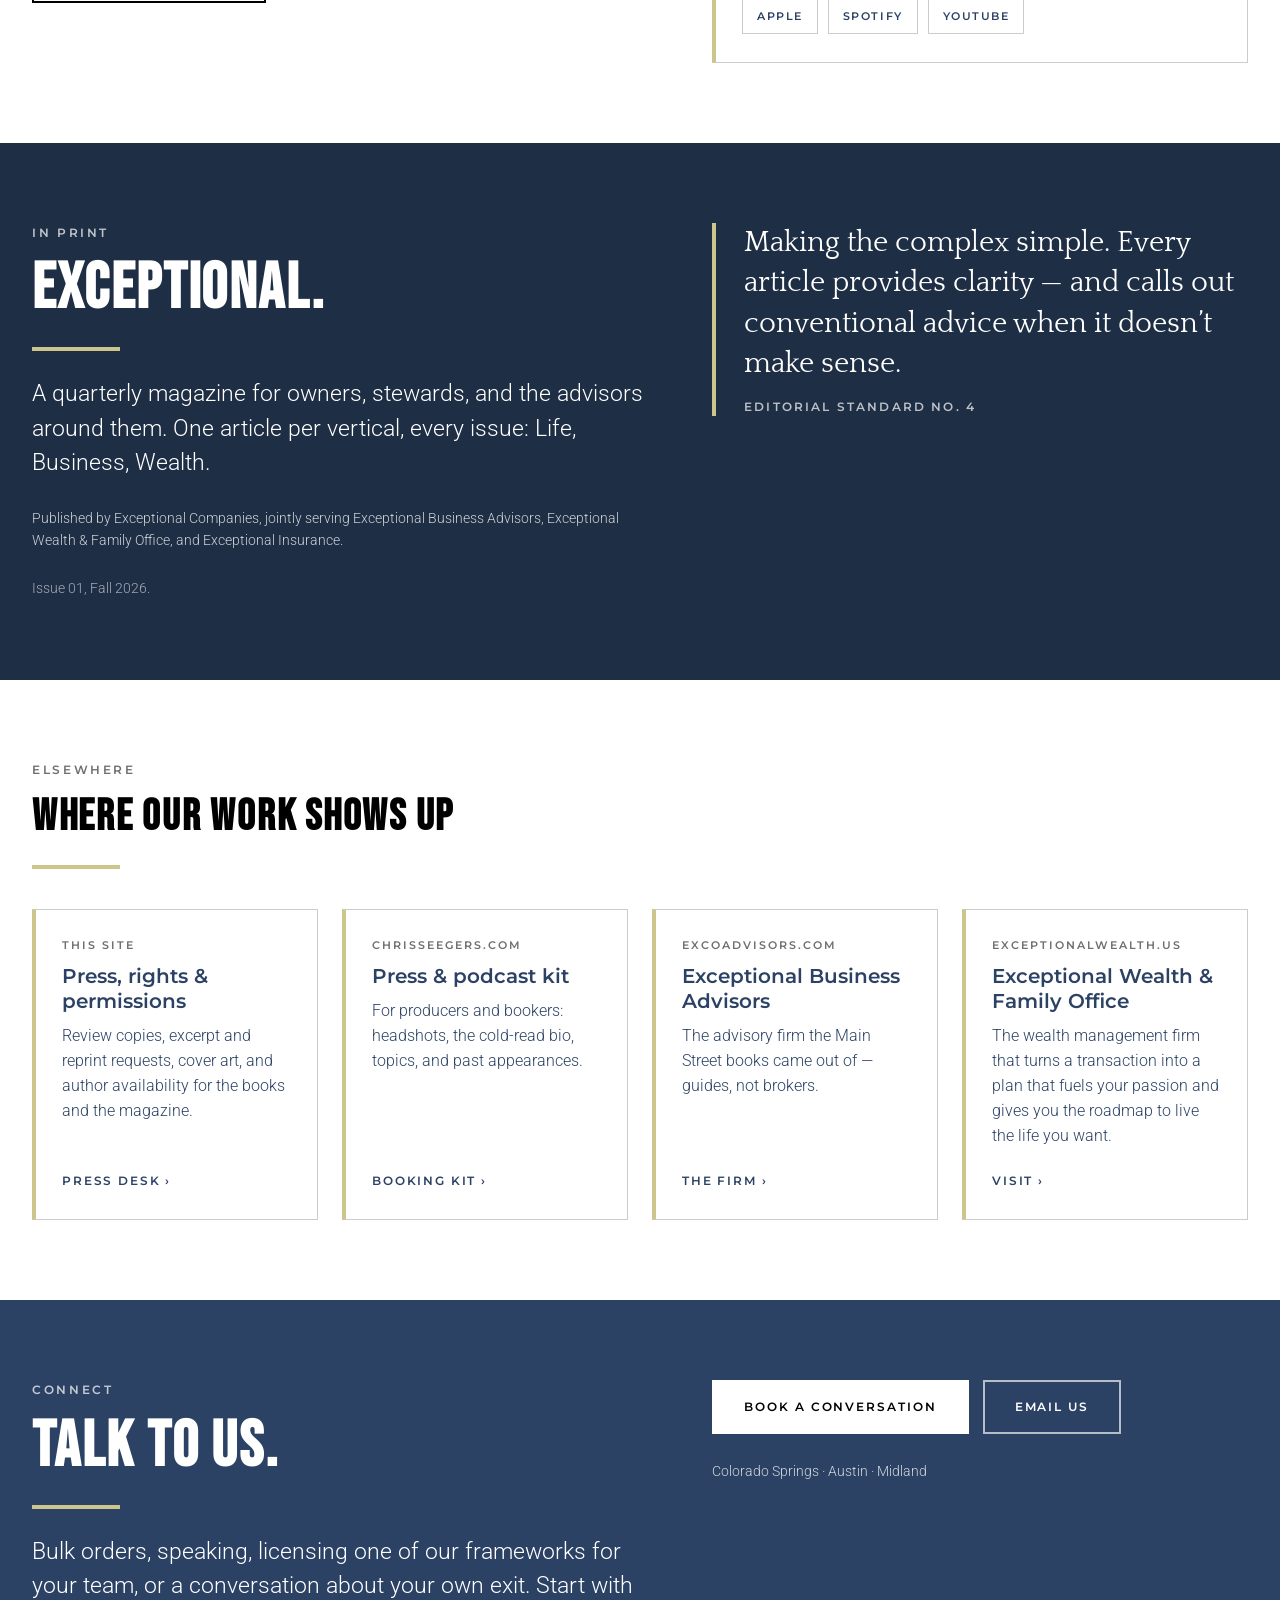
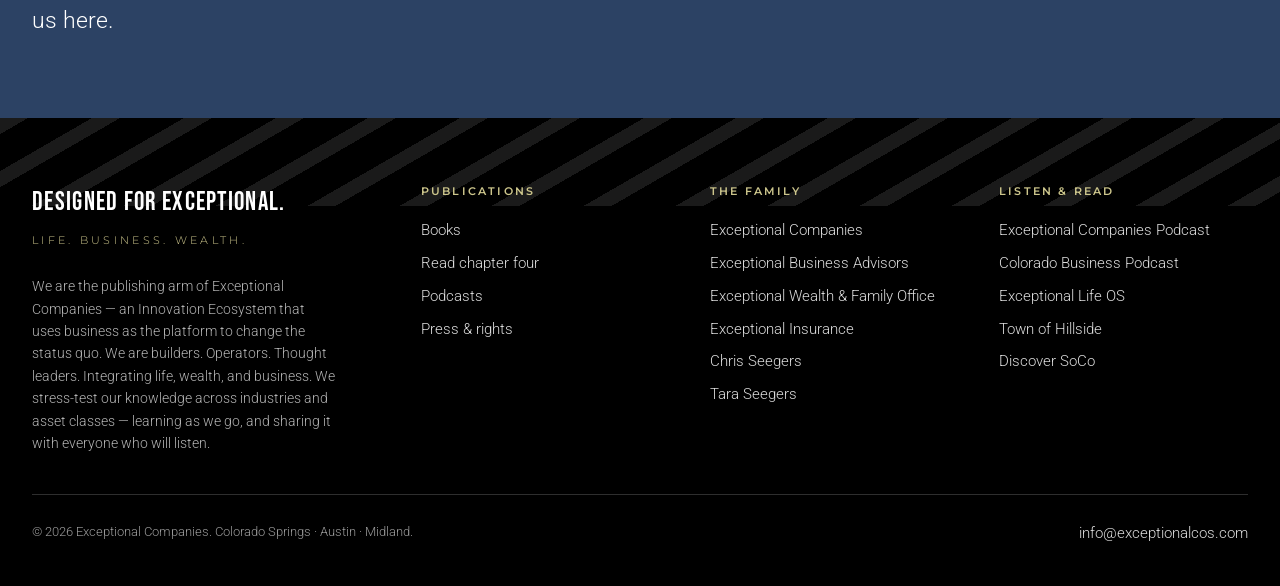
==== commit ebc78f06: "Site update 2026-09-05 18:46 Committed by autopush.sh after build.py and check.py passed." ====
--- a/index.html
+++ b/index.html
@@ -134,7 +134,7 @@
       <div class="kicker">Installs the Exceptional Wealth OS</div>
       <div class="title">Exceptional Stewardship</div>
       <div class="meta">Tara Seegers and Chris Seegers</div>
-      <p>The third book completes the trilogy: what happens to money once it arrives, how it works, and how to leave it well.</p>
+      <p>The third book completes the trilogy: what happens to wealth once it arrives, how it works, and how to leave it well.</p>
       <div class="mt1"><span class="pill pill--soon">Q2 2028</span></div>
       <div class="meta">Anticipated Q2 2028</div>
       <span class="go">Read more &rsaquo;</span>
